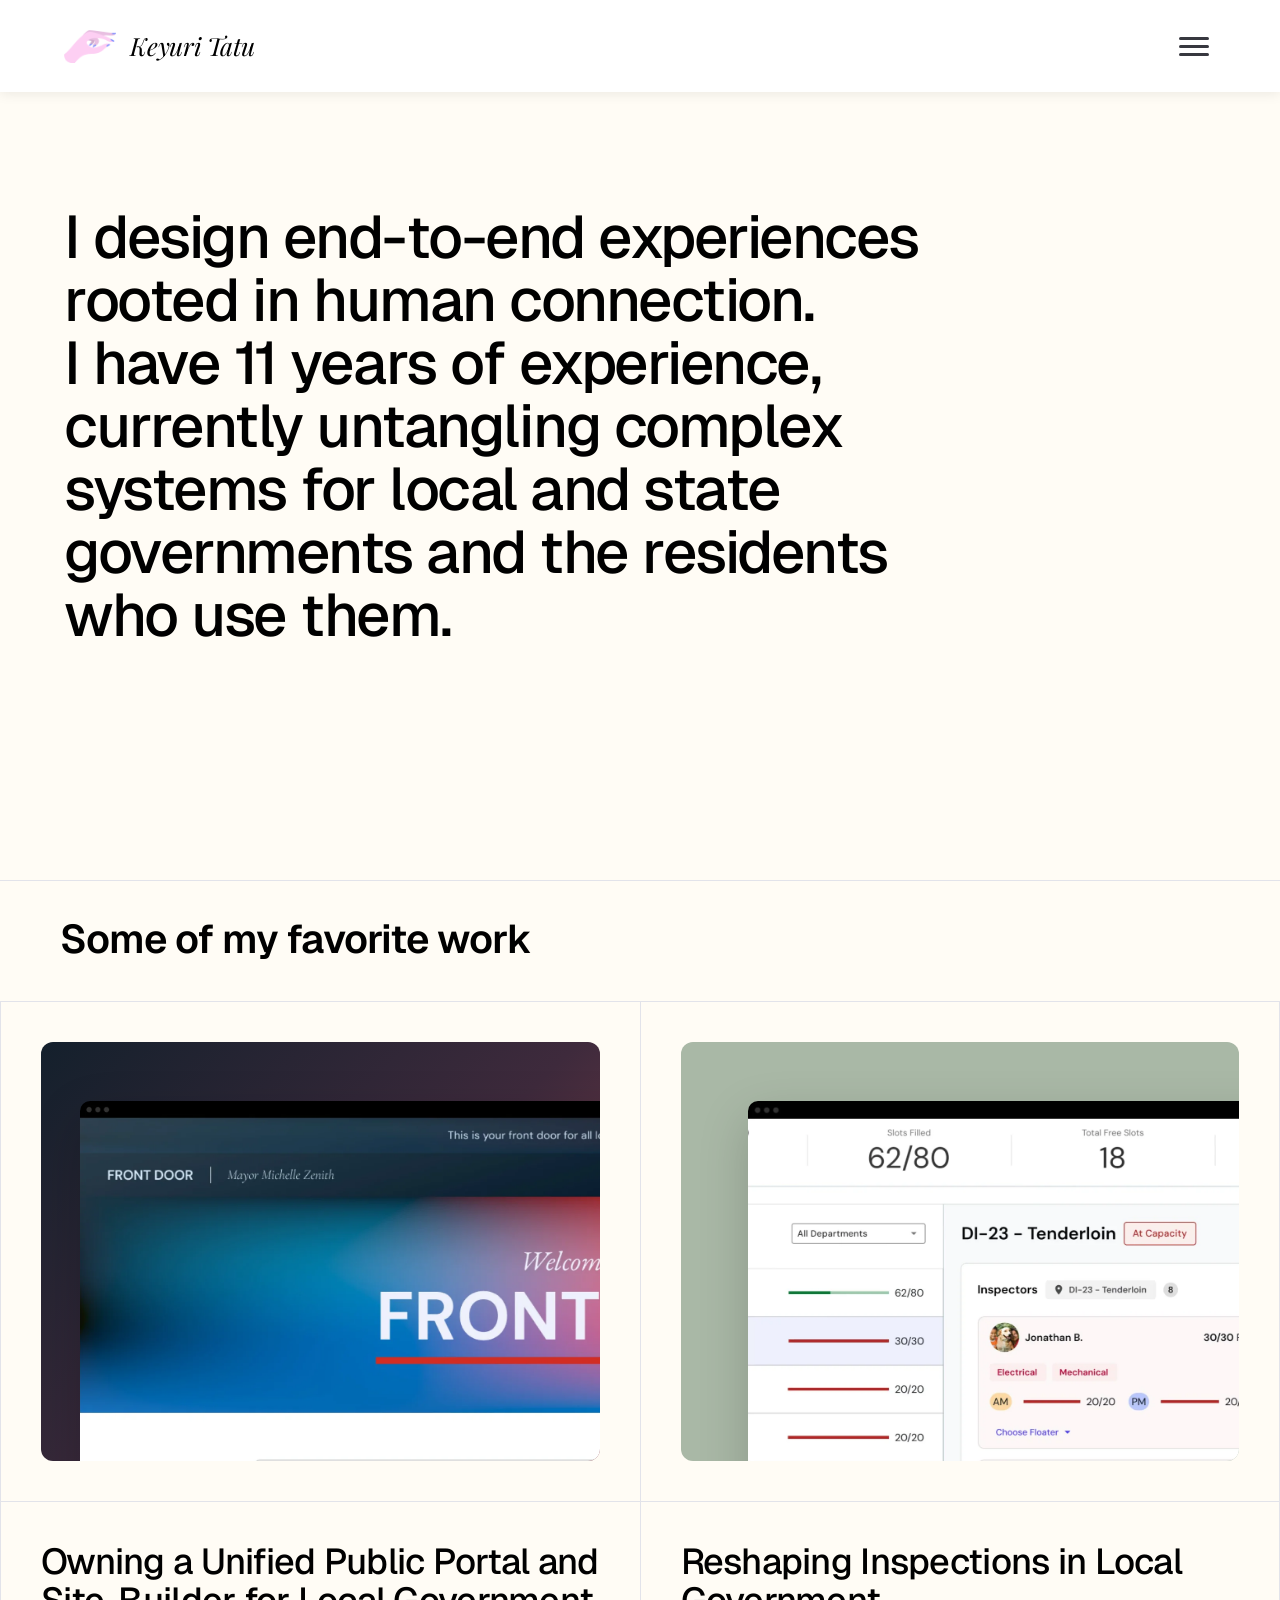
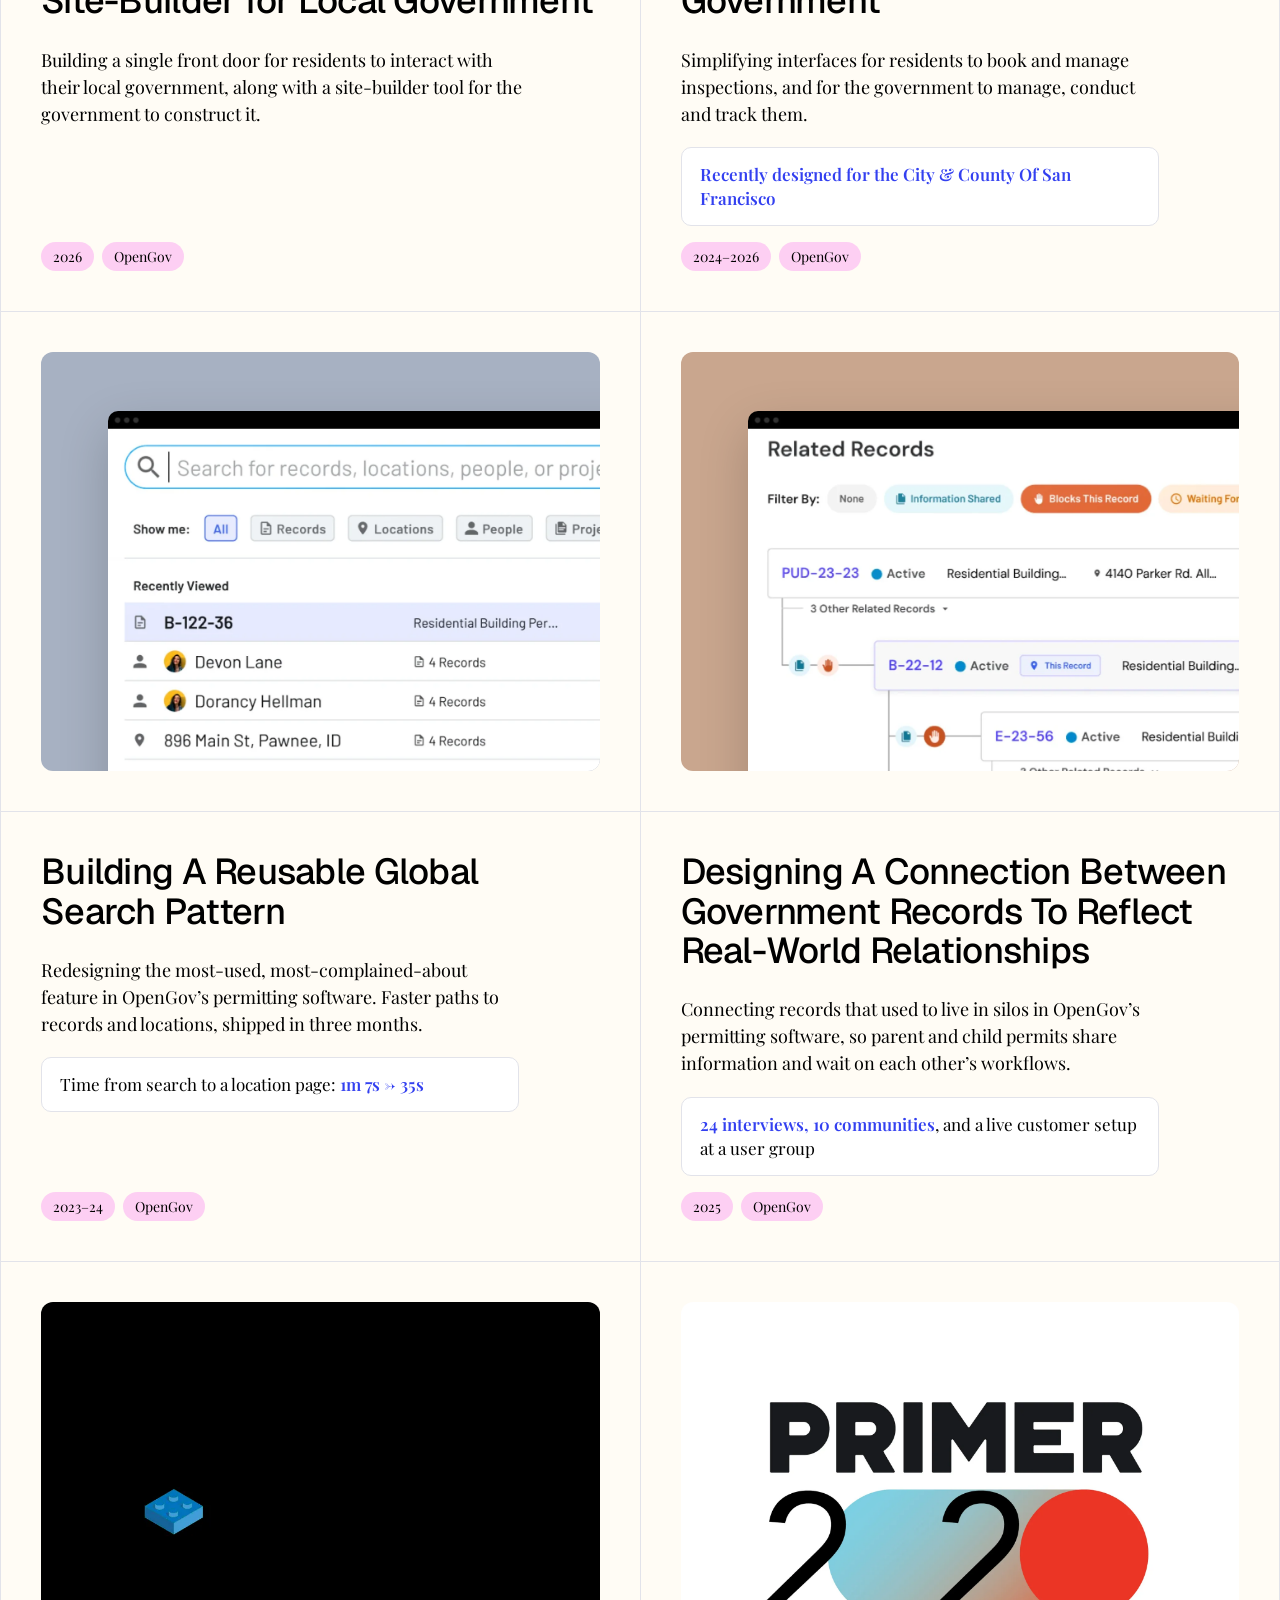
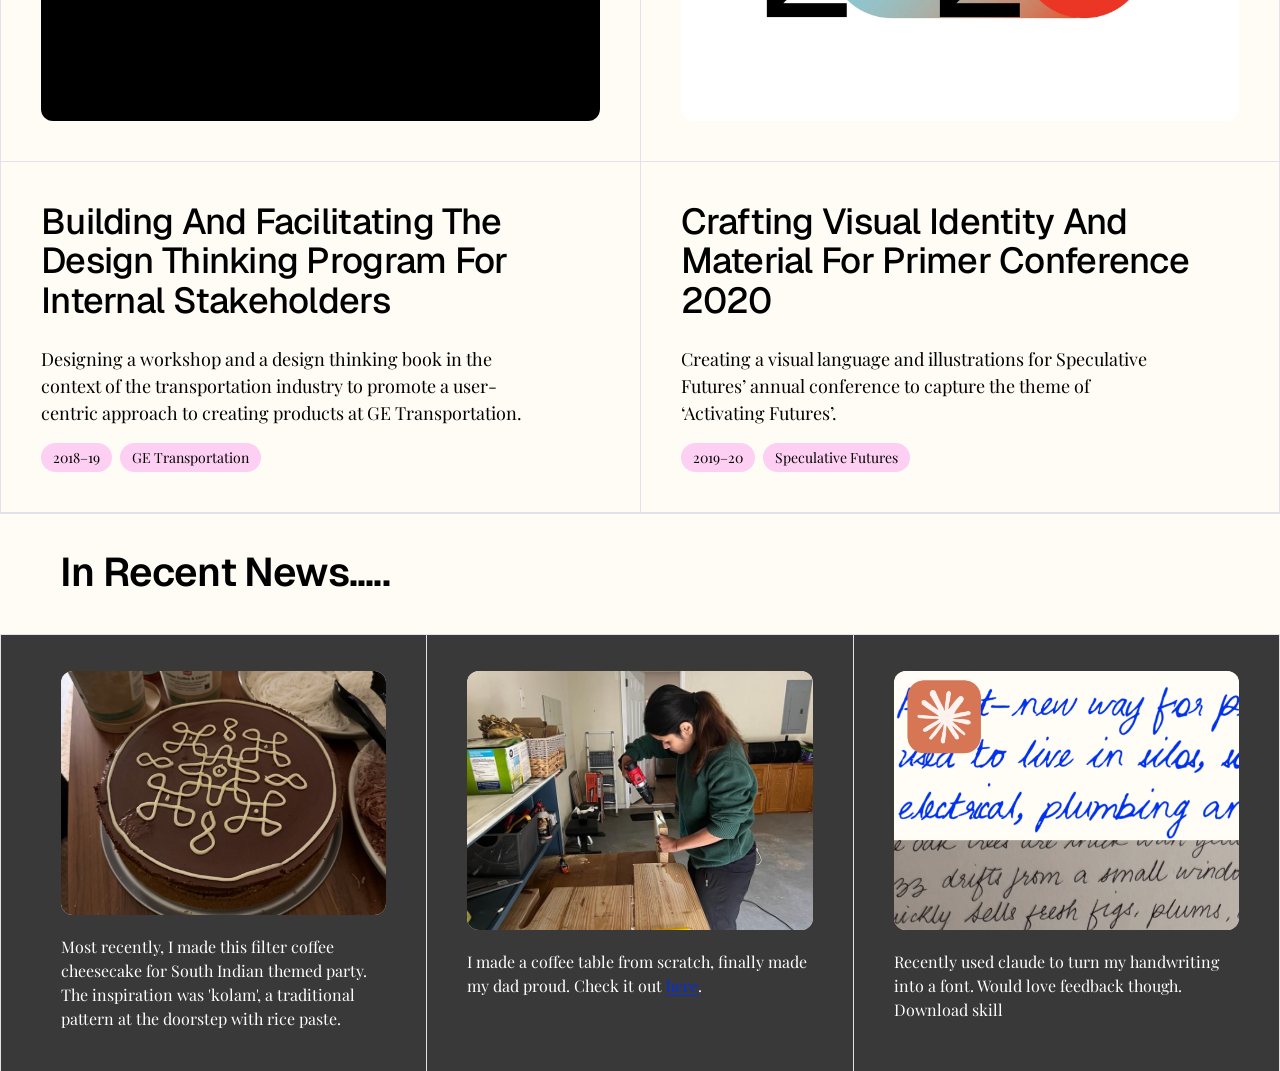
==== index.html @ e8cea738 "Homepage headline: 60px with line break Co-Authored-By: Claude Opus 5.5 <noreply@anthropic.com> Clau" ====
<!doctype html>
<html lang="en">
<head>
<meta charset="utf-8">
<meta name="viewport" content="width=device-width,initial-scale=1">
<title>Keyuri Tatu – Home</title>
<meta name="description" content="Keyuri Tatu, product designer. Case studies in UX strategy, research and system design.">
<link rel="icon" href="/media/logo-hand.png">
<link rel="preconnect" href="https://fonts.googleapis.com">
<link rel="preconnect" href="https://fonts.gstatic.com" crossorigin="">
<link href="https://fonts.googleapis.com/css2?family=Playfair+Display:ital,wght@0,400;0,500;0,600;0,700;1,400&amp;family=Geist:wght@400;500;600&amp;display=swap" rel="stylesheet">
<style>
body{margin:0;background:#FFFCF5}
a{color:inherit}
@font-face{font-family:"My Hand";src:url("/fonts/MyHand.woff2") format("woff2");font-weight:400;font-style:normal;font-display:swap}
a:focus-visible{outline:3px solid #3340F0;outline-offset:-3px}
.sr-only{position:absolute;width:1px;height:1px;padding:0;margin:-1px;overflow:hidden;clip:rect(0,0,0,0);white-space:nowrap;border:0}
.cards{display:grid;grid-template-columns:repeat(2,minmax(0,1fr))}
.card .shot img,.card .shot video{transition:transform .5s}
.card:hover .shot img,.card:hover .shot video{transform:scale(1.03)}
.card{transition:background-color .25s}
.card:hover{background:#FDCFF3}
.stats{display:grid;grid-template-columns:repeat(4,minmax(0,1fr));border-top:1px solid #E2E3EA;border-left:1px solid #E2E3EA}
.stat{padding:36px 40px 40px;border-right:1px solid #E2E3EA;display:flex;flex-direction:column;gap:.6rem}
.stat b{font-family:'Geist',system-ui,sans-serif;font-style:normal;font-weight:500;font-size:clamp(2.6rem,4.2vw,3.75rem);line-height:1;letter-spacing:-.02em;color:#002FE5}
.stat span{font-size:16px;line-height:1.45;color:#000000;max-width:24ch}
@media(max-width:1000px){.stats{grid-template-columns:repeat(2,minmax(0,1fr))}.stat{border-bottom:1px solid #E2E3EA}}
@media(max-width:520px){.stats{grid-template-columns:minmax(0,1fr)}}
.facts{display:flex;flex-wrap:wrap;align-items:center;column-gap:clamp(2rem,5vw,4.5rem);row-gap:1rem;padding:36px 60px 40px;border-top:1px solid #E2E3EA;color:#000000}
.fact{display:inline-flex;align-items:center;gap:12px}
.fact svg{flex:none;color:#F7A8E4}
.fact .dot{flex:none;width:8px;height:8px;border-radius:50%;background:#F7A8E4}
.fact b{font-family:'Geist',system-ui,sans-serif;font-style:normal;font-weight:500;font-size:40px;line-height:1.1;letter-spacing:-.02em}
@media(max-width:600px){.facts{padding:28px 1.25rem 32px;flex-direction:column;align-items:flex-start}.fact b{font-size:30px}.fact svg{width:26px;height:26px}}
.tags{display:flex;flex-wrap:wrap;gap:.5rem}
.tags span{display:inline-block;padding:4px 12px;border-radius:99px;background:#FDCFF3;color:#000000;font-size:14px;font-weight:400;line-height:1.5;transition:background-color .25s}
.card:hover .tags span{background:#FFFFFF}
.result{margin:.6rem 0 0;padding:14px 18px;border-radius:10px;background:#FFFFFF;border:1px solid #E2E3EA;font-size:17px;line-height:1.45;font-weight:400;color:#000000;max-width:44ch}
.result b{font-weight:600;color:#3340F0}
.mind{display:grid;grid-template-columns:repeat(3,minmax(0,1fr));border-left:1px solid #E2E3EA}
.mind-item{padding:36px 40px 40px;border-right:1px solid #E2E3EA;border-top:1px solid #E2E3EA;display:flex;flex-direction:column;gap:.75rem}
.mind-item .img{aspect-ratio:4/3;border-radius:12px;overflow:hidden;background:#F1EDE3;display:flex;align-items:center;justify-content:center;color:#000000;font-size:14px;margin-bottom:.5rem}
.mind-item .img img{width:100%;height:100%;object-fit:cover;display:block}
.mind-item .img img.pin-tl{object-position:left top}
.mind-item p a{color:#002FE5;text-decoration:underline;text-underline-offset:3px}
.mind-item p a:hover{color:#3340F0}
.mind-item .k{font-family:'Playfair Display',Georgia,serif;font-size:22px;line-height:1.2;color:#002FE5;letter-spacing:.5px}
.mind-item h3{margin:0;font-family:'Geist',system-ui,sans-serif;font-style:normal;font-weight:500;font-size:28px;line-height:1.15;letter-spacing:-.015em;color:#000000}
.mind-item p{margin:0;font-size:16px;line-height:1.5;color:#000000;max-width:36ch}
@media(max-width:900px){.mind{grid-template-columns:minmax(0,1fr)}}
@media(max-width:760px){.cards{grid-template-columns:minmax(0,1fr)}}
@media(prefers-reduced-motion:reduce){.card .shot img,.card .shot video{transition:none}}
.card .shot.a-shot{position:relative}
.card .shot.a-shot img{position:absolute;left:12%;top:14%;width:118%;height:auto;display:block;border-radius:10px 0 0 0;box-shadow:0 18px 50px rgba(0,0,0,.18);transition:transform .7s cubic-bezier(.2,.7,.2,1);transform-origin:0 0}
.card:hover .shot.a-shot img{transform:none}
@media(prefers-reduced-motion:reduce){.card .shot.a-shot img{transition:none}}

.site-header{position:relative;z-index:20;display:flex;justify-content:space-between;align-items:center;padding:1.5rem clamp(1.25rem,5vw,4rem);font-family:'Playfair Display',Georgia,serif;font-size:18px;font-weight:300;color:#FFFFFF}
@font-face{font-family:"My Hand";src:url("/fonts/MyHand.woff2") format("woff2");font-weight:400;font-style:normal;font-display:swap}
.site-header .name{display:flex;align-items:center;gap:14px;text-decoration:none;font-family:'Playfair Display',Georgia,serif;font-weight:400;font-style:italic;font-size:25px;line-height:1.1;letter-spacing:-.01em;color:#FFFFFF}
.site-header .name img{width:52px;height:33px;display:block}
.menu-btn{display:block;background:transparent;border:0;padding:11px 6px;border-radius:12px;cursor:pointer;line-height:0;min-width:44px;min-height:44px}
.menu-btn .trig{position:relative;display:block;width:32px;height:22px}
.menu-btn .trig i{position:absolute;left:1px;width:30px;height:3px;border-radius:2px;background:#FFFFFF}
.site-header.light .menu-btn .trig i{background:#37383F}
.menu-btn .trig img{position:absolute;left:15.6px;top:5px;width:65px;height:41px;display:block}
.site-menu{position:absolute;top:96px;right:clamp(1.25rem,5vw,4rem);width:280px;display:flex;flex-direction:column;padding:0;background:#2B2B2B;border:1px solid #55527E;border-radius:0;box-shadow:0 12px 32px rgba(0,0,0,.10)}
.site-menu[hidden]{display:none}
.site-menu a{display:flex;align-items:center;gap:12px;padding:16px 24px;border-bottom:1px solid #55527E;text-decoration:none;font-family:'Geist',system-ui,sans-serif;font-style:normal;font-weight:500;font-size:24px;line-height:1.2;letter-spacing:-.015em;color:#FFFFFF;transition:background-color .2s}
.site-menu a:last-child{border-bottom:0}
.site-menu a::before{content:"";flex:none;width:8px;height:8px;border-radius:50%;background:transparent}
.site-menu a[aria-current="page"]::before{background:#F7A8E4}
.site-menu a:hover{background:#FDCFF3;color:#000000}
.site-header.light{color:#000000;background:#FFFFFF;box-shadow:0 2px 12px rgba(0,0,0,.08)}
.site-header.light .name{color:#000000}
.site-header.light .site-menu{background:#FFFCF5;border-color:#E2E3EA}
.site-header.light .site-menu a{color:#000000;border-color:#E2E3EA}
.site-header.light .site-menu a:hover{background:#FDCFF3}
body{overflow-wrap:break-word}
main{overflow-x:clip}
@media(max-width:600px){.lede{font-size:1.45rem!important}.title-wrap{display:block!important}.title-wrap h1{max-width:100%!important}main>div:first-child>div p,main>div:first-child>div h1{width:100%!important;max-width:100%!important}.mind-item{padding-left:1.25rem!important;padding-right:1.25rem!important}}
.video{position:relative;aspect-ratio:16/9;background:#1F1F1F}.video iframe{position:absolute;inset:0;width:100%;height:100%;border:0}
</style>
</head>
<body>
<div style="min-height: 100vh; background: #FFFCF5; color: #000000; font-family: 'Playfair Display', Georgia, serif; font-size: 18px; line-height: 1.6; font-weight: 300">
<div style="position: relative; z-index: 20; background-color: #FFFFFF"><header class="site-header light"><a class="name" href="/" aria-label="Keyuri Tatu, home"><img src="/media/menu-hand.png" alt=""><span>Keyuri Tatu</span></a><button type="button" class="menu-btn" aria-label="Open menu" aria-expanded="false" aria-controls="site-menu"><span class="trig"><i style="top:2px"></i><i style="top:10px"></i><i style="top:18px"></i></span></button><nav id="site-menu" class="site-menu" aria-label="Site" hidden><a href="/" aria-current="page">Case Studies</a><a href="/about">About Me</a><a href="/resume">Resume</a><a href="/other-things">Other Things</a></nav></header></div>
<main style="padding: 0 0 6rem; min-height: 3510px; padding-bottom: 0rem; min-height: 4126px">
<div style="padding: 0 clamp(1.25rem, 5vw, 4rem); margin-top: 0px; margin-bottom: 0px; min-height: 717px">
<h1 class="sr-only">Keyuri Tatu, product designer</h1>
<div style="box-sizing: border-box; display: flex; flex-direction: column; gap: 0px"><div style="box-sizing: border-box; display: flex; flex-direction: column; gap: 24px; min-height: 596px"><p style="max-width: 75%; margin: 3.5rem 0 0; color: #000000; font-family: 'Playfair Display', Georgia, serif; font-size: 24px; line-height: 1.4; width: 75%; font-weight: 400; letter-spacing: 0.5px"><br></p><h1 style="margin: 0 0 2rem; font-family: 'Geist', system-ui, sans-serif; font-weight: 500; font-style: normal; font-size: 60px; line-height: 1.05; letter-spacing: -0.025em; max-width: 75%; width: 1231px; margin-bottom: 2.25rem">I design end-to-end experiences rooted in human connection. <br>I have 11 years of experience, currently untangling complex systems for local and state governments and the residents who use them.</h1></div></div>
<h2 id="work" style="margin: clamp(5rem, 10vw, 8.5rem) 0 0; font-family: 'Geist', system-ui, sans-serif; font-weight: 500; font-size: clamp(2.4rem, 5vw, 4rem); line-height: 1; letter-spacing: -0.025em; font-style: normal"><br></h2>
</div>



<div class="facts" aria-label="Highlights">
<span class="fact"><b style="font-size: 40px; color: rgb(0, 0, 0); font-weight: 600">Some of my favorite work</b></span><span class="fact"></span>
</div>

<div class="cards" style="border-top: 1px solid #E2E3EA; border-left: 1px solid #E2E3EA">

<a class="card" href="/public-portal" style="display: flex; flex-direction: column; text-decoration: none; border-right: 1px solid #E2E3EA; border-bottom: 1px solid #E2E3EA">
<div style="padding: 40px; border-bottom: 1px solid #E2E3EA">
<div class="shot a-shot" style="aspect-ratio: 4 / 3; overflow: hidden; border-radius: 12px; background: linear-gradient(135deg, #14202C 0%, #3E2A3C 55%, #8A4049 100%)">
<img src="/media/thumb-frontdoor-crop.webp" alt="Front Door, the public portal homepage, shown in a browser window: a blue-to-red gradient hero welcoming residents" style="left: 7%; width: 112%">
</div>
</div>
<div style="padding: 40px; display: flex; flex-direction: column; gap: 0.6rem; flex: 1">
<h3 style="margin: 0 0 1rem; font-family: 'Geist', system-ui, sans-serif; font-weight: 500; font-size: 36px; line-height: 1.1; letter-spacing: -0.02em; font-style: normal">Owning a Unified Public Portal and Site-Builder for Local Government</h3>
<p style="margin: 0; font-family: 'Playfair Display', Georgia, serif; font-weight: 300; font-size: 18px; line-height: 1.5; color: #000000; max-width: 44ch">Building a single front door for residents to interact with their local government, along with a site-builder tool for the government to construct it.</p>
<p class="tags" style="margin: auto 0 0; padding-top: 0.4rem"><span>2026</span><span>OpenGov</span></p>
</div>
</a>

<a class="card" href="/inspections" style="display: flex; flex-direction: column; text-decoration: none; border-right: 1px solid #E2E3EA; border-bottom: 1px solid #E2E3EA">
<div style="padding: 40px; border-bottom: 1px solid #E2E3EA">
<div class="shot a-shot" style="aspect-ratio: 4 / 3; overflow: hidden; border-radius: 12px; background: #A9B8A6">
<img src="/media/thumb-inspections-crop.webp" alt="The Capacity Planning screen in a browser window: slots filled, free slots and districts at capacity, with the Tenderloin district's inspectors">
</div>
</div>
<div style="padding: 40px; display: flex; flex-direction: column; gap: 0.6rem; flex: 1">
<h3 style="margin: 0 0 1rem; font-family: 'Geist', system-ui, sans-serif; font-weight: 500; font-size: 36px; line-height: 1.1; letter-spacing: -0.02em; font-style: normal">Reshaping Inspections in Local Government</h3>
<p style="margin: 0; font-family: 'Playfair Display', Georgia, serif; font-weight: 300; font-size: 18px; line-height: 1.5; color: #000000; max-width: 44ch">Simplifying interfaces for residents to book and manage inspections, and for the government to manage, conduct and track them.&nbsp;</p>
<p class="result" style="width: 524px"><b>Recently designed for the City &amp; County Of San Francisco</b></p><p class="tags" style="margin: auto 0 0; padding-top: 0.4rem"><span>2024–2026</span><span>OpenGov</span></p>
</div>
</a>

<a class="card" href="/global-search" style="display: flex; flex-direction: column; text-decoration: none; border-right: 1px solid #E2E3EA; border-bottom: 1px solid #E2E3EA">
<div style="padding: 40px; border-bottom: 1px solid #E2E3EA">
<div class="shot a-shot" style="aspect-ratio: 4 / 3; overflow: hidden; border-radius: 12px; background: #A7B1C2">
<img src="/media/thumb-search-crop.webp" alt="Global search in a browser window: a search box with filters for records, locations, people and projects, above recently viewed items">
</div>
</div>
<div style="padding: 40px; display: flex; flex-direction: column; gap: 0.6rem; flex: 1">
<h3 style="margin: 0 0 1rem; font-family: 'Geist', system-ui, sans-serif; font-weight: 500; font-size: 36px; line-height: 1.1; letter-spacing: -0.02em; font-style: normal">Building A Reusable Global Search Pattern</h3>
<p style="margin: 0; font-family: 'Playfair Display', Georgia, serif; font-weight: 300; font-size: 18px; line-height: 1.5; color: #000000; max-width: 44ch">Redesigning the most-used, most-complained-about feature in OpenGov’s permitting software. Faster paths to records and locations, shipped in three months.</p>
<p class="result">Time from search to a location page: <b>1m 7s → 35s</b></p>
<p class="tags" style="margin: auto 0 0; padding-top: 0.4rem"><span>2023–24</span><span>OpenGov</span></p>
</div>
</a>

<a class="card" href="/related-records" style="display: flex; flex-direction: column; text-decoration: none; border-right: 1px solid #E2E3EA; border-bottom: 1px solid #E2E3EA">
<div style="padding: 40px; border-bottom: 1px solid #E2E3EA">
<div class="shot a-shot" style="aspect-ratio: 4 / 3; overflow: hidden; border-radius: 12px; background: #C9A68E">
<img src="/media/thumb-related-crop.webp" alt="Related Records in a browser window: a tree of connected permits with filters for shared information, blocking and waiting records">
</div>
</div>
<div style="padding: 40px; display: flex; flex-direction: column; gap: 0.6rem; flex: 1">
<h3 style="margin: 0 0 1rem; font-family: 'Geist', system-ui, sans-serif; font-weight: 500; font-size: 36px; line-height: 1.1; letter-spacing: -0.02em; font-style: normal">Designing A Connection Between Government Records To Reflect Real-World Relationships</h3>
<p style="margin: 0; font-family: 'Playfair Display', Georgia, serif; font-weight: 300; font-size: 18px; line-height: 1.5; color: #000000; max-width: 44ch">Connecting records that used to live in silos in OpenGov’s permitting software, so parent and child permits share information and wait on each other’s workflows.</p>
<p class="result"><b>24 interviews, 10 communities</b>, and a live customer setup at a user group</p>
<p class="tags" style="margin: auto 0 0; padding-top: 0.4rem"><span>2025</span><span>OpenGov</span></p>
</div>
</a>

<a class="card" href="/the-design-thinking-program" style="display: flex; flex-direction: column; text-decoration: none; border-right: 1px solid #E2E3EA; border-bottom: 1px solid #E2E3EA">
<div style="padding: 40px; border-bottom: 1px solid #E2E3EA">
<div class="shot" style="aspect-ratio: 4 / 3; overflow: hidden; border-radius: 12px; background: #000000">
<video autoplay="" loop="" muted="" playsinline="" preload="metadata" poster="/media/design-thinking-gif-poster.webp" aria-label="Design Thinking Program building blocks" style="width: 100%; height: 100%; object-fit: cover; display: block">
<source src="/media/design-thinking-gif.mp4" type="video/mp4">
</video>
</div>
</div>
<div style="padding: 40px; display: flex; flex-direction: column; gap: 0.6rem; flex: 1">
<h3 style="margin: 0 0 1rem; font-family: 'Geist', system-ui, sans-serif; font-weight: 500; font-size: 36px; line-height: 1.1; letter-spacing: -0.02em; font-style: normal">Building And Facilitating The Design Thinking Program For Internal Stakeholders</h3>
<p style="margin: 0; font-family: 'Playfair Display', Georgia, serif; font-weight: 300; font-size: 18px; line-height: 1.5; color: #000000; max-width: 44ch">Designing a workshop and a design thinking book in the context of the transportation industry to promote a user-centric approach to creating products at GE Transportation.</p>
<p class="tags" style="margin: auto 0 0; padding-top: 0.4rem"><span>2018–19</span><span>GE Transportation</span></p>
</div>
</a>

<a class="card" href="/primer-conference" style="display: flex; flex-direction: column; text-decoration: none; border-right: 1px solid #E2E3EA; border-bottom: 1px solid #E2E3EA">
<div style="padding: 40px; border-bottom: 1px solid #E2E3EA">
<div class="shot" style="aspect-ratio: 4 / 3; overflow: hidden; border-radius: 12px; background: #3A3A3A">
<img src="/media/p2020-s6-avatar-1.webp" alt="Primer 2020 logo" style="width: 100%; height: 100%; object-fit: cover; display: block">
</div>
</div>
<div style="padding: 40px; display: flex; flex-direction: column; gap: 0.6rem; flex: 1">
<h3 style="margin: 0 0 1rem; font-family: 'Geist', system-ui, sans-serif; font-weight: 500; font-size: 36px; line-height: 1.1; letter-spacing: -0.02em; font-style: normal">Crafting Visual Identity And Material For Primer Conference 2020</h3>
<p style="margin: 0; font-family: 'Playfair Display', Georgia, serif; font-weight: 300; font-size: 18px; line-height: 1.5; color: #000000; max-width: 44ch">Creating a visual language and illustrations for Speculative Futures’ annual conference to capture the theme of ‘Activating Futures’.</p>
<p class="tags" style="margin: auto 0 0; padding-top: 0.4rem"><span>2019–20</span><span>Speculative Futures</span></p>
</div>
</a>

</div><div class="facts" aria-label="Highlights">
<span class="fact"><b style="font-size: 40px; color: #000000; font-weight: 600">In Recent News.....</b></span><span class="fact"></span>
</div><div class="mind" aria-label="Top of mind" style="background-color: #393939">
<div class="mind-item" style="padding-left: 60px"><div class="img"><img src="/media/mind-3.jpg" alt="A filter coffee cheesecake with a white kolam pattern piped on top, next to plates of string hoppers" style="object-position: center 60%"></div><p style="color: #ffffff">Most recently, I made this filter coffee cheesecake for South Indian themed party. The inspiration was 'kolam', a traditional pattern at the doorstep with rice paste.&nbsp;</p></div>
<div class="mind-item"><div class="img"><img src="/media/mind-1.jpg" alt="Keyuri drilling into a wooden board in her garage workshop, with long pine planks laid out on the workbench" style="object-position: center 30%"></div><p style="color: #ffffff">I made a coffee table from scratch, finally made my dad proud. Check it out <a href="/other-things#table-video">here</a>.</p></div>
<div class="mind-item"><div class="img"><img src="/media/mind-font.webp" alt="The Claude logo over a sentence typed in Keyuri's handwriting font in blue, above a photo of her handwritten sample page" class="pin-tl" style="object-position: left top"></div><p style="color: #ffffff">Recently used claude to turn my handwriting into a font. Would love feedback though. Download skill</p></div>
</div>
</main>
</div>
<script>
(function(){var b=document.querySelector('.menu-btn'),m=document.getElementById('site-menu');
function set(o){m.hidden=!o;b.setAttribute('aria-expanded',o);b.setAttribute('aria-label',o?'Close menu':'Open menu')}
b.addEventListener('click',function(e){e.stopPropagation();set(m.hidden)});
document.addEventListener('click',function(e){if(!m.hidden&&!m.contains(e.target))set(false)});
document.addEventListener('keydown',function(e){if(e.key==='Escape'&&!m.hidden){set(false);b.focus()}});})();
</script>
</body>
</html>
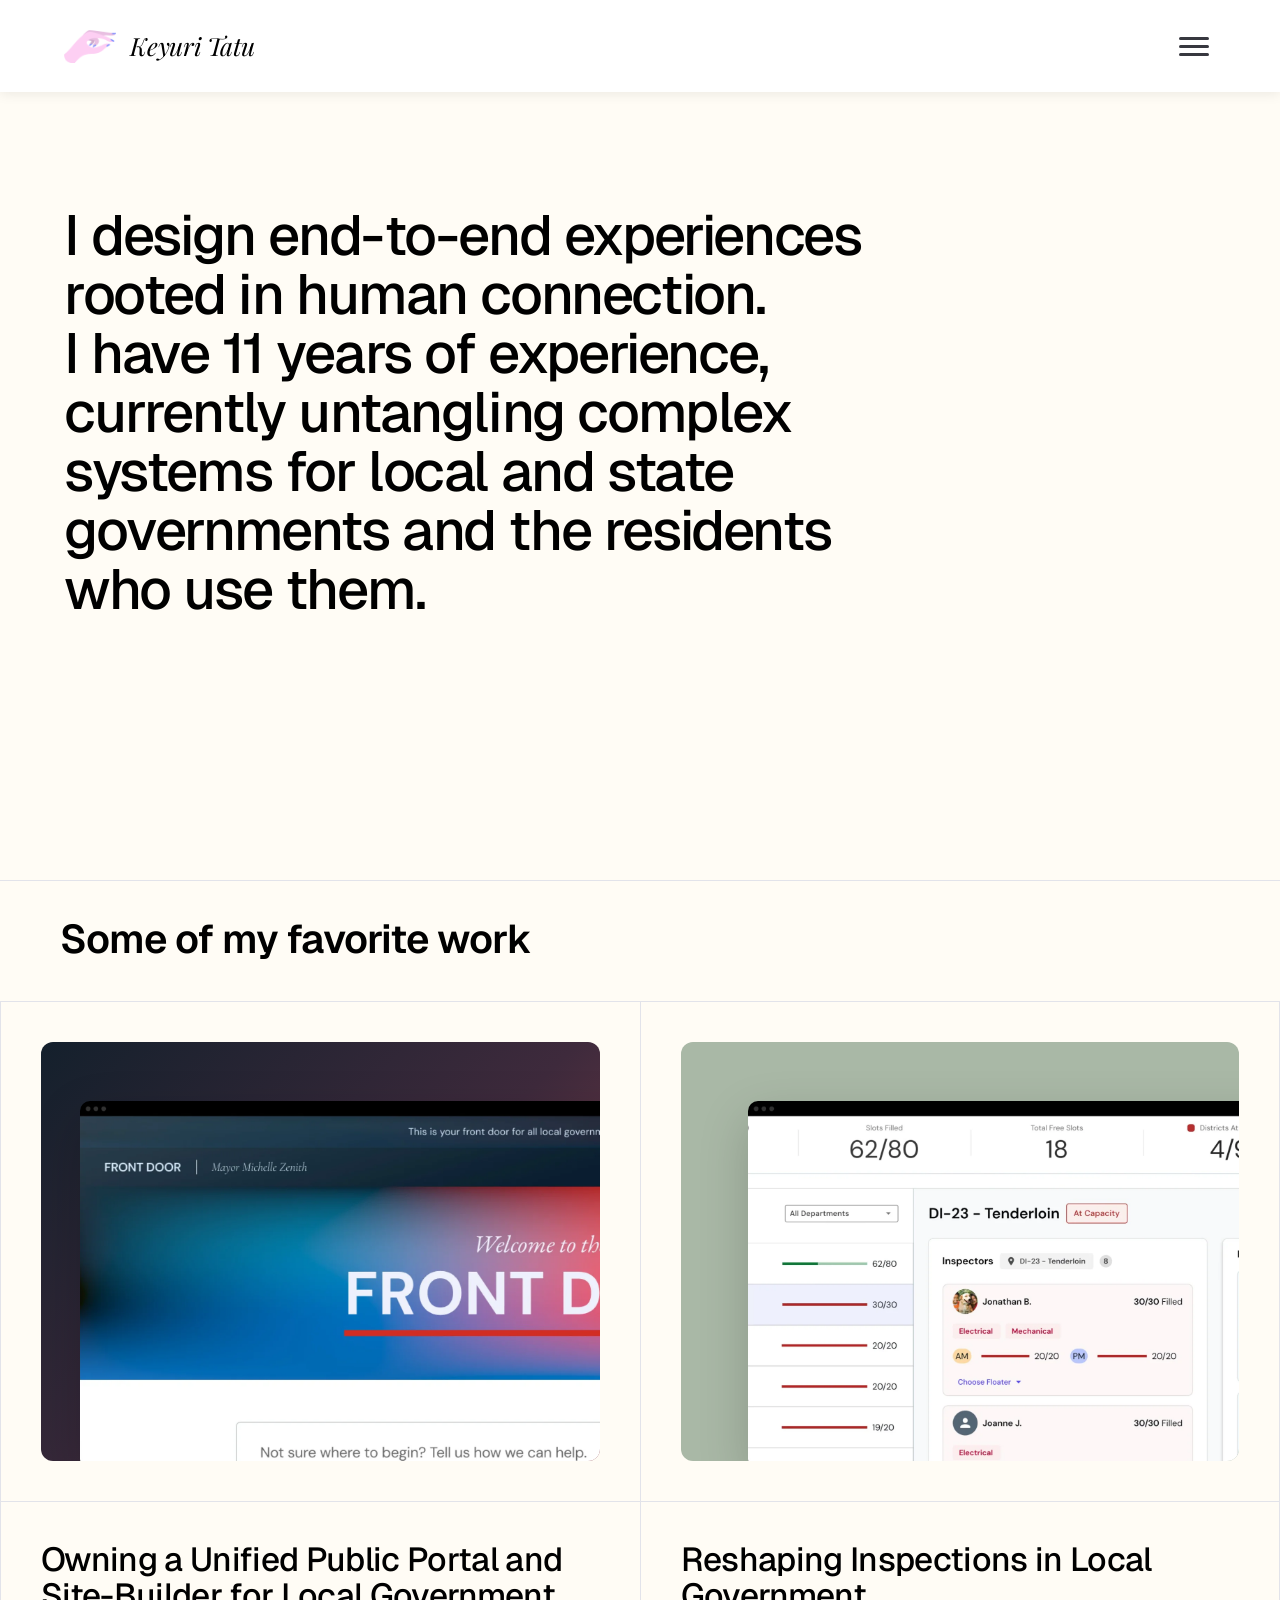
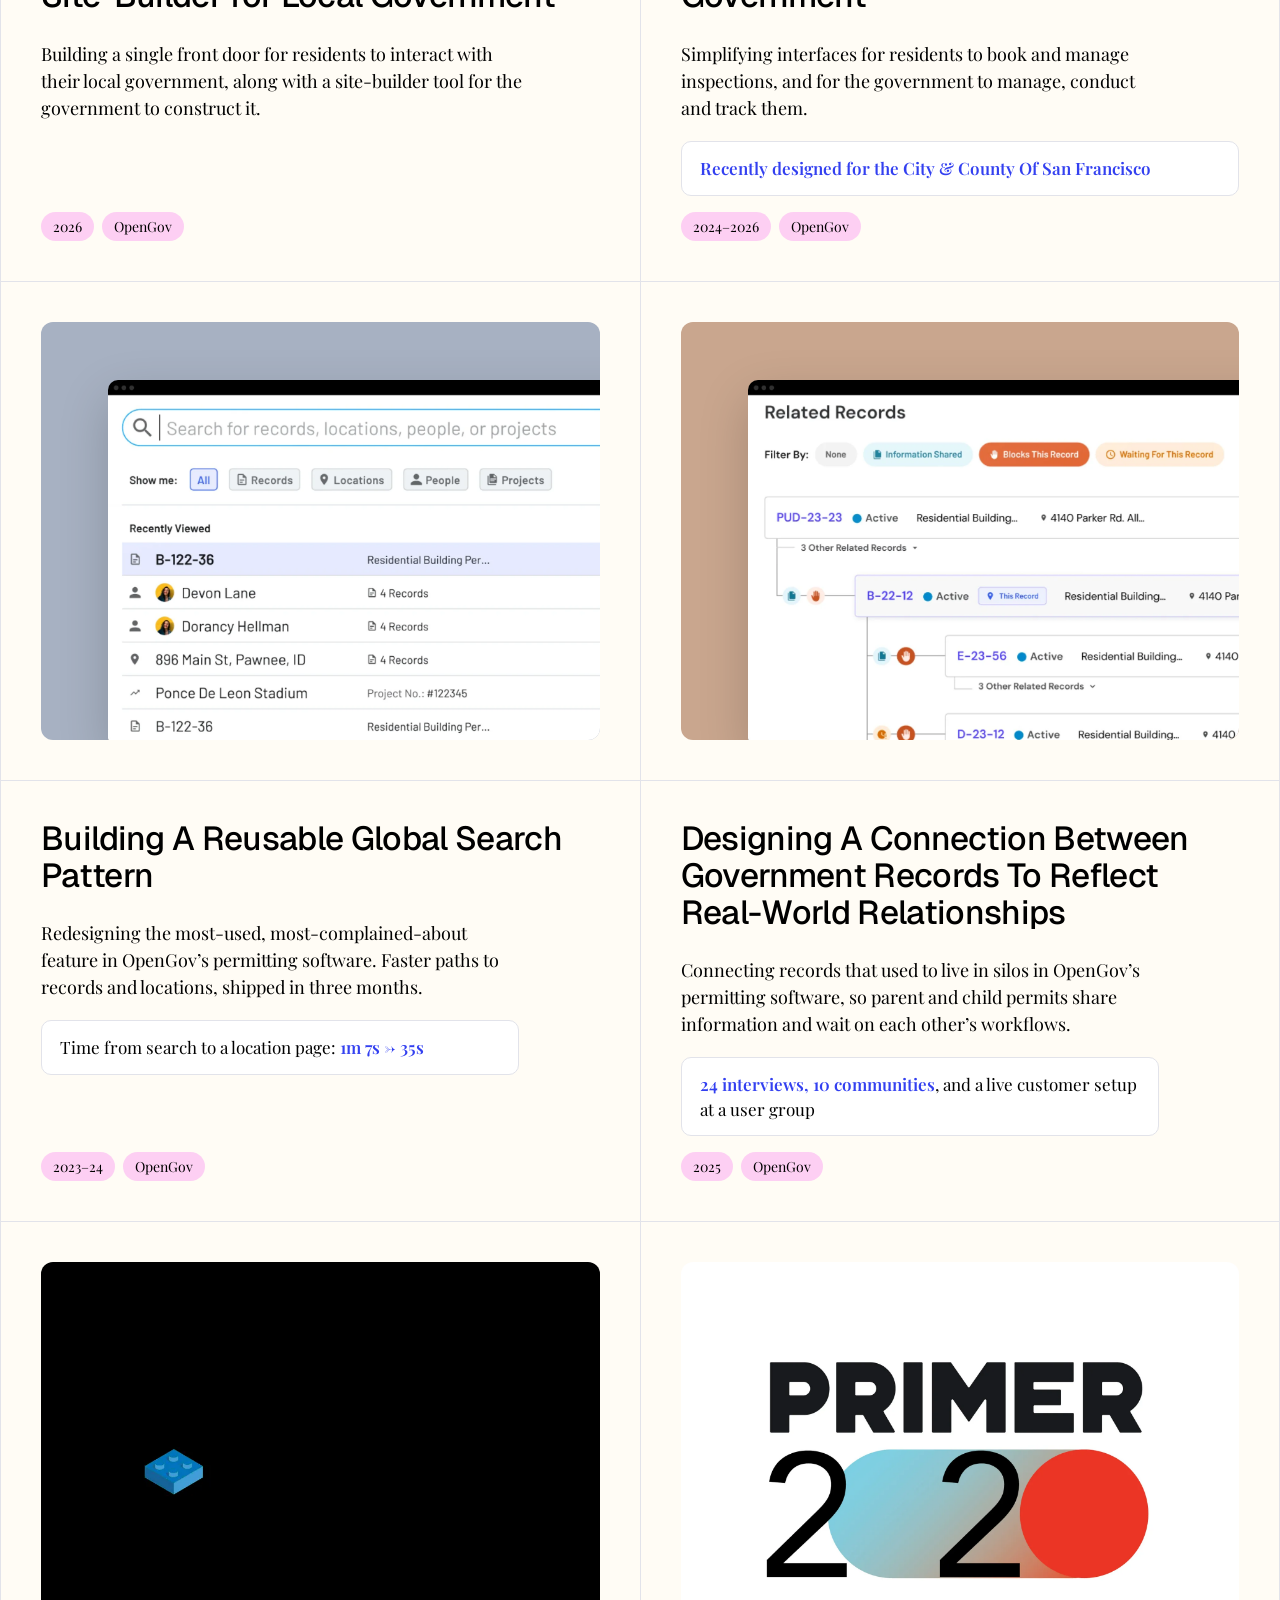
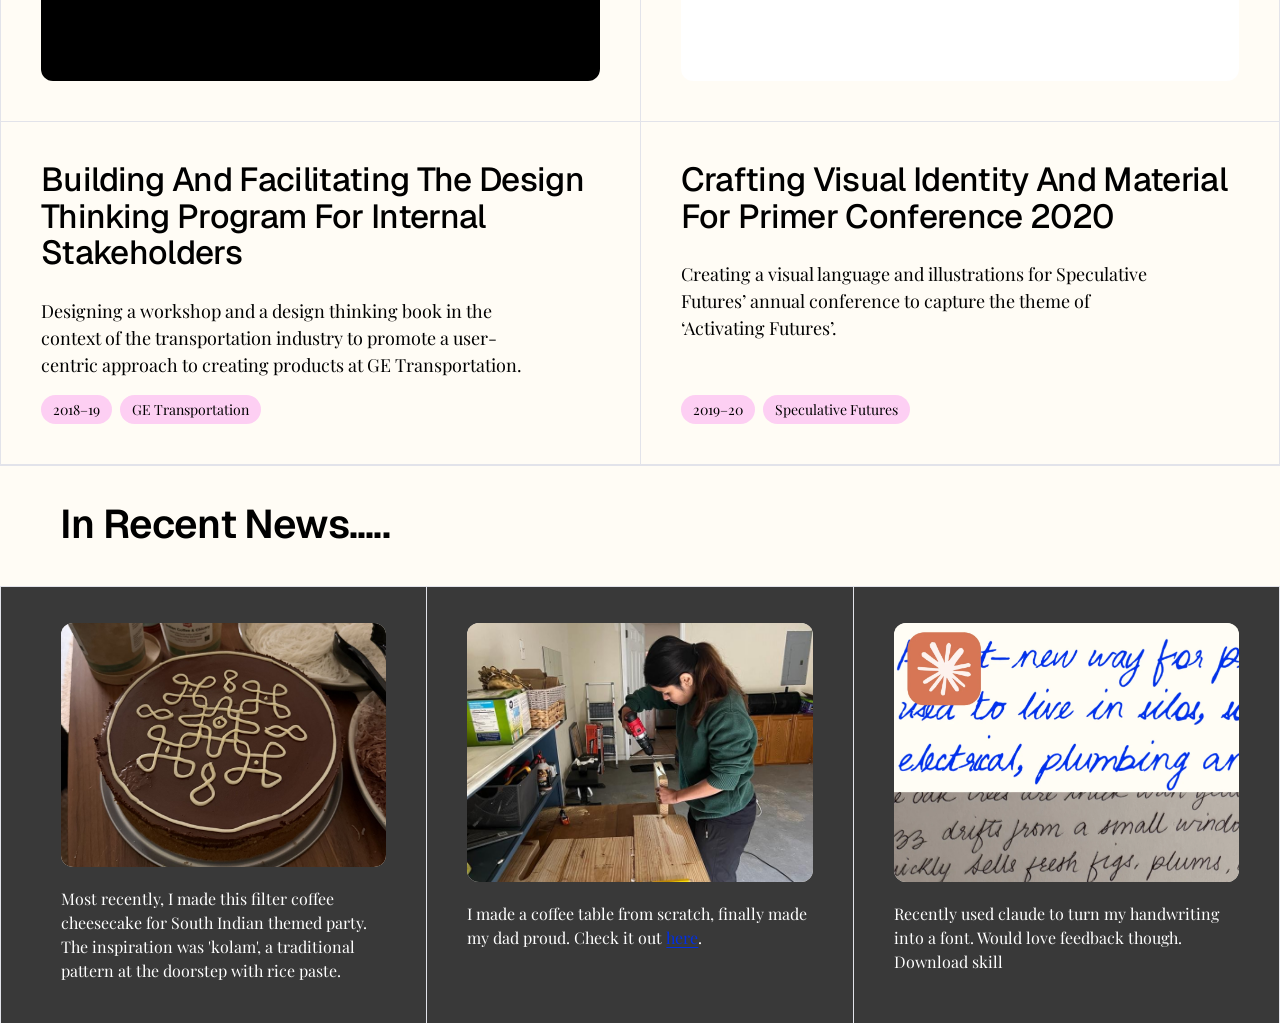
==== commit 91bfd075: "Responsive pass: fluid headline and card titles, no fixed widths or heights on small screens Co-Auth" ====
--- a/index.html
+++ b/index.html
@@ -79,6 +79,11 @@
 body{overflow-wrap:break-word}
 main{overflow-x:clip}
 @media(max-width:600px){.lede{font-size:1.45rem!important}.title-wrap{display:block!important}.title-wrap h1{max-width:100%!important}main>div:first-child>div p,main>div:first-child>div h1{width:100%!important;max-width:100%!important}.mind-item{padding-left:1.25rem!important;padding-right:1.25rem!important}}
+@media(max-width:760px){main,main [style*="min-height"]{min-height:0!important}#work{margin-top:1.5rem!important}main>div:first-child p:empty,main>div:first-child p:has(>br:only-child){display:none}main h1:not(.sr-only){max-width:100%!important;width:auto!important}.card h3{font-size:clamp(1.5rem,6.5vw,2.25rem)!important}main>div:first-child h1:not(.sr-only){font-size:clamp(2rem,8.5vw,3.25rem)!important}.card>div{padding:24px 20px!important}.result{max-width:100%!important;width:auto!important}.facts{padding-left:1.25rem!important;padding-right:1.25rem!important}.meta{grid-template-columns:repeat(2,minmax(0,1fr))!important}.site-header .name span{font-size:21px}.site-header .name img{width:42px;height:27px}}
+img,video,iframe{max-width:100%}
+main>div:first-child h1:not(.sr-only){font-size:clamp(2rem,4.4vw,60px)!important}
+.card h3{font-size:clamp(1.5rem,2.6vw,36px)!important}
+@media(max-width:1024px){main,main>div:first-child,main>div:first-child [style*="min-height"]{min-height:0!important}#work{margin-top:2rem!important}main>div:first-child h1:not(.sr-only){max-width:100%!important;width:auto!important}main>div:first-child p:has(>br:only-child){display:none}main>div:first-child h1:not(.sr-only){margin-top:2.5rem!important}}
 .video{position:relative;aspect-ratio:16/9;background:#1F1F1F}.video iframe{position:absolute;inset:0;width:100%;height:100%;border:0}
 </style>
 </head>
@@ -88,7 +93,7 @@
 <main style="padding: 0 0 6rem; min-height: 3510px; padding-bottom: 0rem; min-height: 4126px">
 <div style="padding: 0 clamp(1.25rem, 5vw, 4rem); margin-top: 0px; margin-bottom: 0px; min-height: 717px">
 <h1 class="sr-only">Keyuri Tatu, product designer</h1>
-<div style="box-sizing: border-box; display: flex; flex-direction: column; gap: 0px"><div style="box-sizing: border-box; display: flex; flex-direction: column; gap: 24px; min-height: 596px"><p style="max-width: 75%; margin: 3.5rem 0 0; color: #000000; font-family: 'Playfair Display', Georgia, serif; font-size: 24px; line-height: 1.4; width: 75%; font-weight: 400; letter-spacing: 0.5px"><br></p><h1 style="margin: 0 0 2rem; font-family: 'Geist', system-ui, sans-serif; font-weight: 500; font-style: normal; font-size: 60px; line-height: 1.05; letter-spacing: -0.025em; max-width: 75%; width: 1231px; margin-bottom: 2.25rem">I design end-to-end experiences rooted in human connection. <br>I have 11 years of experience, currently untangling complex systems for local and state governments and the residents who use them.</h1></div></div>
+<div style="box-sizing: border-box; display: flex; flex-direction: column; gap: 0px"><div style="box-sizing: border-box; display: flex; flex-direction: column; gap: 24px; min-height: 596px"><p style="max-width: 75%; margin: 3.5rem 0 0; color: #000000; font-family: 'Playfair Display', Georgia, serif; font-size: 24px; line-height: 1.4; width: 75%; font-weight: 400; letter-spacing: 0.5px"><br></p><h1 style="margin: 0 0 2rem; font-family: 'Geist', system-ui, sans-serif; font-weight: 500; font-style: normal; font-size: 60px; line-height: 1.05; letter-spacing: -0.025em; max-width: 75%; margin-bottom: 2.25rem">I design end-to-end experiences rooted in human connection. <br>I have 11 years of experience, currently untangling complex systems for local and state governments and the residents who use them.</h1></div></div>
 <h2 id="work" style="margin: clamp(5rem, 10vw, 8.5rem) 0 0; font-family: 'Geist', system-ui, sans-serif; font-weight: 500; font-size: clamp(2.4rem, 5vw, 4rem); line-height: 1; letter-spacing: -0.025em; font-style: normal"><br></h2>
 </div>
 
@@ -122,7 +127,7 @@
 <div style="padding: 40px; display: flex; flex-direction: column; gap: 0.6rem; flex: 1">
 <h3 style="margin: 0 0 1rem; font-family: 'Geist', system-ui, sans-serif; font-weight: 500; font-size: 36px; line-height: 1.1; letter-spacing: -0.02em; font-style: normal">Reshaping Inspections in Local Government</h3>
 <p style="margin: 0; font-family: 'Playfair Display', Georgia, serif; font-weight: 300; font-size: 18px; line-height: 1.5; color: #000000; max-width: 44ch">Simplifying interfaces for residents to book and manage inspections, and for the government to manage, conduct and track them.&nbsp;</p>
-<p class="result" style="width: 524px"><b>Recently designed for the City &amp; County Of San Francisco</b></p><p class="tags" style="margin: auto 0 0; padding-top: 0.4rem"><span>2024–2026</span><span>OpenGov</span></p>
+<p class="result" style="max-width: 524px"><b>Recently designed for the City &amp; County Of San Francisco</b></p><p class="tags" style="margin: auto 0 0; padding-top: 0.4rem"><span>2024–2026</span><span>OpenGov</span></p>
 </div>
 </a>
 
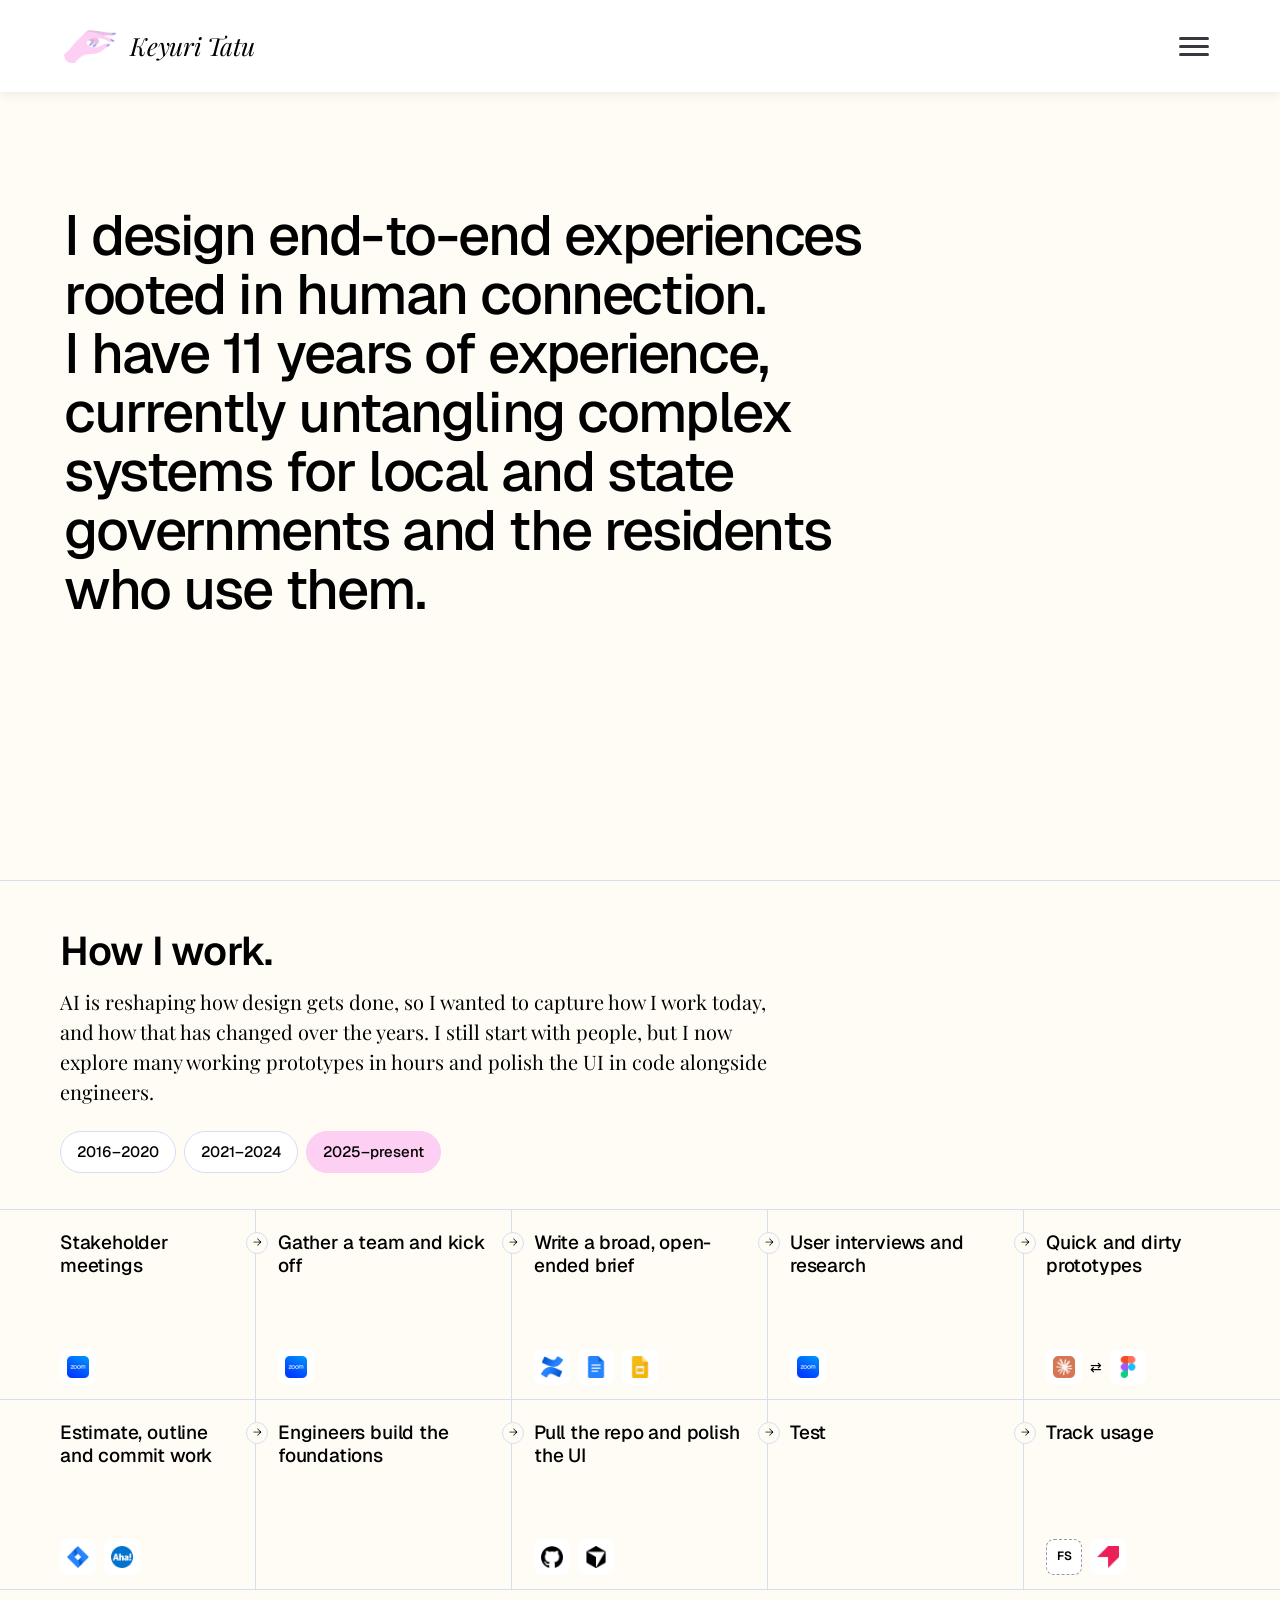
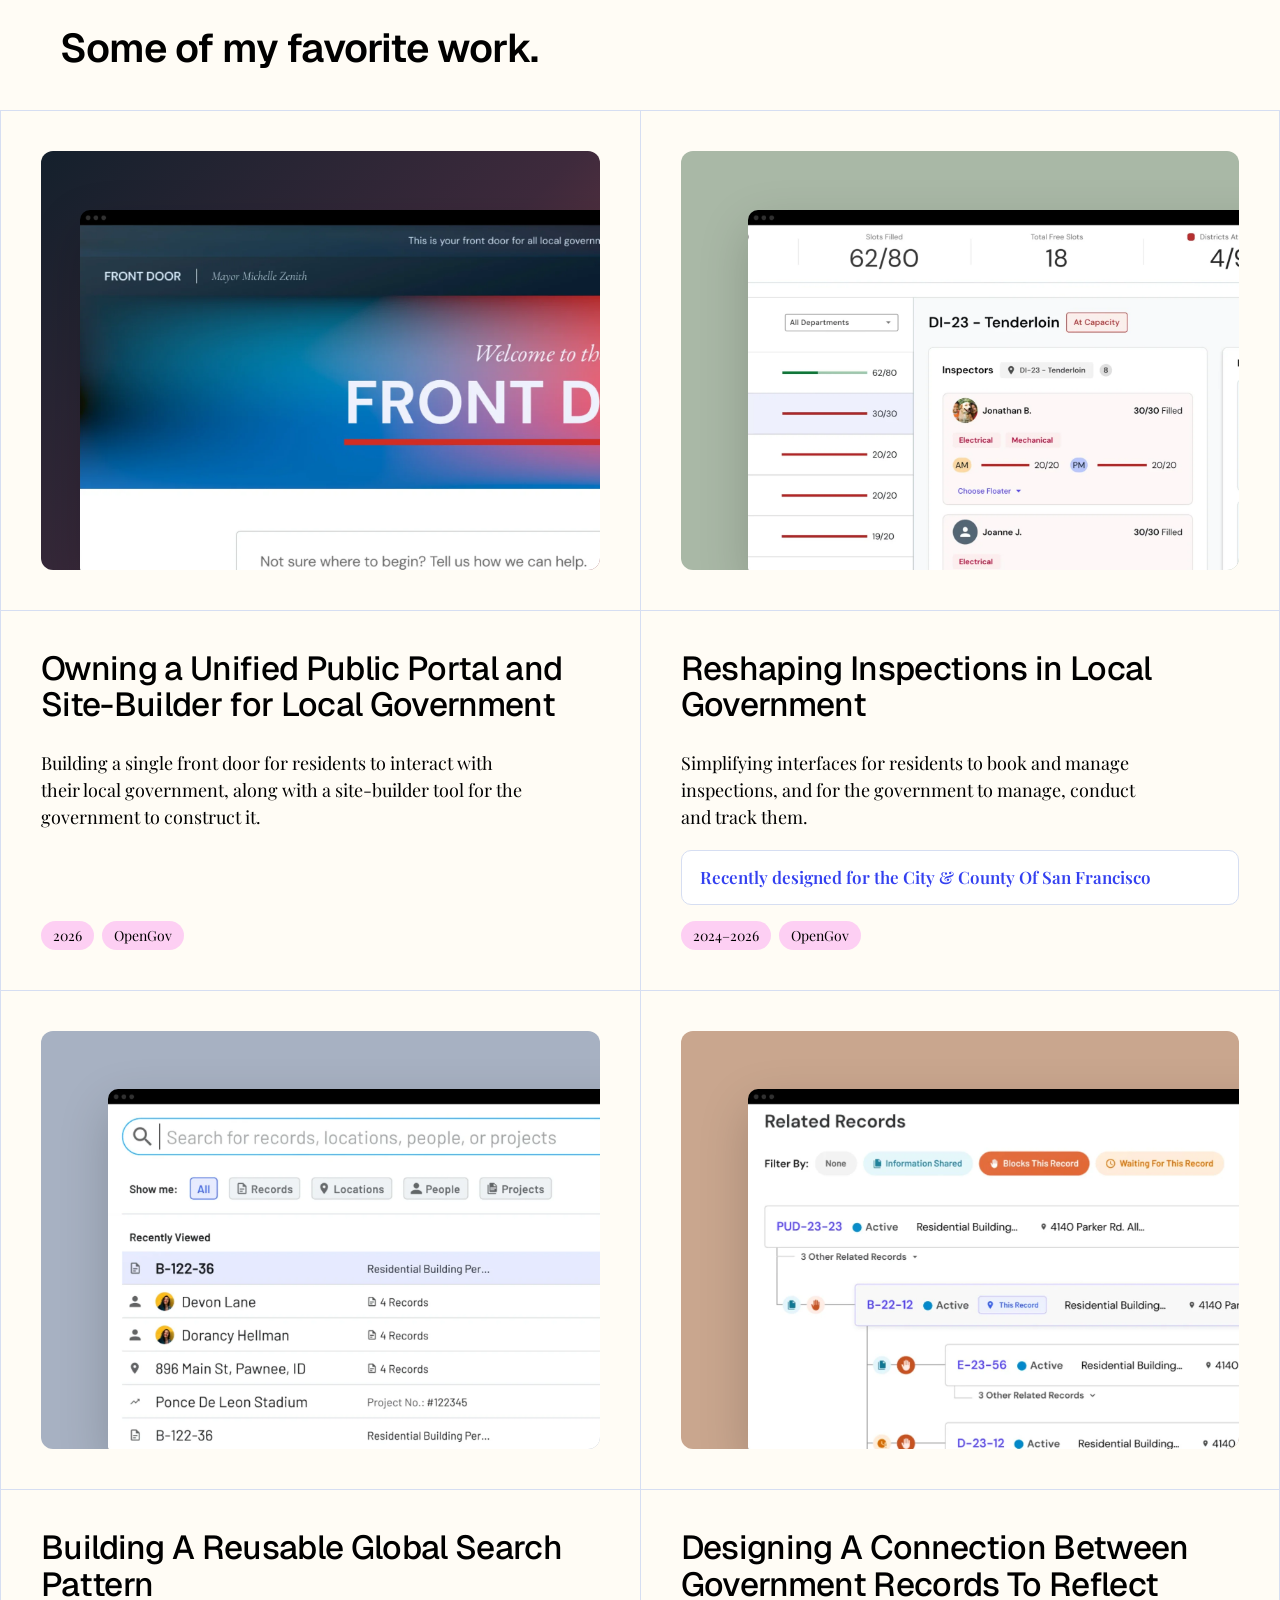
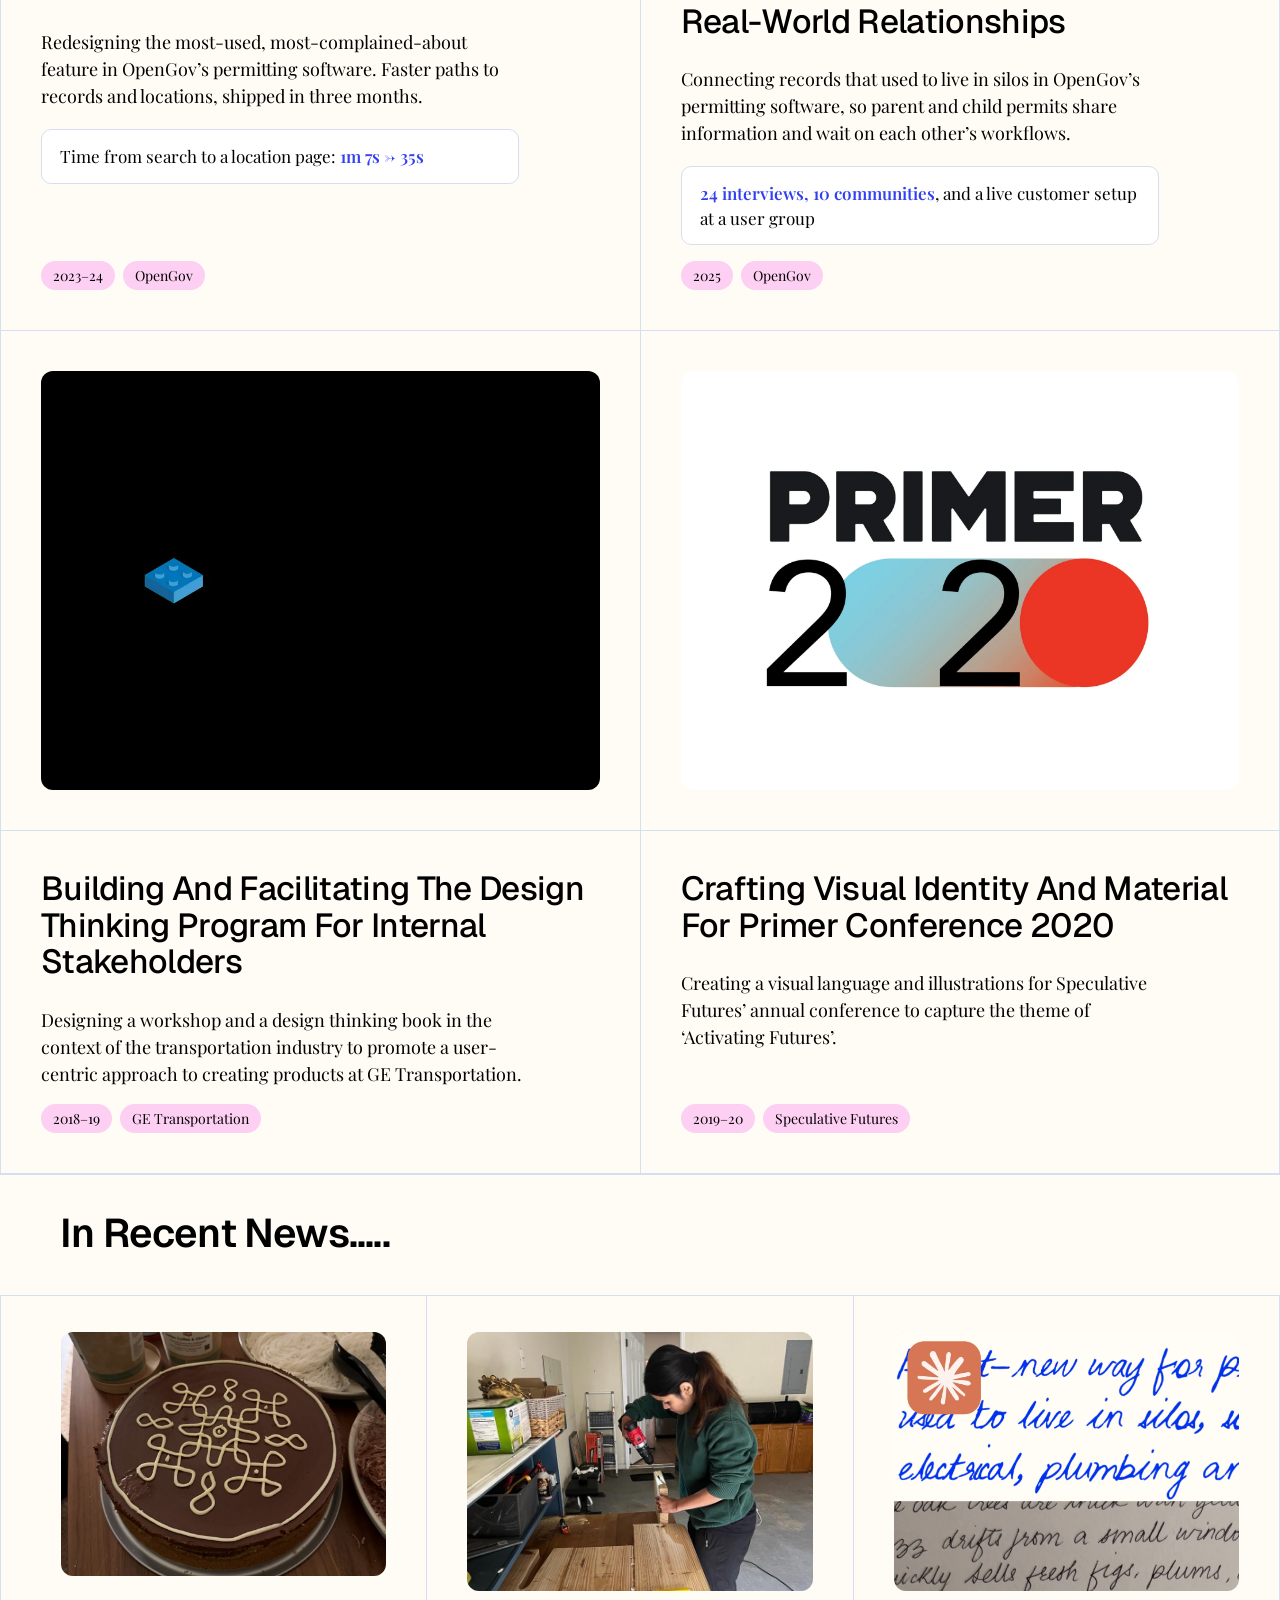
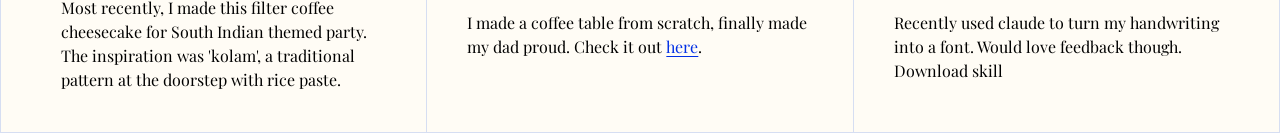
==== commit 91d15755: "Homepage: How I work section with era chips, tool logos and mobile rows; blue-tinted lines - New "Ho" ====
--- a/index.html
+++ b/index.html
@@ -20,13 +20,13 @@
 .card:hover .shot img,.card:hover .shot video{transform:scale(1.03)}
 .card{transition:background-color .25s}
 .card:hover{background:#FDCFF3}
-.stats{display:grid;grid-template-columns:repeat(4,minmax(0,1fr));border-top:1px solid #E2E3EA;border-left:1px solid #E2E3EA}
-.stat{padding:36px 40px 40px;border-right:1px solid #E2E3EA;display:flex;flex-direction:column;gap:.6rem}
+.stats{display:grid;grid-template-columns:repeat(4,minmax(0,1fr));border-top:1px solid #D6DEF2;border-left:1px solid #D6DEF2}
+.stat{padding:36px 40px 40px;border-right:1px solid #D6DEF2;display:flex;flex-direction:column;gap:.6rem}
 .stat b{font-family:'Geist',system-ui,sans-serif;font-style:normal;font-weight:500;font-size:clamp(2.6rem,4.2vw,3.75rem);line-height:1;letter-spacing:-.02em;color:#002FE5}
 .stat span{font-size:16px;line-height:1.45;color:#000000;max-width:24ch}
-@media(max-width:1000px){.stats{grid-template-columns:repeat(2,minmax(0,1fr))}.stat{border-bottom:1px solid #E2E3EA}}
+@media(max-width:1000px){.stats{grid-template-columns:repeat(2,minmax(0,1fr))}.stat{border-bottom:1px solid #D6DEF2}}
 @media(max-width:520px){.stats{grid-template-columns:minmax(0,1fr)}}
-.facts{display:flex;flex-wrap:wrap;align-items:center;column-gap:clamp(2rem,5vw,4.5rem);row-gap:1rem;padding:36px 60px 40px;border-top:1px solid #E2E3EA;color:#000000}
+.facts{display:flex;flex-wrap:wrap;align-items:center;column-gap:clamp(2rem,5vw,4.5rem);row-gap:1rem;padding:36px 60px 40px;border-top:1px solid #D6DEF2;color:#000000}
 .fact{display:inline-flex;align-items:center;gap:12px}
 .fact svg{flex:none;color:#F7A8E4}
 .fact .dot{flex:none;width:8px;height:8px;border-radius:50%;background:#F7A8E4}
@@ -35,10 +35,10 @@
 .tags{display:flex;flex-wrap:wrap;gap:.5rem}
 .tags span{display:inline-block;padding:4px 12px;border-radius:99px;background:#FDCFF3;color:#000000;font-size:14px;font-weight:400;line-height:1.5;transition:background-color .25s}
 .card:hover .tags span{background:#FFFFFF}
-.result{margin:.6rem 0 0;padding:14px 18px;border-radius:10px;background:#FFFFFF;border:1px solid #E2E3EA;font-size:17px;line-height:1.45;font-weight:400;color:#000000;max-width:44ch}
+.result{margin:.6rem 0 0;padding:14px 18px;border-radius:10px;background:#FFFFFF;border:1px solid #D6DEF2;font-size:17px;line-height:1.45;font-weight:400;color:#000000;max-width:44ch}
 .result b{font-weight:600;color:#3340F0}
-.mind{display:grid;grid-template-columns:repeat(3,minmax(0,1fr));border-left:1px solid #E2E3EA}
-.mind-item{padding:36px 40px 40px;border-right:1px solid #E2E3EA;border-top:1px solid #E2E3EA;display:flex;flex-direction:column;gap:.75rem}
+.mind{display:grid;grid-template-columns:repeat(3,minmax(0,1fr));border-left:1px solid #D6DEF2}
+.mind-item{padding:36px 40px 40px;border-right:1px solid #D6DEF2;border-top:1px solid #D6DEF2;display:flex;flex-direction:column;gap:.75rem}
 .mind-item .img{aspect-ratio:4/3;border-radius:12px;overflow:hidden;background:#F1EDE3;display:flex;align-items:center;justify-content:center;color:#000000;font-size:14px;margin-bottom:.5rem}
 .mind-item .img img{width:100%;height:100%;object-fit:cover;display:block}
 .mind-item .img img.pin-tl{object-position:left top}
@@ -54,6 +54,74 @@
 .card .shot.a-shot img{position:absolute;left:12%;top:14%;width:118%;height:auto;display:block;border-radius:10px 0 0 0;box-shadow:0 18px 50px rgba(0,0,0,.18);transition:transform .7s cubic-bezier(.2,.7,.2,1);transform-origin:0 0}
 .card:hover .shot.a-shot img{transform:none}
 @media(prefers-reduced-motion:reduce){.card .shot.a-shot img{transition:none}}
+.flow-wrap{border-top:1px solid #D6DEF2;padding:48px 60px 0}
+.flow-wrap+.facts{border-top:0}
+.flow-head{display:flex;align-items:center;gap:12px;margin:0 0 14px}
+.flow-head .dot{width:8px;height:8px;border-radius:50%;background:#F7A8E4;flex:none}
+.flow-head b{font-family:'Geist',system-ui,sans-serif;font-weight:600;font-size:40px;line-height:1.1;letter-spacing:-.02em;color:#000000}
+.flow-blurb{margin:0 0 24px;max-width:46rem;font-size:20px;line-height:1.5;color:#000000}
+.flow{list-style:none;margin:0 -60px;padding:0;display:grid;grid-template-columns:repeat(5,minmax(0,1fr));border-top:1px solid #D6DEF2;border-left:1px solid #D6DEF2;counter-reset:step}
+.flow li{position:relative;padding:22px 22px 26px;border-right:1px solid #D6DEF2;border-bottom:1px solid #D6DEF2;display:flex;flex-direction:column;gap:10px;background:#FFFCF5;counter-increment:step}
+.flow li::before{content:counter(step,decimal-leading-zero);font-family:'Geist',system-ui,sans-serif;font-weight:500;font-size:14px;letter-spacing:.06em;color:#000000}
+.flow li::after{content:"\2192";position:absolute;right:-10px;top:20px;z-index:2;width:20px;height:20px;border-radius:50%;background:#FFFCF5;border:1px solid #D6DEF2;font-family:'Geist',system-ui,sans-serif;font-size:11px;line-height:18px;text-align:center;color:#000000}
+.flow li:nth-child(5n)::after,.flow li:last-child::after{display:none}
+.flow li{transition:background-color .2s ease}
+.flow li:nth-child(5n+1){padding-left:60px}
+.flow li:hover,.flow li:focus-within{background:#FDCFF3}
+.flow h4{margin:0;font-family:'Geist',system-ui,sans-serif;font-weight:500;font-size:19px;line-height:1.2;letter-spacing:-.01em;color:#000000}
+.flow .tools{display:flex;flex-wrap:wrap;align-items:flex-start;gap:12px;margin-top:auto;padding-top:16px;opacity:0;transform:translateY(8px);transition:opacity .2s ease,transform .2s ease}
+.flow li:hover .tools,.flow li:focus-within .tools,.flow li:focus .tools{opacity:1;transform:none}
+.flow li[tabindex]{cursor:default;outline:none}
+.flow li[tabindex]:focus-visible{box-shadow:inset 0 0 0 2px #000000}
+.flow .tools span{display:flex;flex-direction:column;align-items:center;gap:6px;width:56px;font-family:'Geist',system-ui,sans-serif;font-size:11px;line-height:1.2;text-align:center;color:#000000}
+.flow .tools b{display:flex;align-items:center;justify-content:center;width:48px;height:48px;border-radius:12px;background:#FFFFFF;border:1px solid #D6DEF2;box-shadow:0 2px 6px rgba(0,0,0,.06)}
+.flow .tools b img{width:28px;height:28px;object-fit:contain;display:block}
+.flow .tools b.txt{font-weight:600;font-size:14px;letter-spacing:-.01em}
+.flow .tools i{font-style:normal;font-family:'Geist',system-ui,sans-serif;font-size:16px;color:#000000;height:48px;display:flex;align-items:center}
+.flow-hint{margin:0 0 36px;font-family:'Geist',system-ui,sans-serif;font-size:14px;color:#6B6B70}
+@media(hover:none){.flow .tools{opacity:1;transform:none}.flow-hint{display:none}}
+.flow-key{display:flex;align-items:center;gap:8px;margin:16px 0 0;font-family:'Geist',system-ui,sans-serif;font-size:14px;color:#000000}
+.flow-key span{width:14px;height:14px;border-radius:3px;background:#FDCFF3;border:1px solid #D6DEF2}
+@media(max-width:1100px){.flow{grid-template-columns:repeat(2,minmax(0,1fr))}.flow li::after{display:none}.flow li:nth-child(5n+1){padding-left:22px}.flow li:nth-child(odd){padding-left:60px}}
+@media(max-width:600px){.flow-wrap{padding:32px 1.25rem 0}.flow{margin:0 -1.25rem}.flow li,.flow li:nth-child(odd){padding-left:1.25rem;padding-right:1.25rem}.flow-hint{margin-bottom:28px}.flow-head b{font-size:30px}.flow-blurb{font-size:18px}.flow{grid-template-columns:minmax(0,1fr)}}
+/* E eras */
+.er{position:absolute;opacity:0;pointer-events:none}
+.eh{margin:0 0 20px;font-family:'Geist',system-ui,sans-serif;font-size:14px;color:#6B6B70}
+.echips{display:flex;flex-wrap:wrap;gap:8px;margin:0 0 36px}
+.echips label{cursor:pointer;padding:8px 16px;border-radius:99px;border:1px solid #D6DEF2;background:#FFFFFF;font-family:'Geist',system-ui,sans-serif;font-size:15px;font-weight:500;color:#000;transition:background-color .2s,border-color .2s}
+.echips label:hover{border-color:#2B2B2B}
+#e1:checked~.echips label[for=e1],#e2:checked~.echips label[for=e2],#e3:checked~.echips label[for=e3]{background:#FDCFF3;border-color:#FDCFF3}
+#e1:focus-visible~.echips label[for=e1],#e2:focus-visible~.echips label[for=e2],#e3:focus-visible~.echips label[for=e3]{outline:2px solid #000;outline-offset:2px}
+.egrids{margin:0 -60px}
+.ef{display:none;list-style:none;margin:0;padding:0;grid-template-columns:repeat(5,minmax(0,1fr));border-top:1px solid #D6DEF2;counter-reset:step}
+#e1:checked~.egrids .e1,#e2:checked~.egrids .e2,#e3:checked~.egrids .e3{display:grid}
+.ef li{position:relative;padding:22px 22px 14px;border-right:1px solid #D6DEF2;border-bottom:1px solid #D6DEF2;display:flex;flex-direction:column;gap:10px;background:#FFFCF5;counter-increment:step;min-height:190px;box-sizing:border-box;transition:background-color .2s;animation:ein .45s cubic-bezier(.2,.7,.2,1) both}
+.ef li:nth-child(5n+1){padding-left:60px}
+.ef li:nth-child(5n){border-right:0}
+.ef li:nth-child(2){animation-delay:.04s}.ef li:nth-child(3){animation-delay:.08s}.ef li:nth-child(4){animation-delay:.12s}.ef li:nth-child(5){animation-delay:.16s}.ef li:nth-child(6){animation-delay:.2s}.ef li:nth-child(7){animation-delay:.24s}.ef li:nth-child(8){animation-delay:.28s}.ef li:nth-child(9){animation-delay:.32s}.ef li:nth-child(10){animation-delay:.36s}
+@keyframes ein{from{opacity:0;transform:translateY(10px)}to{opacity:1;transform:none}}
+.ef li::before{content:none}
+.ef li::after{content:"\2192";position:absolute;left:-10px;top:22px;z-index:2;width:20px;height:20px;border-radius:50%;background:#FFFCF5;border:1px solid #D6DEF2;font-family:'Geist',system-ui,sans-serif;font-size:11px;line-height:18px;text-align:center}
+.ef li:nth-child(5n+1)::after{display:none}
+.ef li:hover,.ef li:focus-within{background:#FDCFF3}
+.ef li[tabindex]{outline:none}
+.ef li[tabindex]:focus-visible{box-shadow:inset 0 0 0 2px #000}
+.ef h4{margin:0;font-family:'Geist',system-ui,sans-serif;font-weight:500;font-size:19px;line-height:1.2;letter-spacing:-.01em;color:#000000}
+.ef .tools{display:flex;flex-wrap:wrap;align-items:center;gap:8px;margin-top:auto;padding-top:16px;}
+.ef .tools span{position:relative;display:flex}
+.ef .tools span::after{content:attr(data-tip);position:absolute;left:50%;bottom:calc(100% + 8px);transform:translate(-50%,4px);padding:5px 9px;border-radius:6px;background:#2B2B2B;color:#FFFFFF;font-family:'Geist',system-ui,sans-serif;font-size:12px;font-weight:500;line-height:1.2;white-space:nowrap;opacity:0;pointer-events:none;transition:opacity .15s,transform .15s;z-index:5}
+.ef .tools span:hover::after{opacity:1;transform:translate(-50%,0)}
+.ef .tools b{display:flex;align-items:center;justify-content:center;width:36px;height:36px;border-radius:8px;background:#FFF}
+.ef .tools b img{width:22px;height:22px;object-fit:contain;display:block}
+.ef .tools b.txt{font-family:'Geist',system-ui,sans-serif;font-weight:600;font-size:12px}
+.ef .tools b.ph{border:1px dashed #9A9AA0;box-sizing:border-box}
+.ef .tools i{font-style:normal;font-family:'Geist',system-ui,sans-serif;font-size:14px;height:36px;display:flex;align-items:center}
+@media(prefers-reduced-motion:reduce){.ef li{animation:none}}
+@media(max-width:1100px){.ef{grid-template-columns:repeat(2,minmax(0,1fr))}.ef li::after{display:none}.ef li:nth-child(5n+1){padding-left:22px}.ef li:nth-child(odd){padding-left:60px}.ef li:nth-child(5n){border-right:1px solid #D6DEF2}.ef li:nth-child(even){border-right:0}}
+@media(max-width:600px){.egrids{margin:0 -1.25rem}.ef{grid-template-columns:1fr}.ef li,.ef li:nth-child(odd){padding-left:1.25rem;padding-right:1.25rem;border-right:0;min-height:0}}
+@media(max-width:600px){.echips{margin-bottom:28px;gap:6px;flex-wrap:nowrap}.echips label{padding:6px 10px;font-size:13px;white-space:nowrap}}
+@media(max-width:600px){.ef li,.ef li:nth-child(odd){flex-direction:row;align-items:center;justify-content:space-between;gap:12px;padding:14px 1.25rem;min-height:0}
+.ef h4{font-size:17px}.ef .tools{margin-top:0;padding-top:0;flex-wrap:nowrap;flex:none;gap:6px}.ef .tools b{width:30px;height:30px}.ef .tools b img{width:18px;height:18px}.ef .tools i{height:30px}.ef .tools span::after{left:auto;right:0;transform:translate(0,4px)}.ef .tools span:hover::after{transform:none}}
 
 .site-header{position:relative;z-index:20;display:flex;justify-content:space-between;align-items:center;padding:1.5rem clamp(1.25rem,5vw,4rem);font-family:'Playfair Display',Georgia,serif;font-size:18px;font-weight:300;color:#FFFFFF}
 @font-face{font-family:"My Hand";src:url("/fonts/MyHand.woff2") format("woff2");font-weight:400;font-style:normal;font-display:swap}
@@ -64,17 +132,17 @@
 .menu-btn .trig i{position:absolute;left:1px;width:30px;height:3px;border-radius:2px;background:#FFFFFF}
 .site-header.light .menu-btn .trig i{background:#37383F}
 .menu-btn .trig img{position:absolute;left:15.6px;top:5px;width:65px;height:41px;display:block}
-.site-menu{position:absolute;top:96px;right:clamp(1.25rem,5vw,4rem);width:280px;display:flex;flex-direction:column;padding:0;background:#2B2B2B;border:1px solid #55527E;border-radius:0;box-shadow:0 12px 32px rgba(0,0,0,.10)}
+.site-menu{position:absolute;top:96px;right:clamp(1.25rem,5vw,4rem);width:280px;display:flex;flex-direction:column;padding:0;background:#2B2B2B;border:1px solid #4B5577;border-radius:0;box-shadow:0 12px 32px rgba(0,0,0,.10)}
 .site-menu[hidden]{display:none}
-.site-menu a{display:flex;align-items:center;gap:12px;padding:16px 24px;border-bottom:1px solid #55527E;text-decoration:none;font-family:'Geist',system-ui,sans-serif;font-style:normal;font-weight:500;font-size:24px;line-height:1.2;letter-spacing:-.015em;color:#FFFFFF;transition:background-color .2s}
+.site-menu a{display:flex;align-items:center;gap:12px;padding:16px 24px;border-bottom:1px solid #4B5577;text-decoration:none;font-family:'Geist',system-ui,sans-serif;font-style:normal;font-weight:500;font-size:24px;line-height:1.2;letter-spacing:-.015em;color:#FFFFFF;transition:background-color .2s}
 .site-menu a:last-child{border-bottom:0}
 .site-menu a::before{content:"";flex:none;width:8px;height:8px;border-radius:50%;background:transparent}
 .site-menu a[aria-current="page"]::before{background:#F7A8E4}
 .site-menu a:hover{background:#FDCFF3;color:#000000}
 .site-header.light{color:#000000;background:#FFFFFF;box-shadow:0 2px 12px rgba(0,0,0,.08)}
 .site-header.light .name{color:#000000}
-.site-header.light .site-menu{background:#FFFCF5;border-color:#E2E3EA}
-.site-header.light .site-menu a{color:#000000;border-color:#E2E3EA}
+.site-header.light .site-menu{background:#FFFCF5;border-color:#D6DEF2}
+.site-header.light .site-menu a{color:#000000;border-color:#D6DEF2}
 .site-header.light .site-menu a:hover{background:#FDCFF3}
 body{overflow-wrap:break-word}
 main{overflow-x:clip}
@@ -90,8 +158,8 @@
 <body>
 <div style="min-height: 100vh; background: #FFFCF5; color: #000000; font-family: 'Playfair Display', Georgia, serif; font-size: 18px; line-height: 1.6; font-weight: 300">
 <div style="position: relative; z-index: 20; background-color: #FFFFFF"><header class="site-header light"><a class="name" href="/" aria-label="Keyuri Tatu, home"><img src="/media/menu-hand.png" alt=""><span>Keyuri Tatu</span></a><button type="button" class="menu-btn" aria-label="Open menu" aria-expanded="false" aria-controls="site-menu"><span class="trig"><i style="top:2px"></i><i style="top:10px"></i><i style="top:18px"></i></span></button><nav id="site-menu" class="site-menu" aria-label="Site" hidden><a href="/" aria-current="page">Case Studies</a><a href="/about">About Me</a><a href="/resume">Resume</a><a href="/other-things">Other Things</a></nav></header></div>
-<main style="padding: 0 0 6rem; min-height: 3510px; padding-bottom: 0rem; min-height: 4126px">
-<div style="padding: 0 clamp(1.25rem, 5vw, 4rem); margin-top: 0px; margin-bottom: 0px; min-height: 717px">
+<main style="padding: 0 0 6rem; min-height: 3510px; padding-bottom: 0rem; background-color: transparent">
+<div style="padding: 0 clamp(1.25rem, 5vw, 4rem); margin-top: 0px; margin-bottom: 0px; min-height: 717px; background-color: transparent">
 <h1 class="sr-only">Keyuri Tatu, product designer</h1>
 <div style="box-sizing: border-box; display: flex; flex-direction: column; gap: 0px"><div style="box-sizing: border-box; display: flex; flex-direction: column; gap: 24px; min-height: 596px"><p style="max-width: 75%; margin: 3.5rem 0 0; color: #000000; font-family: 'Playfair Display', Georgia, serif; font-size: 24px; line-height: 1.4; width: 75%; font-weight: 400; letter-spacing: 0.5px"><br></p><h1 style="margin: 0 0 2rem; font-family: 'Geist', system-ui, sans-serif; font-weight: 500; font-style: normal; font-size: 60px; line-height: 1.05; letter-spacing: -0.025em; max-width: 75%; margin-bottom: 2.25rem">I design end-to-end experiences rooted in human connection. <br>I have 11 years of experience, currently untangling complex systems for local and state governments and the residents who use them.</h1></div></div>
 <h2 id="work" style="margin: clamp(5rem, 10vw, 8.5rem) 0 0; font-family: 'Geist', system-ui, sans-serif; font-weight: 500; font-size: clamp(2.4rem, 5vw, 4rem); line-height: 1; letter-spacing: -0.025em; font-style: normal"><br></h2>
@@ -99,14 +167,20 @@
 
 
 
-<div class="facts" aria-label="Highlights">
-<span class="fact"><b style="font-size: 40px; color: rgb(0, 0, 0); font-weight: 600">Some of my favorite work</b></span><span class="fact"></span>
-</div>
-
-<div class="cards" style="border-top: 1px solid #E2E3EA; border-left: 1px solid #E2E3EA">
-
-<a class="card" href="/public-portal" style="display: flex; flex-direction: column; text-decoration: none; border-right: 1px solid #E2E3EA; border-bottom: 1px solid #E2E3EA">
-<div style="padding: 40px; border-bottom: 1px solid #E2E3EA">
+<section class="flow-wrap" aria-labelledby="how-i-work" style="background-color: transparent">
+<div class="flow-head"><b id="how-i-work">How I work.</b></div>
+<p class="flow-blurb">AI is reshaping how design gets done, so I wanted to capture how I work today, and how that has changed over the years. I still start with people, but I now explore many working prototypes in hours and polish the UI in code alongside engineers.</p>
+<input type="radio" name="era" id="e1" class="er"><input type="radio" name="era" id="e2" class="er"><input type="radio" name="era" id="e3" class="er" checked=""><div class="echips" role="group" aria-label="Choose an era"><label for="e1">2016–2020</label><label for="e2">2021–2024</label><label for="e3">2025–present</label></div><div class="egrids"><ol class="ef e1"><li><h4>Research and interviews</h4></li><li><h4>Synthesis</h4><div class="tools"><span data-tip="Sticky notes"><b role="img" aria-label="Sticky notes"><svg aria-hidden="true" viewBox="0 0 28 28" width="28" height="28"><path d="M4 4h20v14l-6 6H4z" fill="#FFE27A" stroke="#2B2B2B" stroke-width="1.2" stroke-linejoin="round"></path><path d="M18 24v-6h6" fill="#F2C94C" stroke="#2B2B2B" stroke-width="1.2" stroke-linejoin="round"></path></svg></b></span></div></li><li><h4>Sketching and wireframing</h4><div class="tools"><span data-tip="Paper"><b role="img" aria-label="Paper"><svg aria-hidden="true" viewBox="0 0 28 28" width="28" height="28"><rect x="4" y="3" width="16" height="22" rx="1.5" fill="#fff" stroke="#2B2B2B" stroke-width="1.2"></rect><path d="M8 9h8M8 13h6" stroke="#2B2B2B" stroke-width="1.2" stroke-linecap="round"></path><path d="M14 22l9-9 2.5 2.5-9 9H14z" fill="#FDCFF3" stroke="#2B2B2B" stroke-width="1.2" stroke-linejoin="round"></path></svg></b></span></div></li><li><h4>Design and prototype</h4><div class="tools"><span data-tip="Sketch"><b><img src="/media/logos/sketch.png" alt="Sketch"></b></span></div></li><li><h4>Testing</h4></li></ol><ol class="ef e2"><li><h4>Research and interviews</h4><div class="tools"><span data-tip="Dovetail"><b><img src="/media/logos/dovetail.png" alt="Dovetail"></b></span><span data-tip="Zoom"><b><img src="/media/logos/zoom.png" alt="Zoom"></b></span><span data-tip="HeyMarvin"><b><img src="/media/logos/heymarvin.png" alt="HeyMarvin"></b></span></div></li><li><h4>Synthesis</h4><div class="tools"><span data-tip="FigJam"><b class="txt ph" role="img" aria-label="FigJam (logo needed)">FJ</b></span><span data-tip="HeyMarvin"><b><img src="/media/logos/heymarvin.png" alt="HeyMarvin"></b></span></div></li><li><h4>Design and prototype</h4><div class="tools"><span data-tip="Figma"><b><img src="/media/logos/figma.png" alt="Figma"></b></span></div></li><li><h4>Testing</h4></li><li><h4>Tracking</h4><div class="tools"><span data-tip="Pendo"><b><img src="/media/logos/pendo.png" alt="Pendo"></b></span></div></li></ol><ol class="ef e3"><li><h4>Stakeholder meetings</h4><div class="tools"><span data-tip="Zoom"><b><img src="/media/logos/zoom.png" alt="Zoom"></b></span></div></li><li><h4>Gather a team and kick off</h4><div class="tools"><span data-tip="Zoom"><b><img src="/media/logos/zoom.png" alt="Zoom"></b></span></div></li><li><h4>Write a broad, open-ended brief</h4><div class="tools"><span data-tip="Confluence"><b><img src="/media/logos/confluence.png" alt="Confluence"></b></span><span data-tip="Google Docs"><b><img src="/media/logos/gdocs.png" alt="Google Docs"></b></span><span data-tip="Google Slides"><b><img src="/media/logos/gslides.png" alt="Google Slides"></b></span></div></li><li><h4>User interviews and research</h4><div class="tools"><span data-tip="Zoom"><b><img src="/media/logos/zoom.png" alt="Zoom"></b></span></div></li><li><h4>Quick and dirty prototypes</h4><div class="tools"><span data-tip="Claude"><b><img src="/media/logos/claude.png" alt="Claude"></b></span><i>⇄</i><span data-tip="Figma"><b><img src="/media/logos/figma.png" alt="Figma"></b></span></div></li><li><h4>Estimate, outline and commit work</h4><div class="tools"><span data-tip="Jira"><b><img src="/media/logos/jira.png" alt="Jira"></b></span><span data-tip="Aha!"><b><img src="/media/logos/aha.png" alt="Aha!"></b></span></div></li><li><h4>Engineers build the foundations</h4></li><li><h4>Pull the repo and polish the UI</h4><div class="tools"><span data-tip="GitHub"><b><img src="/media/logos/github.png" alt="GitHub"></b></span><span data-tip="Cursor"><b><img src="/media/logos/cursor.png" alt="Cursor"></b></span></div></li><li><h4>Test</h4></li><li><h4>Track usage</h4><div class="tools"><span data-tip="FullStory"><b class="txt ph" role="img" aria-label="FullStory (logo needed)">FS</b></span><span data-tip="Pendo"><b><img src="/media/logos/pendo.png" alt="Pendo"></b></span></div></li></ol></div>
+</section>
+
+<div class="facts" aria-label="Highlights" style="background-color: transparent">
+<span class="fact"><b style="font-size: 40px; color: rgb(0, 0, 0); font-weight: 600">Some of my favorite work.</b></span><span class="fact"></span>
+</div>
+
+<div class="cards" style="border-top: 1px solid #D6DEF2; border-left: 1px solid #D6DEF2; background-color: transparent">
+
+<a class="card" href="/public-portal" style="display: flex; flex-direction: column; text-decoration: none; border-right: 1px solid #D6DEF2; border-bottom: 1px solid #D6DEF2">
+<div style="padding: 40px; border-bottom: 1px solid #D6DEF2">
 <div class="shot a-shot" style="aspect-ratio: 4 / 3; overflow: hidden; border-radius: 12px; background: linear-gradient(135deg, #14202C 0%, #3E2A3C 55%, #8A4049 100%)">
 <img src="/media/thumb-frontdoor-crop.webp" alt="Front Door, the public portal homepage, shown in a browser window: a blue-to-red gradient hero welcoming residents" style="left: 7%; width: 112%">
 </div>
@@ -118,8 +192,8 @@
 </div>
 </a>
 
-<a class="card" href="/inspections" style="display: flex; flex-direction: column; text-decoration: none; border-right: 1px solid #E2E3EA; border-bottom: 1px solid #E2E3EA">
-<div style="padding: 40px; border-bottom: 1px solid #E2E3EA">
+<a class="card" href="/inspections" style="display: flex; flex-direction: column; text-decoration: none; border-right: 1px solid #D6DEF2; border-bottom: 1px solid #D6DEF2">
+<div style="padding: 40px; border-bottom: 1px solid #D6DEF2">
 <div class="shot a-shot" style="aspect-ratio: 4 / 3; overflow: hidden; border-radius: 12px; background: #A9B8A6">
 <img src="/media/thumb-inspections-crop.webp" alt="The Capacity Planning screen in a browser window: slots filled, free slots and districts at capacity, with the Tenderloin district's inspectors">
 </div>
@@ -131,8 +205,8 @@
 </div>
 </a>
 
-<a class="card" href="/global-search" style="display: flex; flex-direction: column; text-decoration: none; border-right: 1px solid #E2E3EA; border-bottom: 1px solid #E2E3EA">
-<div style="padding: 40px; border-bottom: 1px solid #E2E3EA">
+<a class="card" href="/global-search" style="display: flex; flex-direction: column; text-decoration: none; border-right: 1px solid #D6DEF2; border-bottom: 1px solid #D6DEF2">
+<div style="padding: 40px; border-bottom: 1px solid #D6DEF2">
 <div class="shot a-shot" style="aspect-ratio: 4 / 3; overflow: hidden; border-radius: 12px; background: #A7B1C2">
 <img src="/media/thumb-search-crop.webp" alt="Global search in a browser window: a search box with filters for records, locations, people and projects, above recently viewed items">
 </div>
@@ -145,8 +219,8 @@
 </div>
 </a>
 
-<a class="card" href="/related-records" style="display: flex; flex-direction: column; text-decoration: none; border-right: 1px solid #E2E3EA; border-bottom: 1px solid #E2E3EA">
-<div style="padding: 40px; border-bottom: 1px solid #E2E3EA">
+<a class="card" href="/related-records" style="display: flex; flex-direction: column; text-decoration: none; border-right: 1px solid #D6DEF2; border-bottom: 1px solid #D6DEF2">
+<div style="padding: 40px; border-bottom: 1px solid #D6DEF2">
 <div class="shot a-shot" style="aspect-ratio: 4 / 3; overflow: hidden; border-radius: 12px; background: #C9A68E">
 <img src="/media/thumb-related-crop.webp" alt="Related Records in a browser window: a tree of connected permits with filters for shared information, blocking and waiting records">
 </div>
@@ -159,8 +233,8 @@
 </div>
 </a>
 
-<a class="card" href="/the-design-thinking-program" style="display: flex; flex-direction: column; text-decoration: none; border-right: 1px solid #E2E3EA; border-bottom: 1px solid #E2E3EA">
-<div style="padding: 40px; border-bottom: 1px solid #E2E3EA">
+<a class="card" href="/the-design-thinking-program" style="display: flex; flex-direction: column; text-decoration: none; border-right: 1px solid #D6DEF2; border-bottom: 1px solid #D6DEF2">
+<div style="padding: 40px; border-bottom: 1px solid #D6DEF2">
 <div class="shot" style="aspect-ratio: 4 / 3; overflow: hidden; border-radius: 12px; background: #000000">
 <video autoplay="" loop="" muted="" playsinline="" preload="metadata" poster="/media/design-thinking-gif-poster.webp" aria-label="Design Thinking Program building blocks" style="width: 100%; height: 100%; object-fit: cover; display: block">
 <source src="/media/design-thinking-gif.mp4" type="video/mp4">
@@ -174,8 +248,8 @@
 </div>
 </a>
 
-<a class="card" href="/primer-conference" style="display: flex; flex-direction: column; text-decoration: none; border-right: 1px solid #E2E3EA; border-bottom: 1px solid #E2E3EA">
-<div style="padding: 40px; border-bottom: 1px solid #E2E3EA">
+<a class="card" href="/primer-conference" style="display: flex; flex-direction: column; text-decoration: none; border-right: 1px solid #D6DEF2; border-bottom: 1px solid #D6DEF2">
+<div style="padding: 40px; border-bottom: 1px solid #D6DEF2">
 <div class="shot" style="aspect-ratio: 4 / 3; overflow: hidden; border-radius: 12px; background: #3A3A3A">
 <img src="/media/p2020-s6-avatar-1.webp" alt="Primer 2020 logo" style="width: 100%; height: 100%; object-fit: cover; display: block">
 </div>
@@ -187,12 +261,12 @@
 </div>
 </a>
 
-</div><div class="facts" aria-label="Highlights">
+</div><div class="facts" aria-label="Highlights" style="background-color: transparent">
 <span class="fact"><b style="font-size: 40px; color: #000000; font-weight: 600">In Recent News.....</b></span><span class="fact"></span>
-</div><div class="mind" aria-label="Top of mind" style="background-color: #393939">
-<div class="mind-item" style="padding-left: 60px"><div class="img"><img src="/media/mind-3.jpg" alt="A filter coffee cheesecake with a white kolam pattern piped on top, next to plates of string hoppers" style="object-position: center 60%"></div><p style="color: #ffffff">Most recently, I made this filter coffee cheesecake for South Indian themed party. The inspiration was 'kolam', a traditional pattern at the doorstep with rice paste.&nbsp;</p></div>
-<div class="mind-item"><div class="img"><img src="/media/mind-1.jpg" alt="Keyuri drilling into a wooden board in her garage workshop, with long pine planks laid out on the workbench" style="object-position: center 30%"></div><p style="color: #ffffff">I made a coffee table from scratch, finally made my dad proud. Check it out <a href="/other-things#table-video">here</a>.</p></div>
-<div class="mind-item"><div class="img"><img src="/media/mind-font.webp" alt="The Claude logo over a sentence typed in Keyuri's handwriting font in blue, above a photo of her handwritten sample page" class="pin-tl" style="object-position: left top"></div><p style="color: #ffffff">Recently used claude to turn my handwriting into a font. Would love feedback though. Download skill</p></div>
+</div><div class="mind" aria-label="Top of mind" style="background-color: transparent; border-top-width: 0px; border-right-width: 0px; border-bottom-width: 0.8px; border-left-width: 0.8px; border-style: solid; border-color: #d6def2">
+<div class="mind-item" style="padding-left: 60px"><div class="img"><img src="/media/mind-3.jpg" alt="A filter coffee cheesecake with a white kolam pattern piped on top, next to plates of string hoppers" style="object-position: center 60%"></div><p>Most recently, I made this filter coffee cheesecake for South Indian themed party. The inspiration was 'kolam', a traditional pattern at the doorstep with rice paste.&nbsp;</p></div>
+<div class="mind-item"><div class="img"><img src="/media/mind-1.jpg" alt="Keyuri drilling into a wooden board in her garage workshop, with long pine planks laid out on the workbench" style="object-position: center 30%"></div><p>I made a coffee table from scratch, finally made my dad proud. Check it out <a href="/other-things#table-video">here</a>.</p></div>
+<div class="mind-item"><div class="img"><img src="/media/mind-font.webp" alt="The Claude logo over a sentence typed in Keyuri's handwriting font in blue, above a photo of her handwritten sample page" class="pin-tl" style="object-position: left top"></div><p>Recently used claude to turn my handwriting into a font. Would love feedback though. Download skill</p></div>
 </div>
 </main>
 </div>
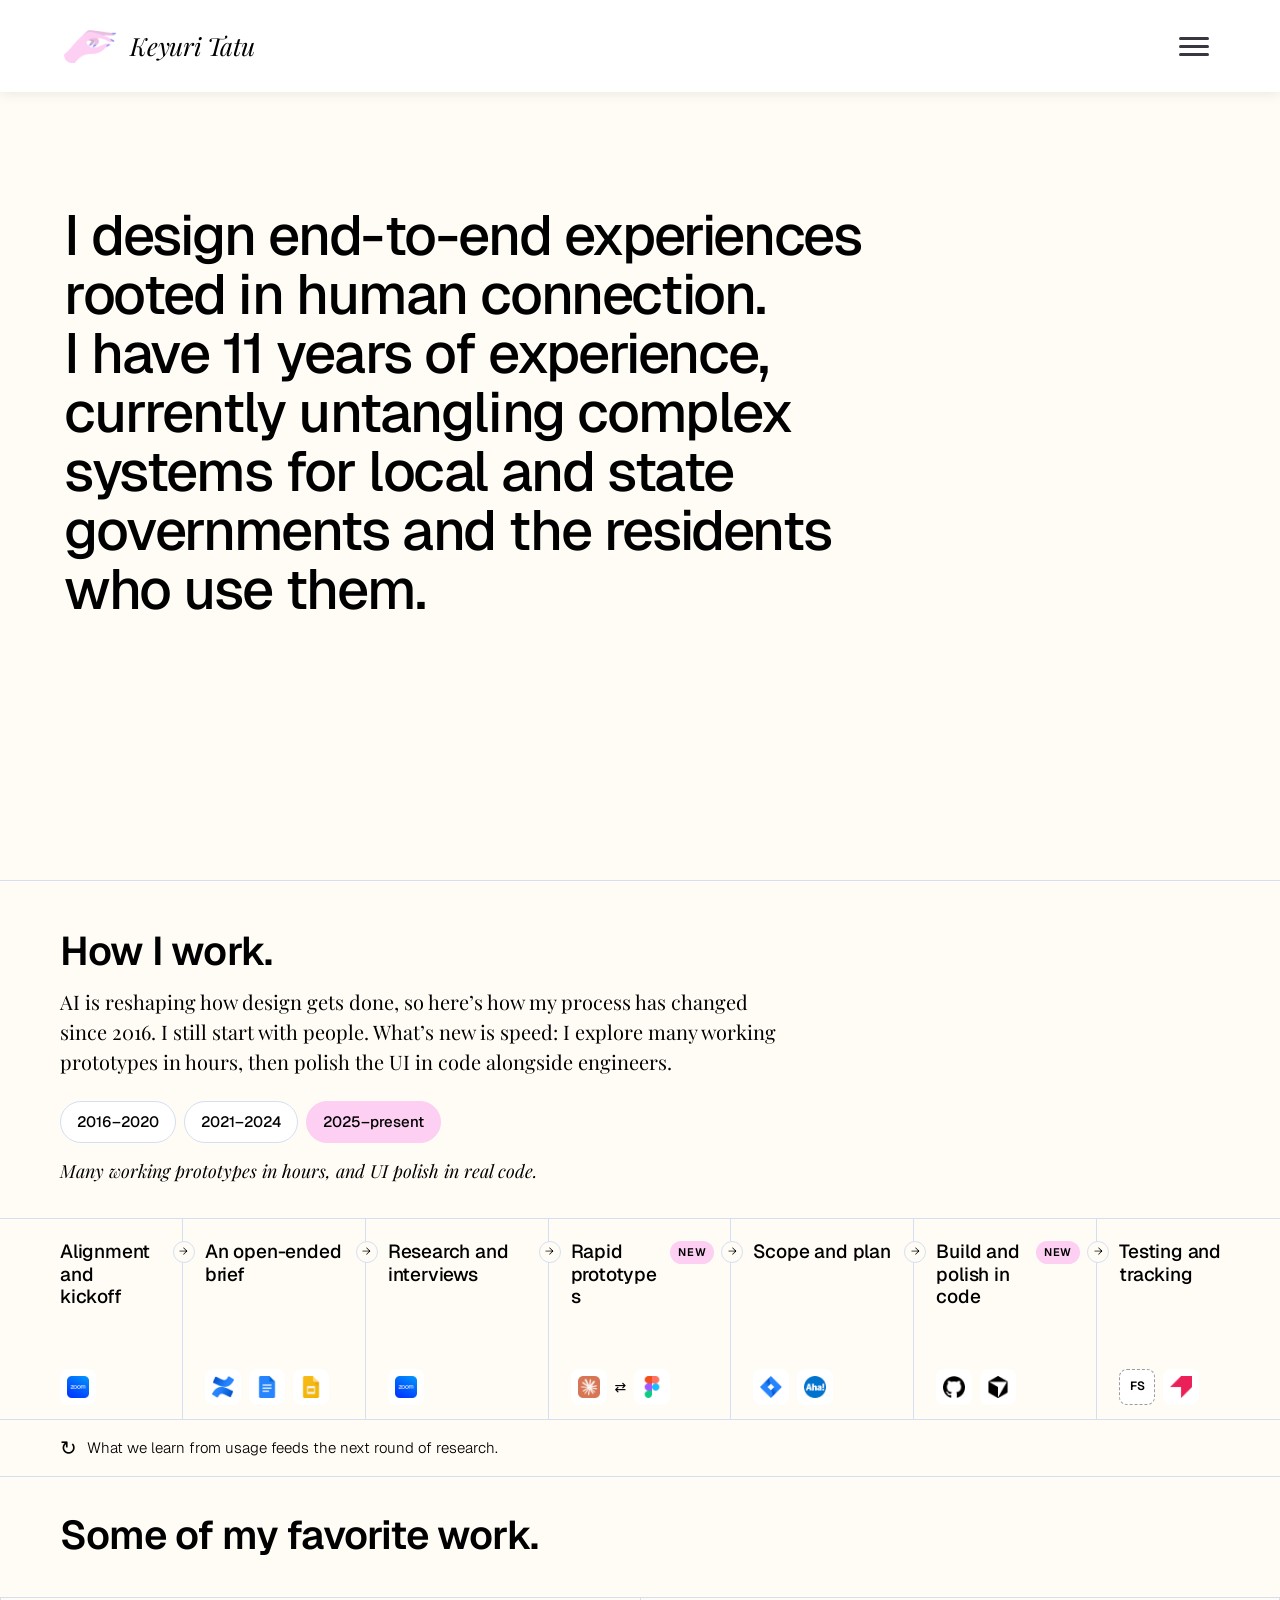
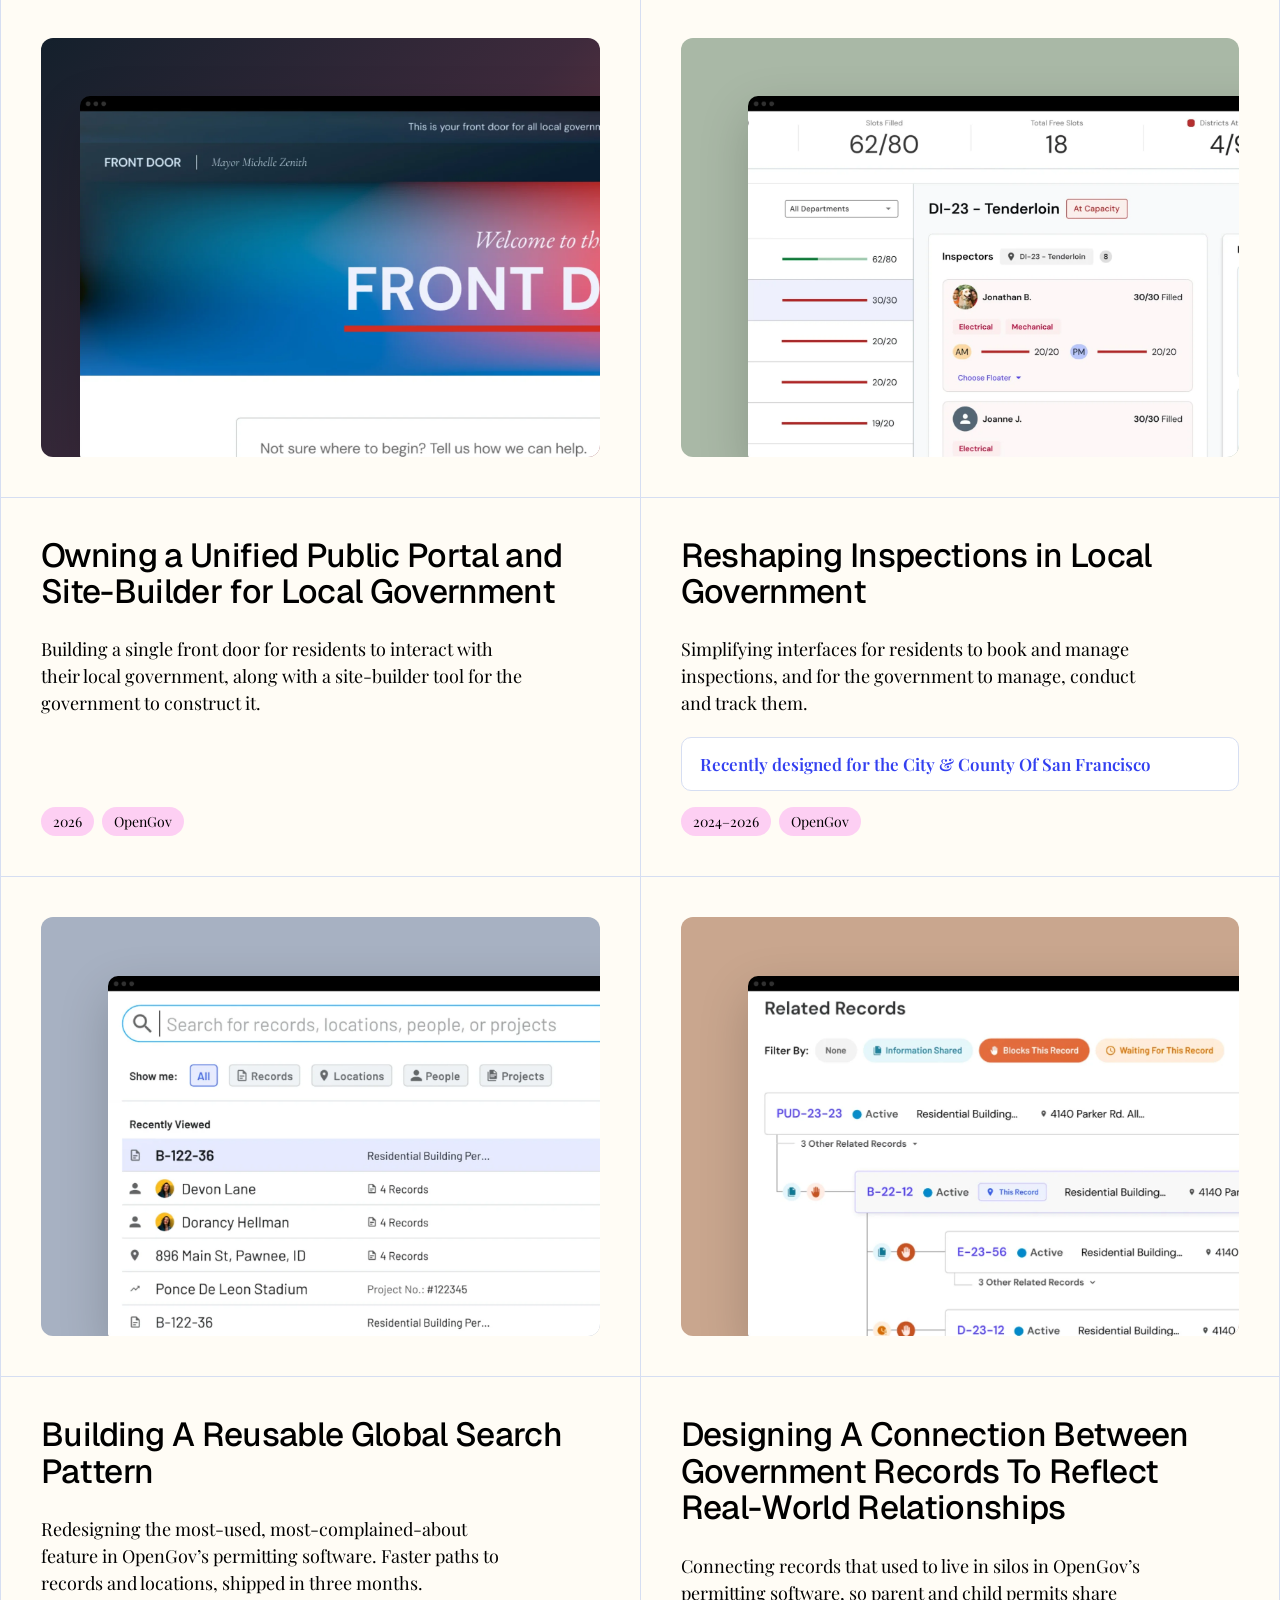
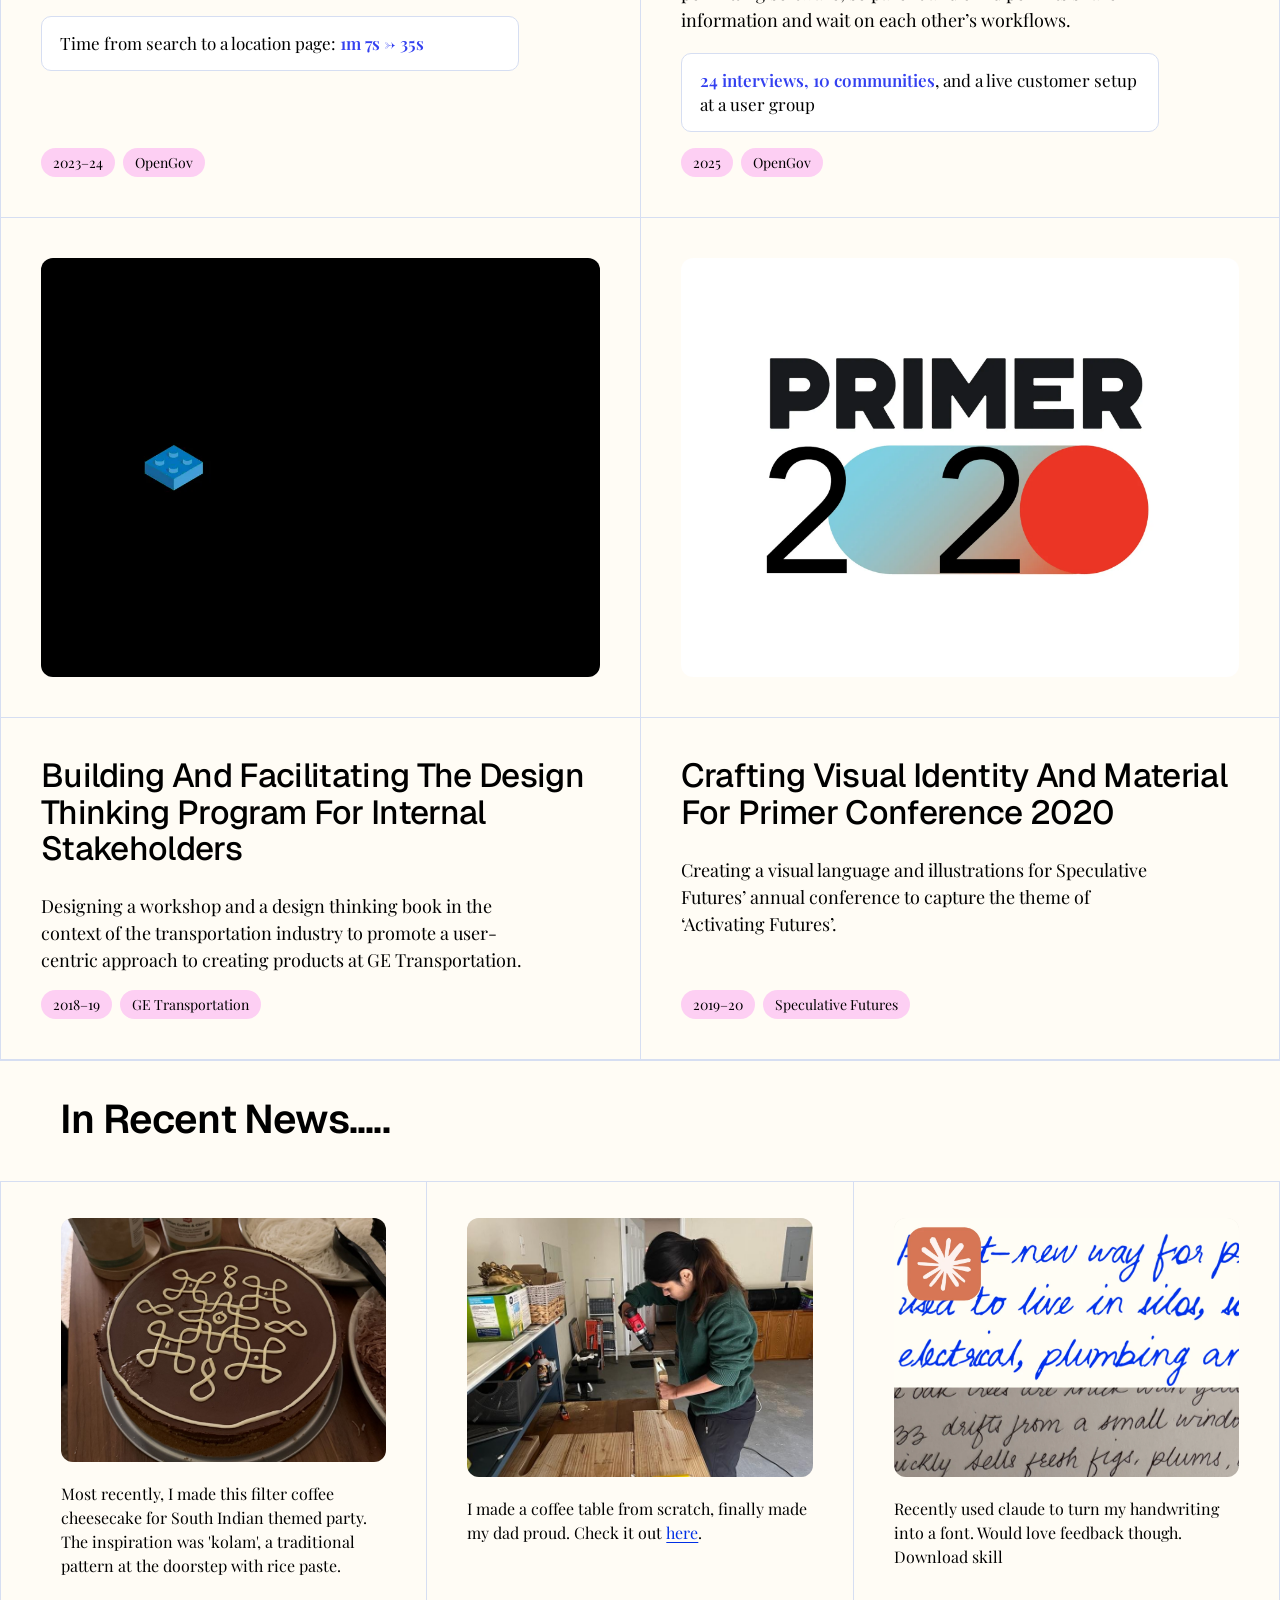
==== commit f7daf0aa: "Homepage: refined How I work section - 2025-present trimmed to 7 steps with New tags on the two AI-d" ====
--- a/index.html
+++ b/index.html
@@ -122,6 +122,46 @@
 @media(max-width:600px){.echips{margin-bottom:28px;gap:6px;flex-wrap:nowrap}.echips label{padding:6px 10px;font-size:13px;white-space:nowrap}}
 @media(max-width:600px){.ef li,.ef li:nth-child(odd){flex-direction:row;align-items:center;justify-content:space-between;gap:12px;padding:14px 1.25rem;min-height:0}
 .ef h4{font-size:17px}.ef .tools{margin-top:0;padding-top:0;flex-wrap:nowrap;flex:none;gap:6px}.ef .tools b{width:30px;height:30px}.ef .tools b img{width:18px;height:18px}.ef .tools i{height:30px}.ef .tools span::after{left:auto;right:0;transform:translate(0,4px)}.ef .tools span:hover::after{transform:none}}
+/* F refined eras */
+.fr{position:absolute;opacity:0;pointer-events:none}
+.fchips{display:flex;flex-wrap:wrap;gap:8px;margin:0 0 14px}
+.fchips label{cursor:pointer;padding:8px 16px;border-radius:99px;border:1px solid #D6DEF2;background:#FFFFFF;font-family:'Geist',system-ui,sans-serif;font-size:15px;font-weight:500;color:#000;transition:background-color .2s,border-color .2s}
+.fchips label:hover{border-color:#2B2B2B}
+#f1:checked~.fchips label[for=f1],#f2:checked~.fchips label[for=f2],#f3:checked~.fchips label[for=f3]{background:#FDCFF3;border-color:#FDCFF3}
+#f1:focus-visible~.fchips label[for=f1],#f2:focus-visible~.fchips label[for=f2],#f3:focus-visible~.fchips label[for=f3]{outline:2px solid #000;outline-offset:2px}
+.ftk{display:none;margin:0 0 32px;font-family:'Playfair Display',Georgia,serif;font-style:italic;font-size:18px;color:#000}
+#f1:checked~.ftks .f1,#f2:checked~.ftks .f2,#f3:checked~.ftks .f3{display:block}
+.fgrids{margin:0 -60px}
+.ff{display:none;list-style:none;margin:0;padding:0;grid-template-columns:repeat(var(--n),minmax(0,1fr));border-top:1px solid #D6DEF2;border-bottom:1px solid #D6DEF2}
+#f1:checked~.fgrids .f1,#f2:checked~.fgrids .f2,#f3:checked~.fgrids .f3{display:grid}
+.floop{display:none;margin:0;padding:16px 60px;border-bottom:1px solid #D6DEF2;font-family:'Geist',system-ui,sans-serif;font-size:15px;color:#000;align-items:center;gap:10px}
+.floop span{font-size:20px;line-height:1}
+#f3:checked~.fgrids .floop{display:flex}
+.ff li{position:relative;padding:22px 22px 14px;border-right:1px solid #D6DEF2;display:flex;flex-direction:column;gap:10px;background:#FFFCF5;min-height:200px;box-sizing:border-box;transition:background-color .2s;animation:fin .45s cubic-bezier(.2,.7,.2,1) both}
+.ff li:first-child{padding-left:60px}
+.ff li:last-child{border-right:0}
+.ff li:nth-child(2){animation-delay:.04s}.ff li:nth-child(3){animation-delay:.08s}.ff li:nth-child(4){animation-delay:.12s}.ff li:nth-child(5){animation-delay:.16s}.ff li:nth-child(6){animation-delay:.2s}.ff li:nth-child(7){animation-delay:.24s}
+@keyframes fin{from{opacity:0;transform:translateY(10px)}to{opacity:1;transform:none}}
+.ff li::after{content:"\2192";position:absolute;left:-10px;top:22px;z-index:2;width:20px;height:20px;border-radius:50%;background:#FFFCF5;border:1px solid #D6DEF2;font-family:'Geist',system-ui,sans-serif;font-size:11px;line-height:18px;text-align:center}
+.ff li:first-child::after{display:none}
+.ff li:hover{background:#FDCFF3}
+.ff li.isnew h4{padding-right:44px}
+.ff h4{margin:0;font-family:'Geist',system-ui,sans-serif;font-weight:500;font-size:19px;line-height:1.2;letter-spacing:-.01em;color:#000}
+.ff .new{position:absolute;top:22px;right:16px;font-style:normal;font-family:'Geist',system-ui,sans-serif;font-size:11px;font-weight:600;letter-spacing:.06em;text-transform:uppercase;padding:3px 8px;border-radius:99px;background:#FDCFF3;color:#000}
+.ff li.isnew:hover .new{background:#FFFFFF}
+.ff .tools{display:flex;flex-wrap:wrap;align-items:center;gap:8px;margin-top:auto;padding-top:16px}
+.ff .tools span{position:relative;display:flex}
+.ff .tools span::after{content:attr(data-tip);position:absolute;left:50%;bottom:calc(100% + 8px);transform:translate(-50%,4px);padding:5px 9px;border-radius:6px;background:#2B2B2B;color:#fff;font-family:'Geist',system-ui,sans-serif;font-size:12px;font-weight:500;white-space:nowrap;opacity:0;pointer-events:none;transition:opacity .15s,transform .15s;z-index:5}
+.ff .tools span:hover::after{opacity:1;transform:translate(-50%,0)}
+.ff .tools b{display:flex;align-items:center;justify-content:center;width:36px;height:36px;border-radius:8px;background:#FFF}
+.ff .tools b img{width:22px;height:22px;object-fit:contain;display:block}
+.ff .tools b svg{width:22px;height:22px}
+.ff .tools b.txt{font-family:'Geist',system-ui,sans-serif;font-weight:600;font-size:12px}
+.ff .tools b.ph{border:1px dashed #9A9AA0;box-sizing:border-box}
+.ff .tools i{font-style:normal;font-family:'Geist',system-ui,sans-serif;font-size:14px}
+@media(prefers-reduced-motion:reduce){.ff li{animation:none}}
+@media(max-width:1100px){.ff{grid-template-columns:repeat(2,minmax(0,1fr))}.ff li::after{display:none}.ff li:first-child{padding-left:22px}.ff li:nth-child(odd){padding-left:60px}.ff li{border-right:1px solid #D6DEF2;border-bottom:1px solid #D6DEF2}.ff li:nth-child(even){border-right:0}.ff{border-bottom:0}}
+@media(max-width:600px){.fgrids{margin:0 -1.25rem}.ff{grid-template-columns:1fr}.ff li,.ff li:nth-child(odd){flex-direction:row;flex-wrap:wrap;align-items:center;justify-content:space-between;gap:8px 12px;padding:14px 1.25rem;min-height:0;border-right:0}.ff .new{position:static;order:-1;flex-basis:100%;flex-grow:0;max-width:max-content}.ff h4,.ff li.isnew h4{font-size:17px;flex:1;padding-right:0}.ff .tools{margin-top:0;padding-top:0;flex-wrap:nowrap;flex:none;gap:6px}.ff .tools b{width:30px;height:30px}.ff .tools b img,.ff .tools b svg{width:18px;height:18px}.ff .tools span::after{left:auto;right:0;transform:translate(0,4px)}.ff .tools span:hover::after{transform:none}.floop{padding:14px 1.25rem}.fchips{flex-wrap:nowrap;gap:6px}.fchips label{padding:6px 10px;font-size:13px;white-space:nowrap}}
 
 .site-header{position:relative;z-index:20;display:flex;justify-content:space-between;align-items:center;padding:1.5rem clamp(1.25rem,5vw,4rem);font-family:'Playfair Display',Georgia,serif;font-size:18px;font-weight:300;color:#FFFFFF}
 @font-face{font-family:"My Hand";src:url("/fonts/MyHand.woff2") format("woff2");font-weight:400;font-style:normal;font-display:swap}
@@ -169,8 +209,8 @@
 
 <section class="flow-wrap" aria-labelledby="how-i-work" style="background-color: transparent">
 <div class="flow-head"><b id="how-i-work">How I work.</b></div>
-<p class="flow-blurb">AI is reshaping how design gets done, so I wanted to capture how I work today, and how that has changed over the years. I still start with people, but I now explore many working prototypes in hours and polish the UI in code alongside engineers.</p>
-<input type="radio" name="era" id="e1" class="er"><input type="radio" name="era" id="e2" class="er"><input type="radio" name="era" id="e3" class="er" checked=""><div class="echips" role="group" aria-label="Choose an era"><label for="e1">2016–2020</label><label for="e2">2021–2024</label><label for="e3">2025–present</label></div><div class="egrids"><ol class="ef e1"><li><h4>Research and interviews</h4></li><li><h4>Synthesis</h4><div class="tools"><span data-tip="Sticky notes"><b role="img" aria-label="Sticky notes"><svg aria-hidden="true" viewBox="0 0 28 28" width="28" height="28"><path d="M4 4h20v14l-6 6H4z" fill="#FFE27A" stroke="#2B2B2B" stroke-width="1.2" stroke-linejoin="round"></path><path d="M18 24v-6h6" fill="#F2C94C" stroke="#2B2B2B" stroke-width="1.2" stroke-linejoin="round"></path></svg></b></span></div></li><li><h4>Sketching and wireframing</h4><div class="tools"><span data-tip="Paper"><b role="img" aria-label="Paper"><svg aria-hidden="true" viewBox="0 0 28 28" width="28" height="28"><rect x="4" y="3" width="16" height="22" rx="1.5" fill="#fff" stroke="#2B2B2B" stroke-width="1.2"></rect><path d="M8 9h8M8 13h6" stroke="#2B2B2B" stroke-width="1.2" stroke-linecap="round"></path><path d="M14 22l9-9 2.5 2.5-9 9H14z" fill="#FDCFF3" stroke="#2B2B2B" stroke-width="1.2" stroke-linejoin="round"></path></svg></b></span></div></li><li><h4>Design and prototype</h4><div class="tools"><span data-tip="Sketch"><b><img src="/media/logos/sketch.png" alt="Sketch"></b></span></div></li><li><h4>Testing</h4></li></ol><ol class="ef e2"><li><h4>Research and interviews</h4><div class="tools"><span data-tip="Dovetail"><b><img src="/media/logos/dovetail.png" alt="Dovetail"></b></span><span data-tip="Zoom"><b><img src="/media/logos/zoom.png" alt="Zoom"></b></span><span data-tip="HeyMarvin"><b><img src="/media/logos/heymarvin.png" alt="HeyMarvin"></b></span></div></li><li><h4>Synthesis</h4><div class="tools"><span data-tip="FigJam"><b class="txt ph" role="img" aria-label="FigJam (logo needed)">FJ</b></span><span data-tip="HeyMarvin"><b><img src="/media/logos/heymarvin.png" alt="HeyMarvin"></b></span></div></li><li><h4>Design and prototype</h4><div class="tools"><span data-tip="Figma"><b><img src="/media/logos/figma.png" alt="Figma"></b></span></div></li><li><h4>Testing</h4></li><li><h4>Tracking</h4><div class="tools"><span data-tip="Pendo"><b><img src="/media/logos/pendo.png" alt="Pendo"></b></span></div></li></ol><ol class="ef e3"><li><h4>Stakeholder meetings</h4><div class="tools"><span data-tip="Zoom"><b><img src="/media/logos/zoom.png" alt="Zoom"></b></span></div></li><li><h4>Gather a team and kick off</h4><div class="tools"><span data-tip="Zoom"><b><img src="/media/logos/zoom.png" alt="Zoom"></b></span></div></li><li><h4>Write a broad, open-ended brief</h4><div class="tools"><span data-tip="Confluence"><b><img src="/media/logos/confluence.png" alt="Confluence"></b></span><span data-tip="Google Docs"><b><img src="/media/logos/gdocs.png" alt="Google Docs"></b></span><span data-tip="Google Slides"><b><img src="/media/logos/gslides.png" alt="Google Slides"></b></span></div></li><li><h4>User interviews and research</h4><div class="tools"><span data-tip="Zoom"><b><img src="/media/logos/zoom.png" alt="Zoom"></b></span></div></li><li><h4>Quick and dirty prototypes</h4><div class="tools"><span data-tip="Claude"><b><img src="/media/logos/claude.png" alt="Claude"></b></span><i>⇄</i><span data-tip="Figma"><b><img src="/media/logos/figma.png" alt="Figma"></b></span></div></li><li><h4>Estimate, outline and commit work</h4><div class="tools"><span data-tip="Jira"><b><img src="/media/logos/jira.png" alt="Jira"></b></span><span data-tip="Aha!"><b><img src="/media/logos/aha.png" alt="Aha!"></b></span></div></li><li><h4>Engineers build the foundations</h4></li><li><h4>Pull the repo and polish the UI</h4><div class="tools"><span data-tip="GitHub"><b><img src="/media/logos/github.png" alt="GitHub"></b></span><span data-tip="Cursor"><b><img src="/media/logos/cursor.png" alt="Cursor"></b></span></div></li><li><h4>Test</h4></li><li><h4>Track usage</h4><div class="tools"><span data-tip="FullStory"><b class="txt ph" role="img" aria-label="FullStory (logo needed)">FS</b></span><span data-tip="Pendo"><b><img src="/media/logos/pendo.png" alt="Pendo"></b></span></div></li></ol></div>
+<p class="flow-blurb">AI is reshaping how design gets done, so here’s how my process has changed since 2016. I still start with people. What’s new is speed: I explore many working prototypes in hours, then polish the UI in code alongside engineers.</p>
+<input type="radio" name="eraF" id="f1" class="fr"><input type="radio" name="eraF" id="f2" class="fr"><input type="radio" name="eraF" id="f3" class="fr" checked><div class="fchips" role="group" aria-label="Choose an era"><label for="f1">2016–2020</label><label for="f2">2021–2024</label><label for="f3">2025–present</label></div><div class="ftks"><p class="ftk f1">Pen, paper and sticky notes first, then Sketch.</p><p class="ftk f2">Research, synthesis and design move into shared tools.</p><p class="ftk f3">Many working prototypes in hours, and UI polish in real code.</p></div><div class="fgrids"><ol class="ff f1" style="--n:5"><li><h4>Research and interviews</h4></li><li><h4>Synthesis</h4><div class="tools"><span data-tip="Sticky notes"><b role="img" aria-label="Sticky notes"><svg aria-hidden="true" viewBox="0 0 28 28" width="28" height="28"><path d="M4 4h20v14l-6 6H4z" fill="#FFE27A" stroke="#2B2B2B" stroke-width="1.2" stroke-linejoin="round"/><path d="M18 24v-6h6" fill="#F2C94C" stroke="#2B2B2B" stroke-width="1.2" stroke-linejoin="round"/></svg></b></span></div></li><li><h4>Sketches and wireframes</h4><div class="tools"><span data-tip="Paper"><b role="img" aria-label="Paper"><svg aria-hidden="true" viewBox="0 0 28 28" width="28" height="28"><rect x="4" y="3" width="16" height="22" rx="1.5" fill="#fff" stroke="#2B2B2B" stroke-width="1.2"/><path d="M8 9h8M8 13h6" stroke="#2B2B2B" stroke-width="1.2" stroke-linecap="round"/><path d="M14 22l9-9 2.5 2.5-9 9H14z" fill="#FDCFF3" stroke="#2B2B2B" stroke-width="1.2" stroke-linejoin="round"/></svg></b></span></div></li><li><h4>Design and prototyping</h4><div class="tools"><span data-tip="Sketch"><b><img src="/media/logos/sketch.png" alt="Sketch"></b></span></div></li><li><h4>Testing</h4></li></ol><ol class="ff f2" style="--n:5"><li><h4>Research and interviews</h4><div class="tools"><span data-tip="Dovetail"><b><img src="/media/logos/dovetail.png" alt="Dovetail"></b></span><span data-tip="Zoom"><b><img src="/media/logos/zoom.png" alt="Zoom"></b></span><span data-tip="HeyMarvin"><b><img src="/media/logos/heymarvin.png" alt="HeyMarvin"></b></span></div></li><li><h4>Synthesis</h4><div class="tools"><span data-tip="FigJam"><b class="txt ph" role="img" aria-label="FigJam (logo needed)">FJ</b></span><span data-tip="HeyMarvin"><b><img src="/media/logos/heymarvin.png" alt="HeyMarvin"></b></span></div></li><li><h4>Design and prototyping</h4><div class="tools"><span data-tip="Figma"><b><img src="/media/logos/figma.png" alt="Figma"></b></span></div></li><li><h4>Testing</h4></li><li><h4>Tracking</h4><div class="tools"><span data-tip="Pendo"><b><img src="/media/logos/pendo.png" alt="Pendo"></b></span></div></li></ol><ol class="ff f3" style="--n:7"><li><h4>Alignment and kickoff</h4><div class="tools"><span data-tip="Zoom"><b><img src="/media/logos/zoom.png" alt="Zoom"></b></span></div></li><li><h4>An open-ended brief</h4><div class="tools"><span data-tip="Confluence"><b><img src="/media/logos/confluence.png" alt="Confluence"></b></span><span data-tip="Google Docs"><b><img src="/media/logos/gdocs.png" alt="Google Docs"></b></span><span data-tip="Google Slides"><b><img src="/media/logos/gslides.png" alt="Google Slides"></b></span></div></li><li><h4>Research and interviews</h4><div class="tools"><span data-tip="Zoom"><b><img src="/media/logos/zoom.png" alt="Zoom"></b></span></div></li><li class="isnew"><em class="new">New</em><h4>Rapid prototypes</h4><div class="tools"><span data-tip="Claude"><b><img src="/media/logos/claude.png" alt="Claude"></b></span><i aria-hidden="true">⇄</i><span data-tip="Figma"><b><img src="/media/logos/figma.png" alt="Figma"></b></span></div></li><li><h4>Scope and plan</h4><div class="tools"><span data-tip="Jira"><b><img src="/media/logos/jira.png" alt="Jira"></b></span><span data-tip="Aha!"><b><img src="/media/logos/aha.png" alt="Aha!"></b></span></div></li><li class="isnew"><em class="new">New</em><h4>Build and polish in code</h4><div class="tools"><span data-tip="GitHub"><b><img src="/media/logos/github.png" alt="GitHub"></b></span><span data-tip="Cursor"><b><img src="/media/logos/cursor.png" alt="Cursor"></b></span></div></li><li><h4>Testing and tracking</h4><div class="tools"><span data-tip="FullStory"><b class="txt ph" role="img" aria-label="FullStory (logo needed)">FS</b></span><span data-tip="Pendo"><b><img src="/media/logos/pendo.png" alt="Pendo"></b></span></div></li></ol><p class="floop f3"><span aria-hidden="true">↻</span>What we learn from usage feeds the next round of research.</p></div>
 </section>
 
 <div class="facts" aria-label="Highlights" style="background-color: transparent">
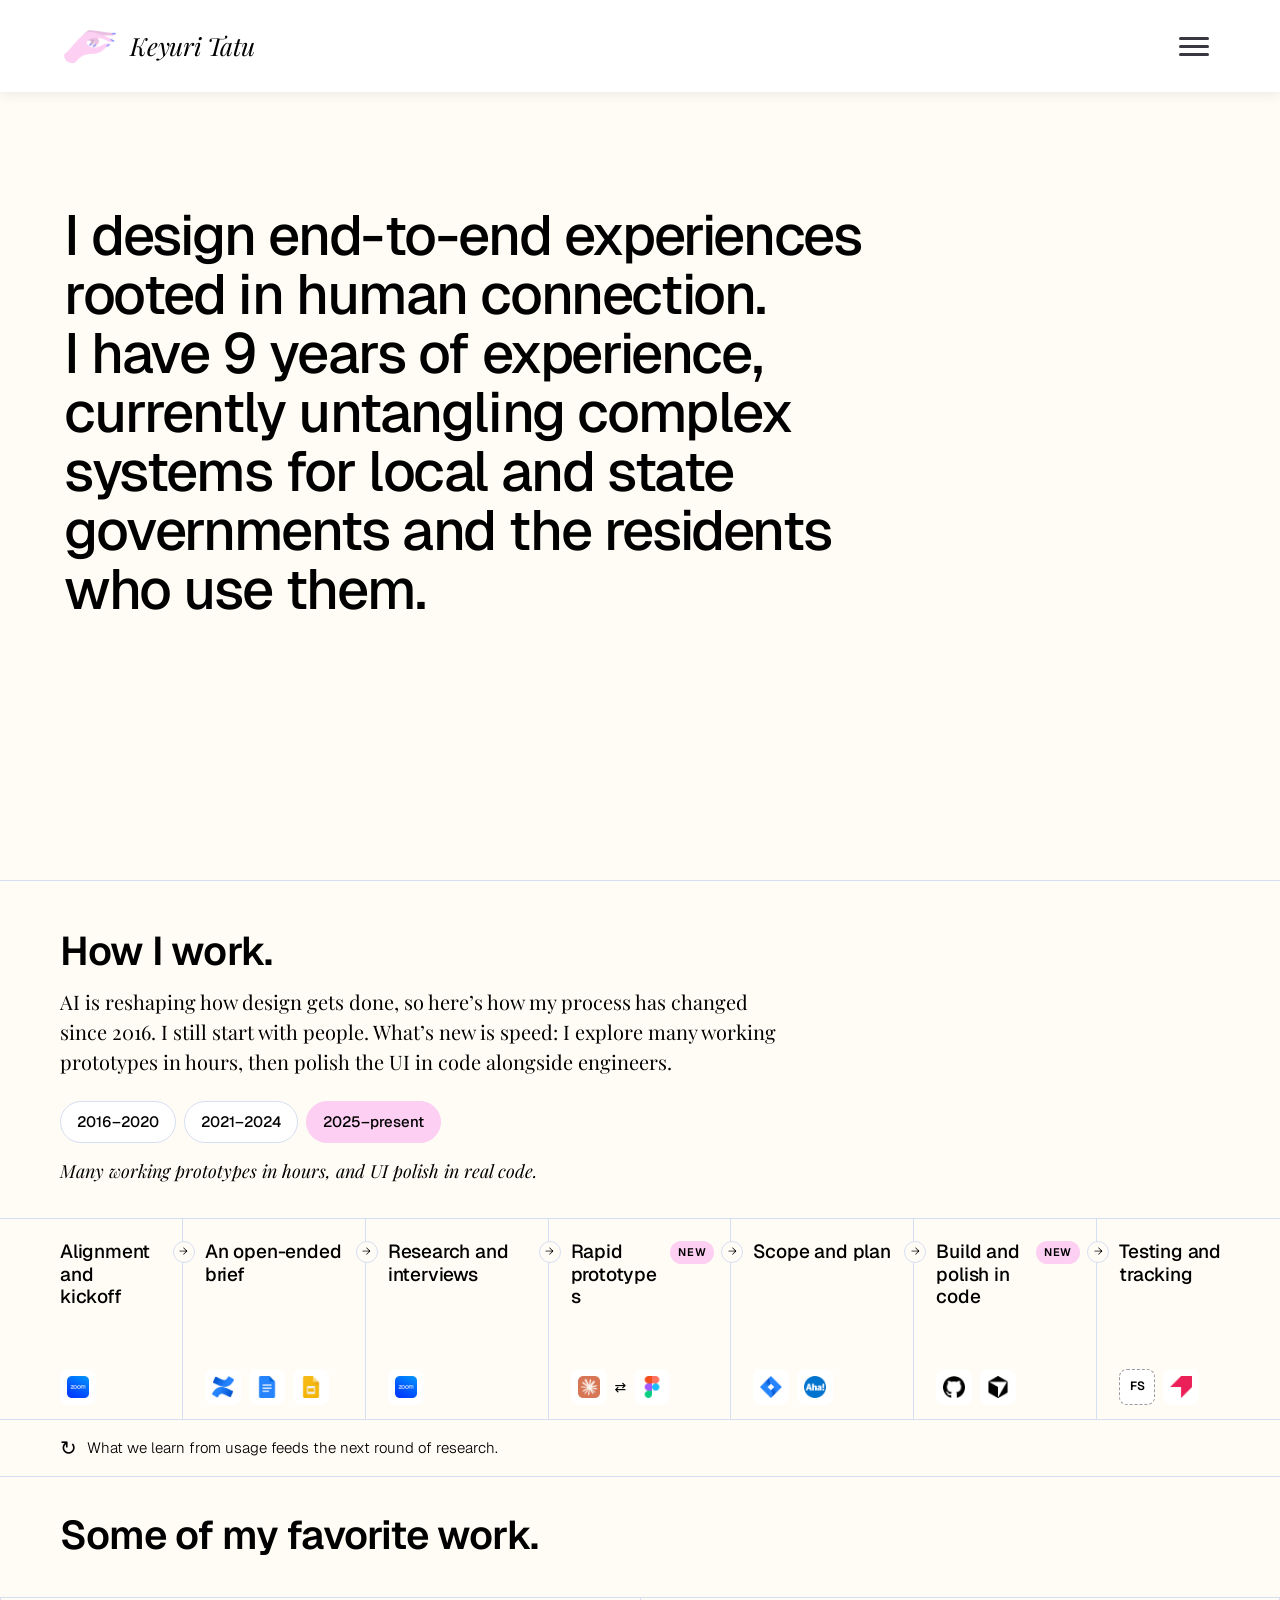
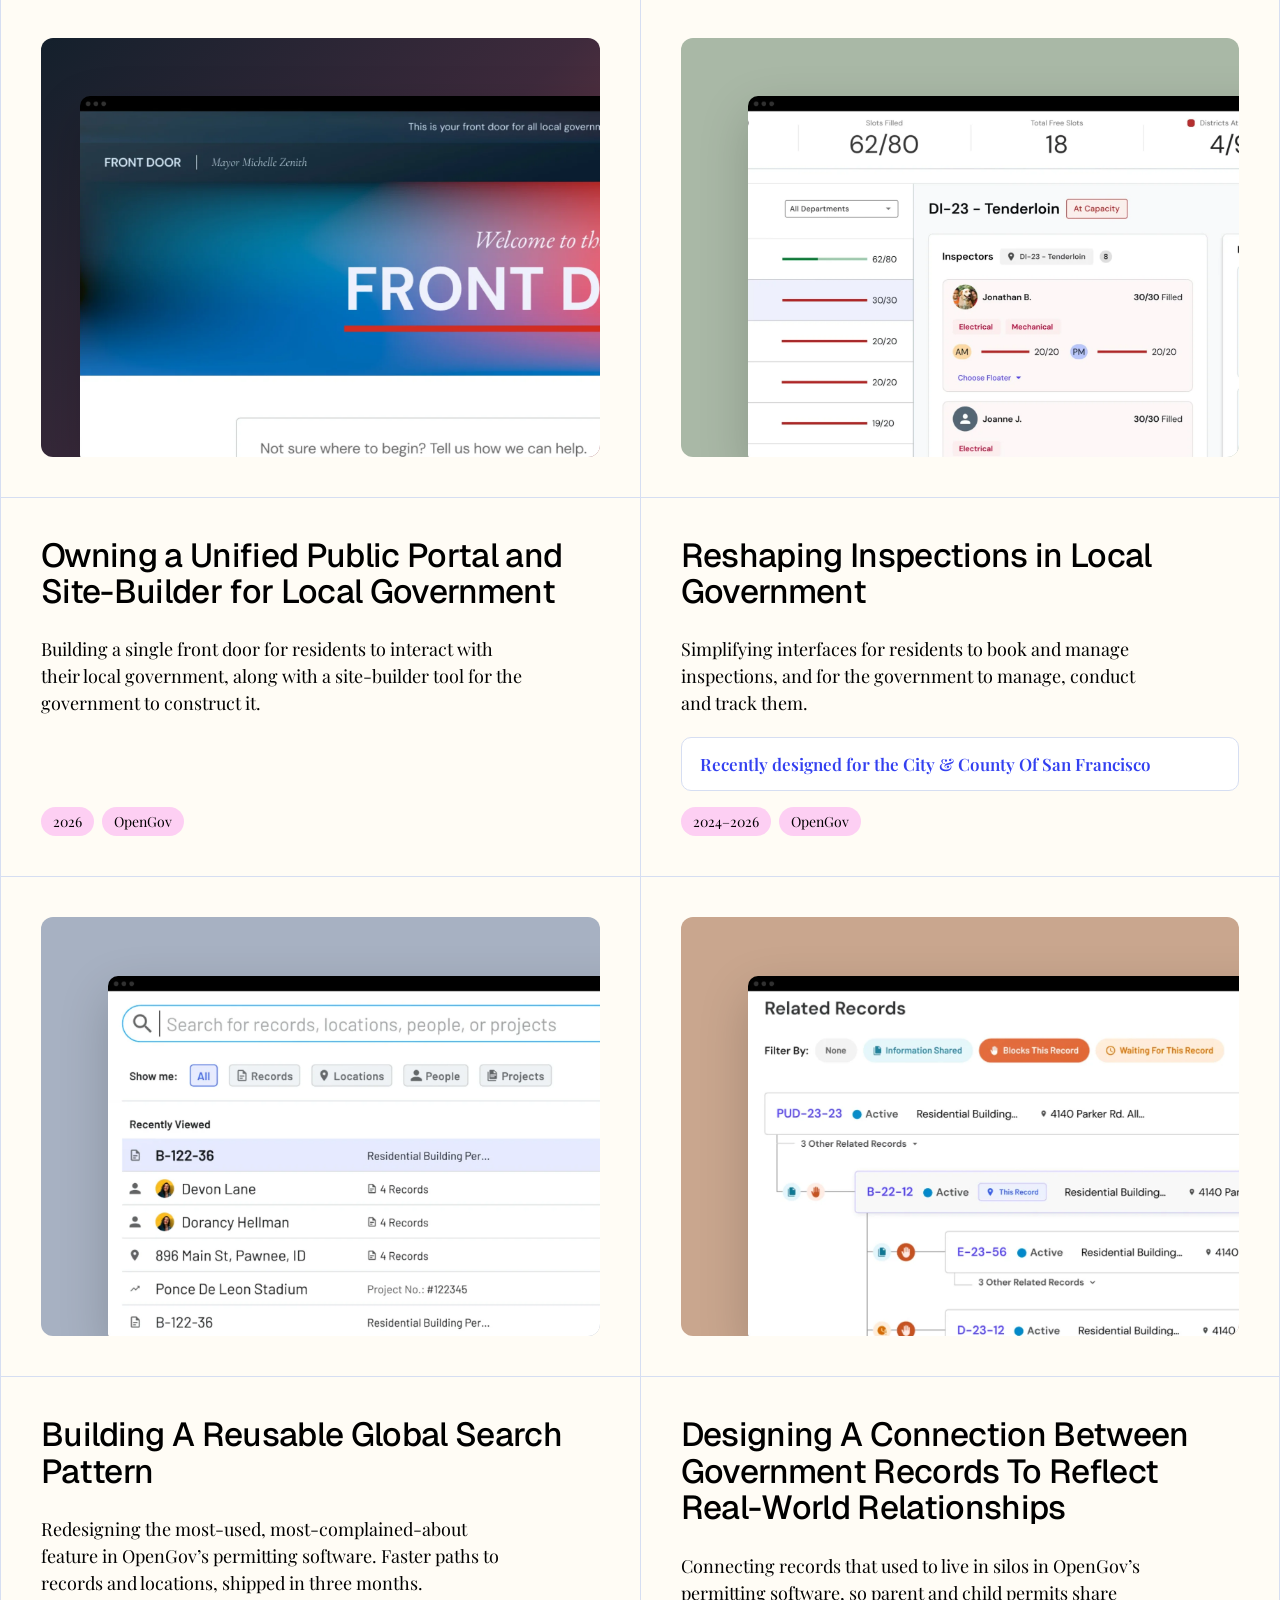
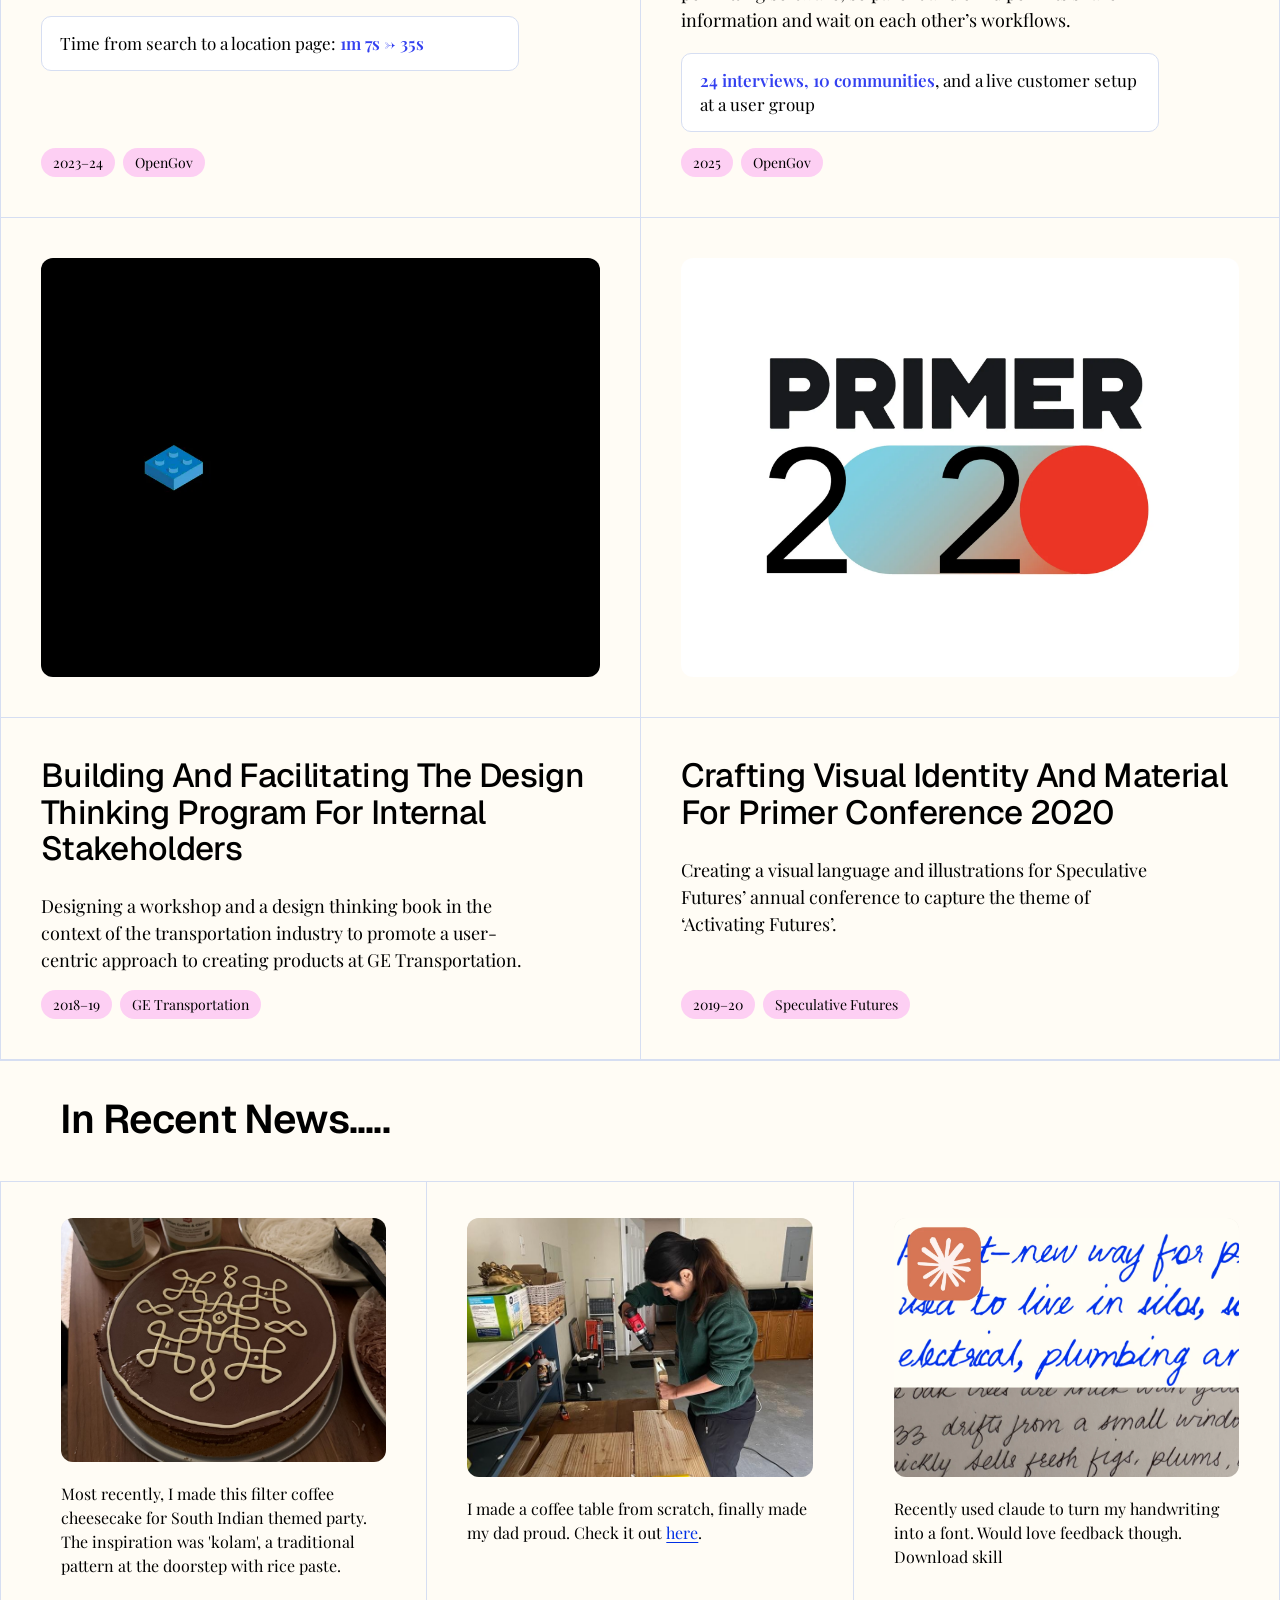
==== commit 34915413: "Homepage: 9 years of experience Co-Authored-By: Claude Opus 5.5 <noreply@anthropic.com> Claude-Sessi" ====
--- a/index.html
+++ b/index.html
@@ -201,7 +201,7 @@
 <main style="padding: 0 0 6rem; min-height: 3510px; padding-bottom: 0rem; background-color: transparent">
 <div style="padding: 0 clamp(1.25rem, 5vw, 4rem); margin-top: 0px; margin-bottom: 0px; min-height: 717px; background-color: transparent">
 <h1 class="sr-only">Keyuri Tatu, product designer</h1>
-<div style="box-sizing: border-box; display: flex; flex-direction: column; gap: 0px"><div style="box-sizing: border-box; display: flex; flex-direction: column; gap: 24px; min-height: 596px"><p style="max-width: 75%; margin: 3.5rem 0 0; color: #000000; font-family: 'Playfair Display', Georgia, serif; font-size: 24px; line-height: 1.4; width: 75%; font-weight: 400; letter-spacing: 0.5px"><br></p><h1 style="margin: 0 0 2rem; font-family: 'Geist', system-ui, sans-serif; font-weight: 500; font-style: normal; font-size: 60px; line-height: 1.05; letter-spacing: -0.025em; max-width: 75%; margin-bottom: 2.25rem">I design end-to-end experiences rooted in human connection. <br>I have 11 years of experience, currently untangling complex systems for local and state governments and the residents who use them.</h1></div></div>
+<div style="box-sizing: border-box; display: flex; flex-direction: column; gap: 0px"><div style="box-sizing: border-box; display: flex; flex-direction: column; gap: 24px; min-height: 596px"><p style="max-width: 75%; margin: 3.5rem 0 0; color: #000000; font-family: 'Playfair Display', Georgia, serif; font-size: 24px; line-height: 1.4; width: 75%; font-weight: 400; letter-spacing: 0.5px"><br></p><h1 style="margin: 0 0 2rem; font-family: 'Geist', system-ui, sans-serif; font-weight: 500; font-style: normal; font-size: 60px; line-height: 1.05; letter-spacing: -0.025em; max-width: 75%; margin-bottom: 2.25rem">I design end-to-end experiences rooted in human connection. <br>I have 9 years of experience, currently untangling complex systems for local and state governments and the residents who use them.</h1></div></div>
 <h2 id="work" style="margin: clamp(5rem, 10vw, 8.5rem) 0 0; font-family: 'Geist', system-ui, sans-serif; font-weight: 500; font-size: clamp(2.4rem, 5vw, 4rem); line-height: 1; letter-spacing: -0.025em; font-style: normal"><br></h2>
 </div>
 
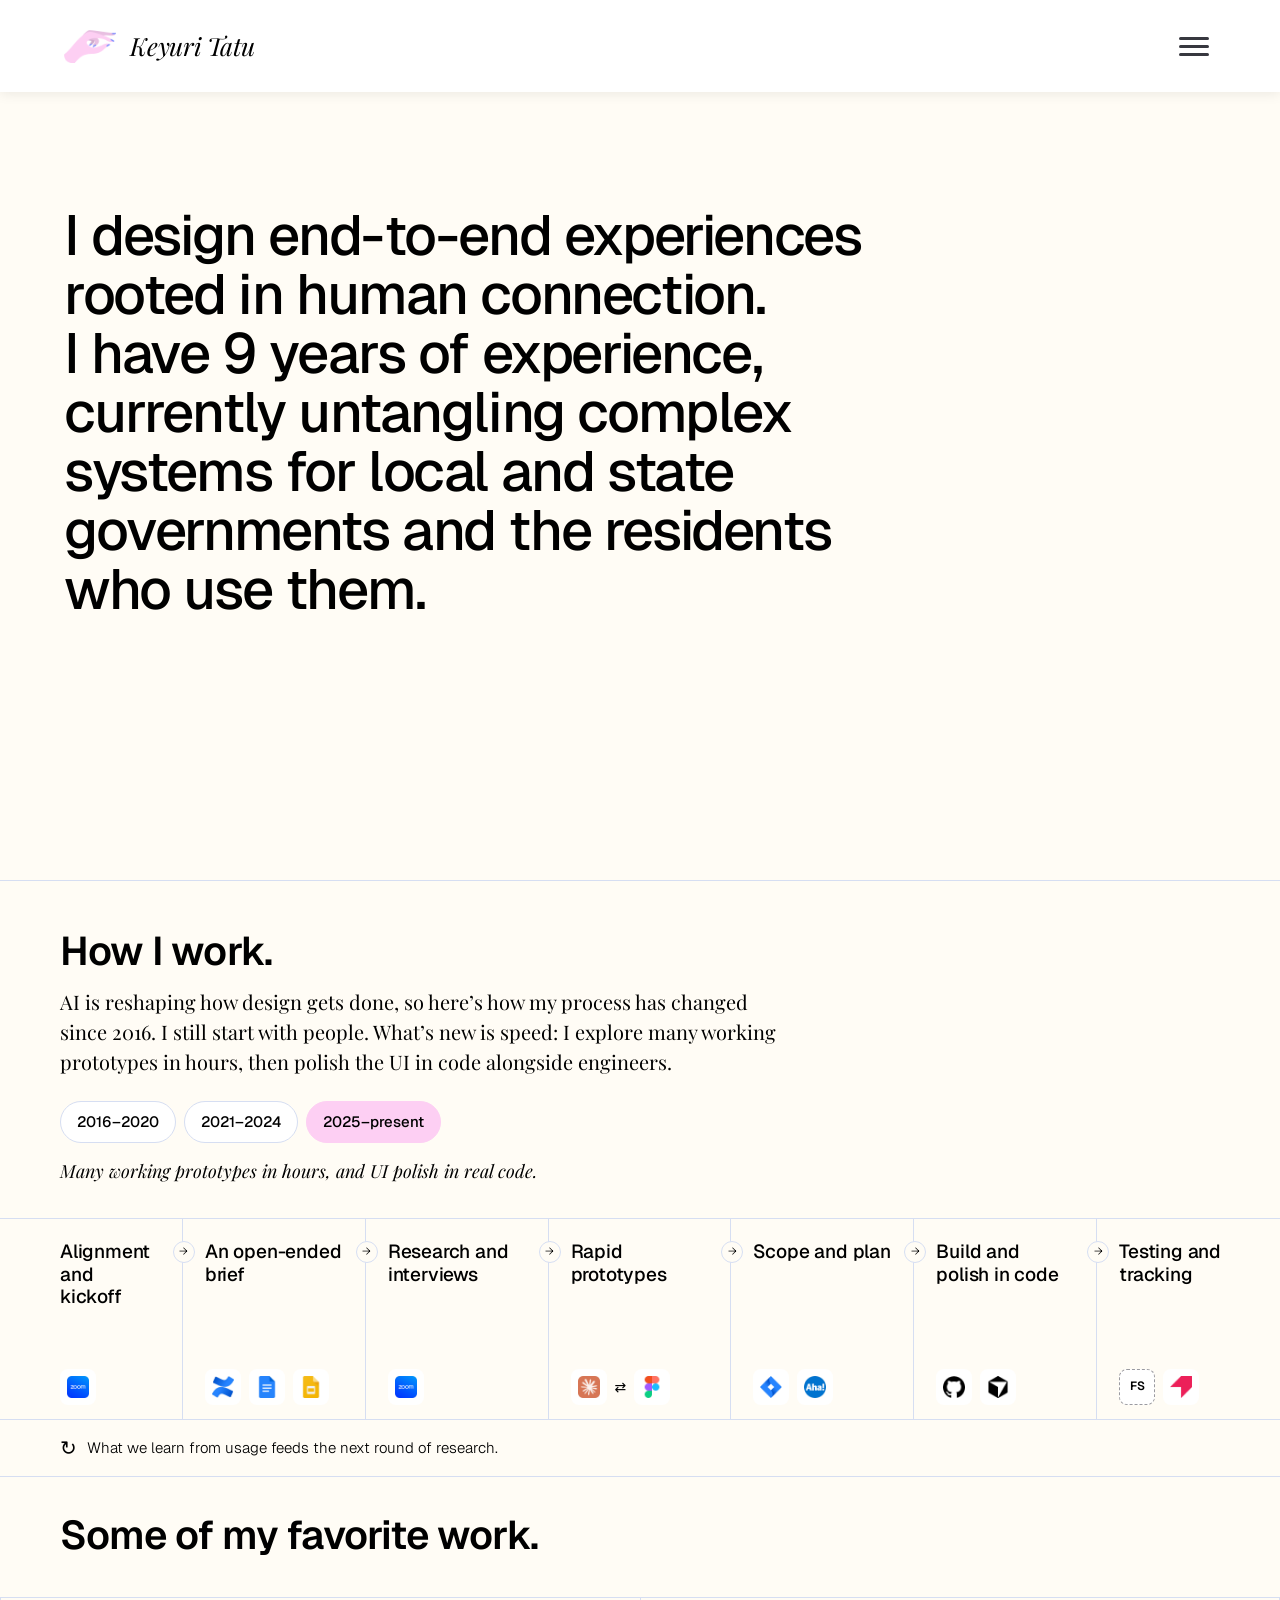
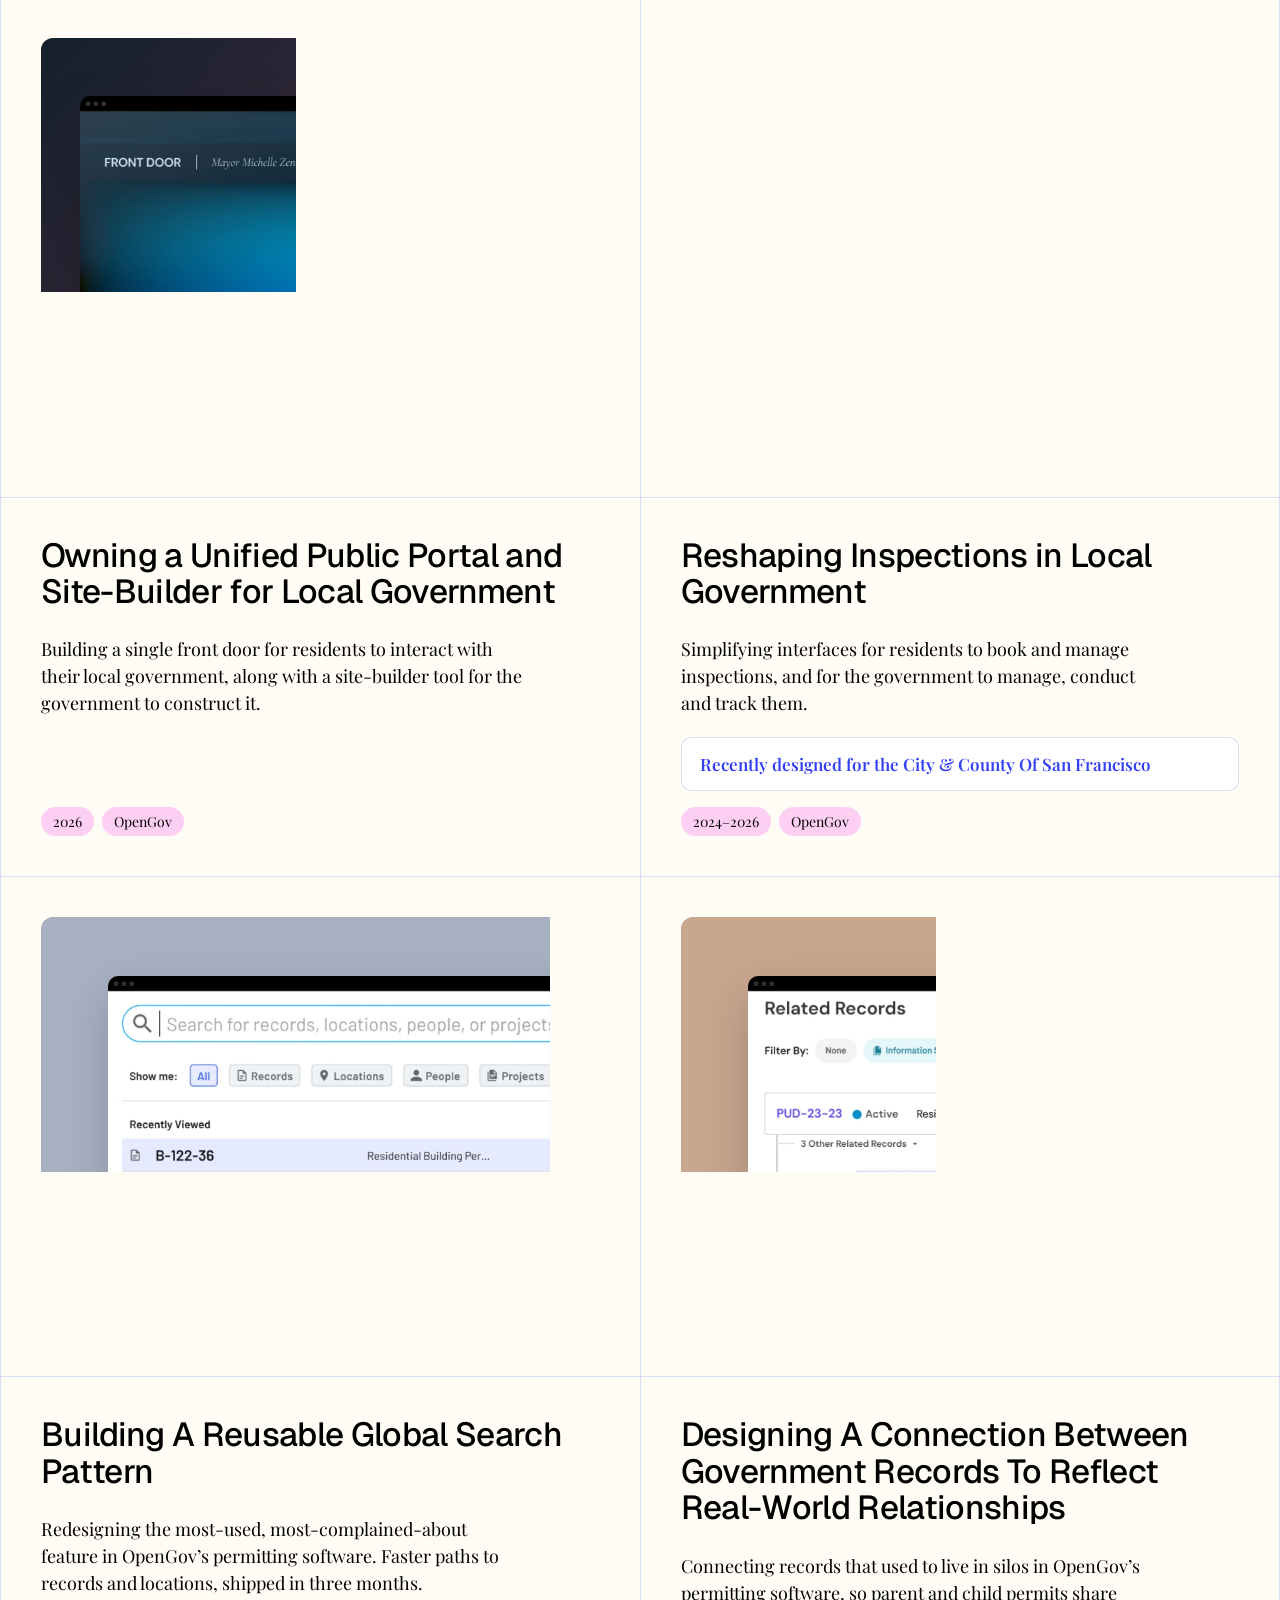
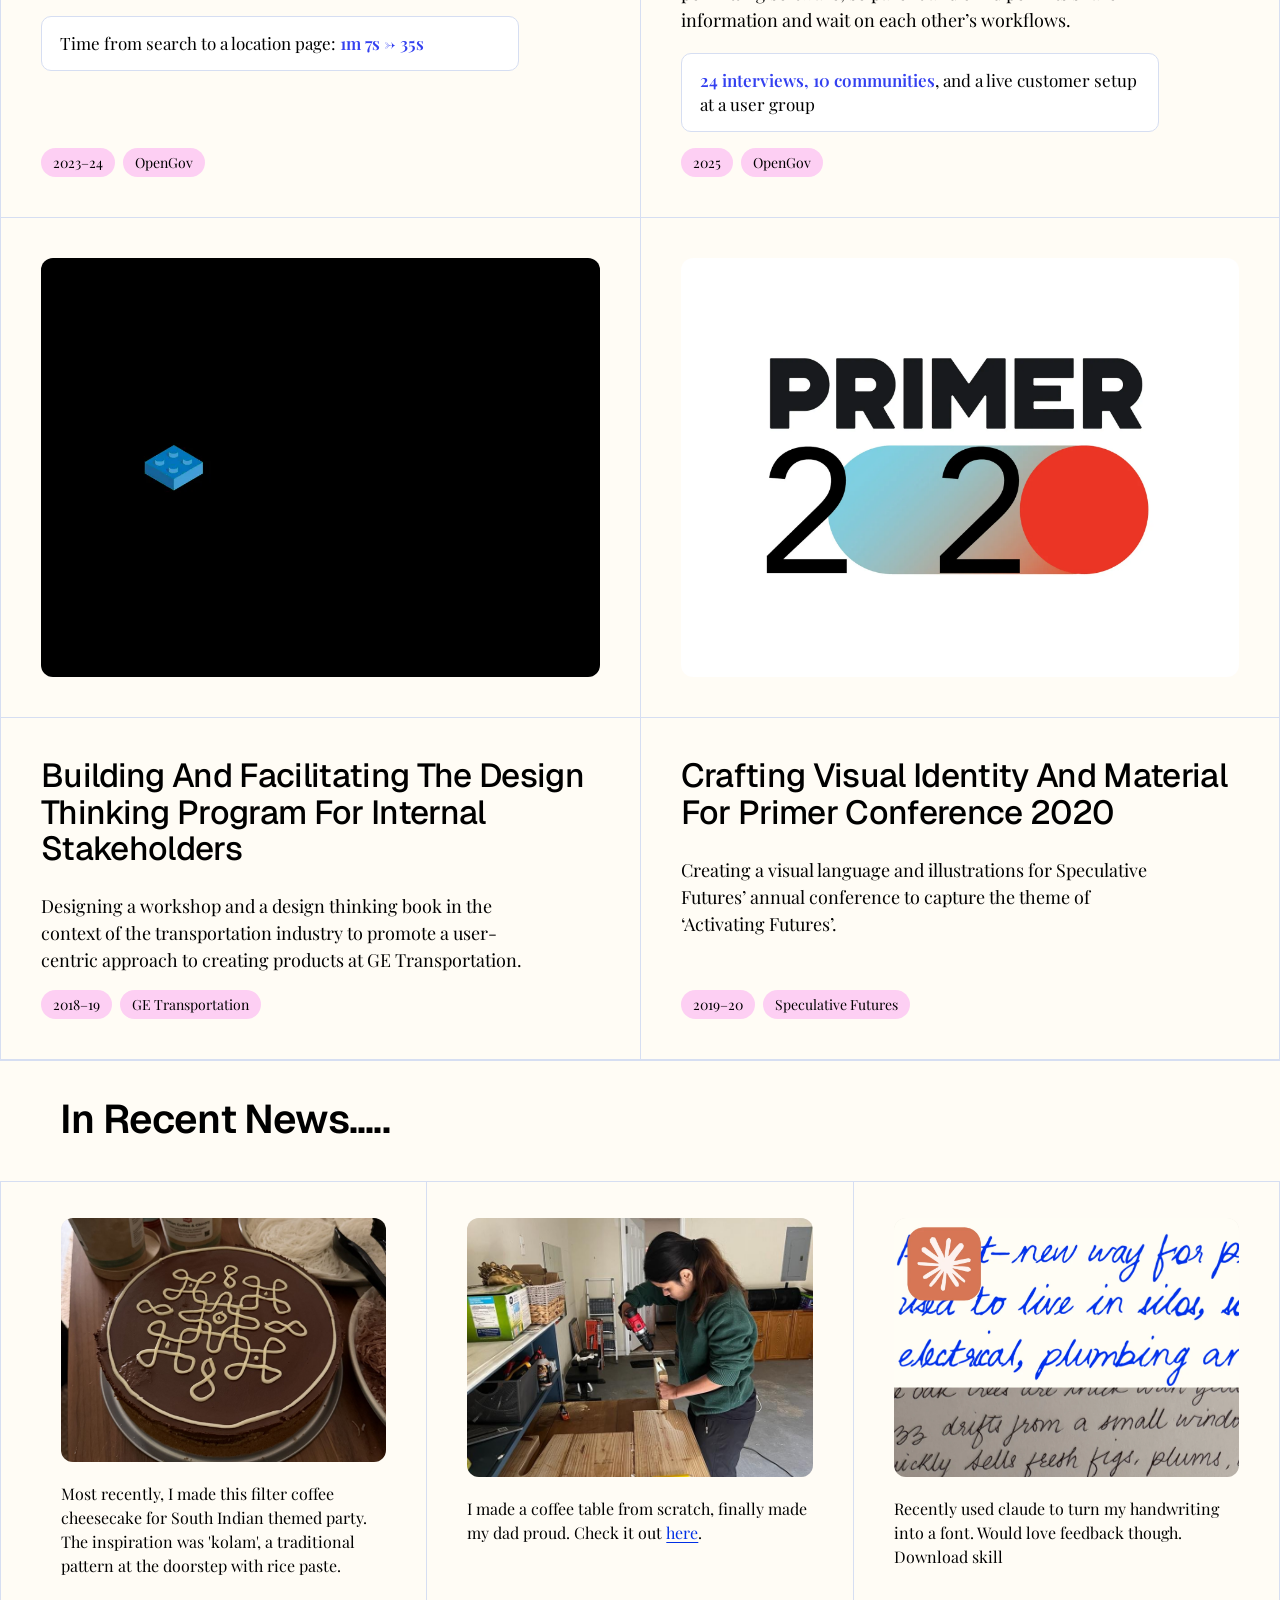
==== commit 8284bfc1: "How I work: remove New tags Co-Authored-By: Claude Opus 5.5 <noreply@anthropic.com> Claude-Session: " ====
--- a/index.html
+++ b/index.html
@@ -5,6 +5,17 @@
 <meta name="viewport" content="width=device-width,initial-scale=1">
 <title>Keyuri Tatu – Home</title>
 <meta name="description" content="Keyuri Tatu, product designer. Case studies in UX strategy, research and system design.">
+<meta property="og:type" content="website">
+<meta property="og:site_name" content="Keyuri Tatu">
+<meta property="og:title" content="Keyuri Tatu – Staff Product Designer">
+<meta property="og:description" content="Keyuri Tatu, product designer. Case studies in UX strategy, research and system design.">
+<meta property="og:url" content="https://keyuritatu.com/">
+<meta property="og:image" content="https://keyuritatu.com/media/social-card.png">
+<meta property="og:image:width" content="1200">
+<meta property="og:image:height" content="630">
+<meta property="og:image:alt" content="Keyuri Tatu, Staff Product Designer, keyuritatu.com">
+<meta name="twitter:card" content="summary_large_image">
+<meta name="twitter:image" content="https://keyuritatu.com/media/social-card.png">
 <link rel="icon" href="/media/logo-hand.png">
 <link rel="preconnect" href="https://fonts.googleapis.com">
 <link rel="preconnect" href="https://fonts.gstatic.com" crossorigin="">
@@ -210,7 +221,7 @@
 <section class="flow-wrap" aria-labelledby="how-i-work" style="background-color: transparent">
 <div class="flow-head"><b id="how-i-work">How I work.</b></div>
 <p class="flow-blurb">AI is reshaping how design gets done, so here’s how my process has changed since 2016. I still start with people. What’s new is speed: I explore many working prototypes in hours, then polish the UI in code alongside engineers.</p>
-<input type="radio" name="eraF" id="f1" class="fr"><input type="radio" name="eraF" id="f2" class="fr"><input type="radio" name="eraF" id="f3" class="fr" checked><div class="fchips" role="group" aria-label="Choose an era"><label for="f1">2016–2020</label><label for="f2">2021–2024</label><label for="f3">2025–present</label></div><div class="ftks"><p class="ftk f1">Pen, paper and sticky notes first, then Sketch.</p><p class="ftk f2">Research, synthesis and design move into shared tools.</p><p class="ftk f3">Many working prototypes in hours, and UI polish in real code.</p></div><div class="fgrids"><ol class="ff f1" style="--n:5"><li><h4>Research and interviews</h4></li><li><h4>Synthesis</h4><div class="tools"><span data-tip="Sticky notes"><b role="img" aria-label="Sticky notes"><svg aria-hidden="true" viewBox="0 0 28 28" width="28" height="28"><path d="M4 4h20v14l-6 6H4z" fill="#FFE27A" stroke="#2B2B2B" stroke-width="1.2" stroke-linejoin="round"/><path d="M18 24v-6h6" fill="#F2C94C" stroke="#2B2B2B" stroke-width="1.2" stroke-linejoin="round"/></svg></b></span></div></li><li><h4>Sketches and wireframes</h4><div class="tools"><span data-tip="Paper"><b role="img" aria-label="Paper"><svg aria-hidden="true" viewBox="0 0 28 28" width="28" height="28"><rect x="4" y="3" width="16" height="22" rx="1.5" fill="#fff" stroke="#2B2B2B" stroke-width="1.2"/><path d="M8 9h8M8 13h6" stroke="#2B2B2B" stroke-width="1.2" stroke-linecap="round"/><path d="M14 22l9-9 2.5 2.5-9 9H14z" fill="#FDCFF3" stroke="#2B2B2B" stroke-width="1.2" stroke-linejoin="round"/></svg></b></span></div></li><li><h4>Design and prototyping</h4><div class="tools"><span data-tip="Sketch"><b><img src="/media/logos/sketch.png" alt="Sketch"></b></span></div></li><li><h4>Testing</h4></li></ol><ol class="ff f2" style="--n:5"><li><h4>Research and interviews</h4><div class="tools"><span data-tip="Dovetail"><b><img src="/media/logos/dovetail.png" alt="Dovetail"></b></span><span data-tip="Zoom"><b><img src="/media/logos/zoom.png" alt="Zoom"></b></span><span data-tip="HeyMarvin"><b><img src="/media/logos/heymarvin.png" alt="HeyMarvin"></b></span></div></li><li><h4>Synthesis</h4><div class="tools"><span data-tip="FigJam"><b class="txt ph" role="img" aria-label="FigJam (logo needed)">FJ</b></span><span data-tip="HeyMarvin"><b><img src="/media/logos/heymarvin.png" alt="HeyMarvin"></b></span></div></li><li><h4>Design and prototyping</h4><div class="tools"><span data-tip="Figma"><b><img src="/media/logos/figma.png" alt="Figma"></b></span></div></li><li><h4>Testing</h4></li><li><h4>Tracking</h4><div class="tools"><span data-tip="Pendo"><b><img src="/media/logos/pendo.png" alt="Pendo"></b></span></div></li></ol><ol class="ff f3" style="--n:7"><li><h4>Alignment and kickoff</h4><div class="tools"><span data-tip="Zoom"><b><img src="/media/logos/zoom.png" alt="Zoom"></b></span></div></li><li><h4>An open-ended brief</h4><div class="tools"><span data-tip="Confluence"><b><img src="/media/logos/confluence.png" alt="Confluence"></b></span><span data-tip="Google Docs"><b><img src="/media/logos/gdocs.png" alt="Google Docs"></b></span><span data-tip="Google Slides"><b><img src="/media/logos/gslides.png" alt="Google Slides"></b></span></div></li><li><h4>Research and interviews</h4><div class="tools"><span data-tip="Zoom"><b><img src="/media/logos/zoom.png" alt="Zoom"></b></span></div></li><li class="isnew"><em class="new">New</em><h4>Rapid prototypes</h4><div class="tools"><span data-tip="Claude"><b><img src="/media/logos/claude.png" alt="Claude"></b></span><i aria-hidden="true">⇄</i><span data-tip="Figma"><b><img src="/media/logos/figma.png" alt="Figma"></b></span></div></li><li><h4>Scope and plan</h4><div class="tools"><span data-tip="Jira"><b><img src="/media/logos/jira.png" alt="Jira"></b></span><span data-tip="Aha!"><b><img src="/media/logos/aha.png" alt="Aha!"></b></span></div></li><li class="isnew"><em class="new">New</em><h4>Build and polish in code</h4><div class="tools"><span data-tip="GitHub"><b><img src="/media/logos/github.png" alt="GitHub"></b></span><span data-tip="Cursor"><b><img src="/media/logos/cursor.png" alt="Cursor"></b></span></div></li><li><h4>Testing and tracking</h4><div class="tools"><span data-tip="FullStory"><b class="txt ph" role="img" aria-label="FullStory (logo needed)">FS</b></span><span data-tip="Pendo"><b><img src="/media/logos/pendo.png" alt="Pendo"></b></span></div></li></ol><p class="floop f3"><span aria-hidden="true">↻</span>What we learn from usage feeds the next round of research.</p></div>
+<input type="radio" name="eraF" id="f1" class="fr"><input type="radio" name="eraF" id="f2" class="fr"><input type="radio" name="eraF" id="f3" class="fr" checked><div class="fchips" role="group" aria-label="Choose an era"><label for="f1">2016–2020</label><label for="f2">2021–2024</label><label for="f3">2025–present</label></div><div class="ftks"><p class="ftk f1">Pen, paper and sticky notes first, then Sketch.</p><p class="ftk f2">Research, synthesis and design move into shared tools.</p><p class="ftk f3">Many working prototypes in hours, and UI polish in real code.</p></div><div class="fgrids"><ol class="ff f1" style="--n:5"><li><h4>Research and interviews</h4></li><li><h4>Synthesis</h4><div class="tools"><span data-tip="Sticky notes"><b role="img" aria-label="Sticky notes"><svg aria-hidden="true" viewBox="0 0 28 28" width="28" height="28"><path d="M4 4h20v14l-6 6H4z" fill="#FFE27A" stroke="#2B2B2B" stroke-width="1.2" stroke-linejoin="round"/><path d="M18 24v-6h6" fill="#F2C94C" stroke="#2B2B2B" stroke-width="1.2" stroke-linejoin="round"/></svg></b></span></div></li><li><h4>Sketches and wireframes</h4><div class="tools"><span data-tip="Paper"><b role="img" aria-label="Paper"><svg aria-hidden="true" viewBox="0 0 28 28" width="28" height="28"><rect x="4" y="3" width="16" height="22" rx="1.5" fill="#fff" stroke="#2B2B2B" stroke-width="1.2"/><path d="M8 9h8M8 13h6" stroke="#2B2B2B" stroke-width="1.2" stroke-linecap="round"/><path d="M14 22l9-9 2.5 2.5-9 9H14z" fill="#FDCFF3" stroke="#2B2B2B" stroke-width="1.2" stroke-linejoin="round"/></svg></b></span></div></li><li><h4>Design and prototyping</h4><div class="tools"><span data-tip="Sketch"><b><img src="/media/logos/sketch.png" alt="Sketch"></b></span></div></li><li><h4>Testing</h4></li></ol><ol class="ff f2" style="--n:5"><li><h4>Research and interviews</h4><div class="tools"><span data-tip="Dovetail"><b><img src="/media/logos/dovetail.png" alt="Dovetail"></b></span><span data-tip="Zoom"><b><img src="/media/logos/zoom.png" alt="Zoom"></b></span><span data-tip="HeyMarvin"><b><img src="/media/logos/heymarvin.png" alt="HeyMarvin"></b></span></div></li><li><h4>Synthesis</h4><div class="tools"><span data-tip="FigJam"><b class="txt ph" role="img" aria-label="FigJam (logo needed)">FJ</b></span><span data-tip="HeyMarvin"><b><img src="/media/logos/heymarvin.png" alt="HeyMarvin"></b></span></div></li><li><h4>Design and prototyping</h4><div class="tools"><span data-tip="Figma"><b><img src="/media/logos/figma.png" alt="Figma"></b></span></div></li><li><h4>Testing</h4></li><li><h4>Tracking</h4><div class="tools"><span data-tip="Pendo"><b><img src="/media/logos/pendo.png" alt="Pendo"></b></span></div></li></ol><ol class="ff f3" style="--n:7"><li><h4>Alignment and kickoff</h4><div class="tools"><span data-tip="Zoom"><b><img src="/media/logos/zoom.png" alt="Zoom"></b></span></div></li><li><h4>An open-ended brief</h4><div class="tools"><span data-tip="Confluence"><b><img src="/media/logos/confluence.png" alt="Confluence"></b></span><span data-tip="Google Docs"><b><img src="/media/logos/gdocs.png" alt="Google Docs"></b></span><span data-tip="Google Slides"><b><img src="/media/logos/gslides.png" alt="Google Slides"></b></span></div></li><li><h4>Research and interviews</h4><div class="tools"><span data-tip="Zoom"><b><img src="/media/logos/zoom.png" alt="Zoom"></b></span></div></li><li><h4>Rapid prototypes</h4><div class="tools"><span data-tip="Claude"><b><img src="/media/logos/claude.png" alt="Claude"></b></span><i aria-hidden="true">⇄</i><span data-tip="Figma"><b><img src="/media/logos/figma.png" alt="Figma"></b></span></div></li><li><h4>Scope and plan</h4><div class="tools"><span data-tip="Jira"><b><img src="/media/logos/jira.png" alt="Jira"></b></span><span data-tip="Aha!"><b><img src="/media/logos/aha.png" alt="Aha!"></b></span></div></li><li><h4>Build and polish in code</h4><div class="tools"><span data-tip="GitHub"><b><img src="/media/logos/github.png" alt="GitHub"></b></span><span data-tip="Cursor"><b><img src="/media/logos/cursor.png" alt="Cursor"></b></span></div></li><li><h4>Testing and tracking</h4><div class="tools"><span data-tip="FullStory"><b class="txt ph" role="img" aria-label="FullStory (logo needed)">FS</b></span><span data-tip="Pendo"><b><img src="/media/logos/pendo.png" alt="Pendo"></b></span></div></li></ol><p class="floop f3"><span aria-hidden="true">↻</span>What we learn from usage feeds the next round of research.</p></div>
 </section>
 
 <div class="facts" aria-label="Highlights" style="background-color: transparent">
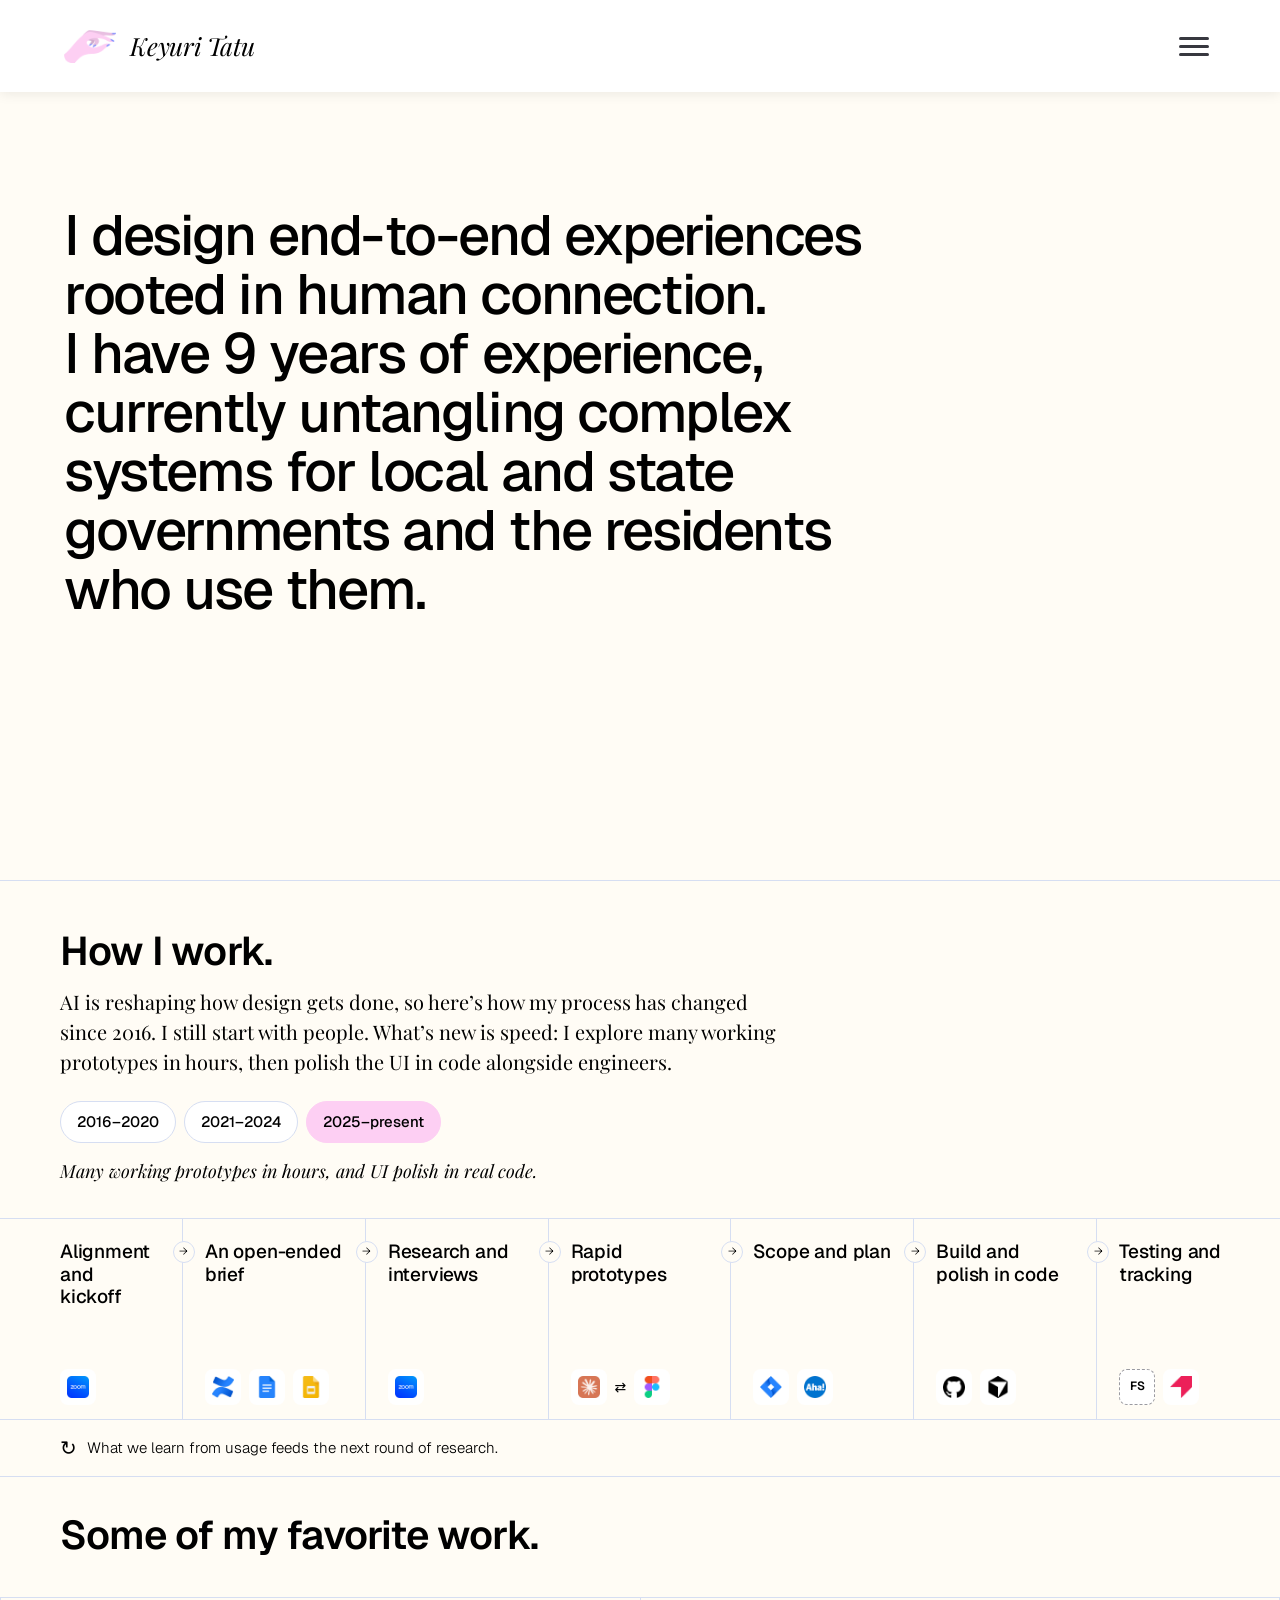
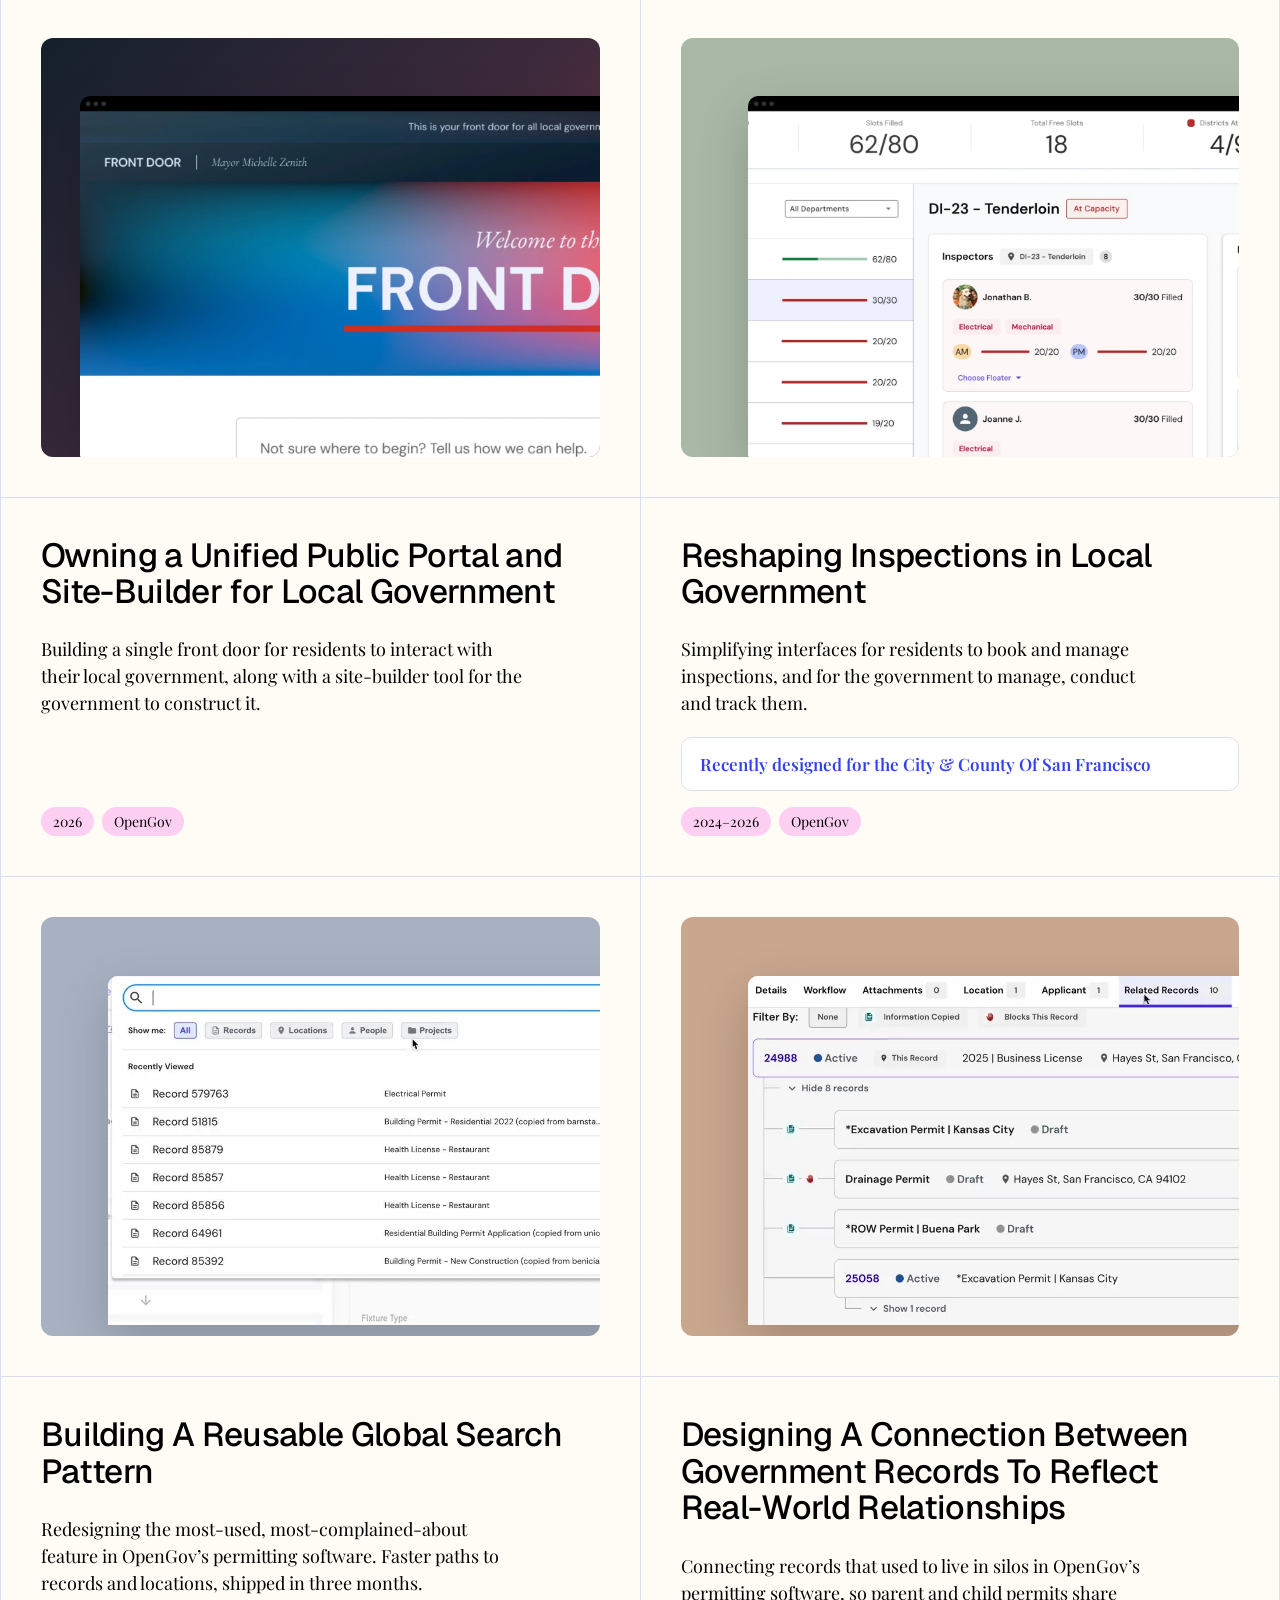
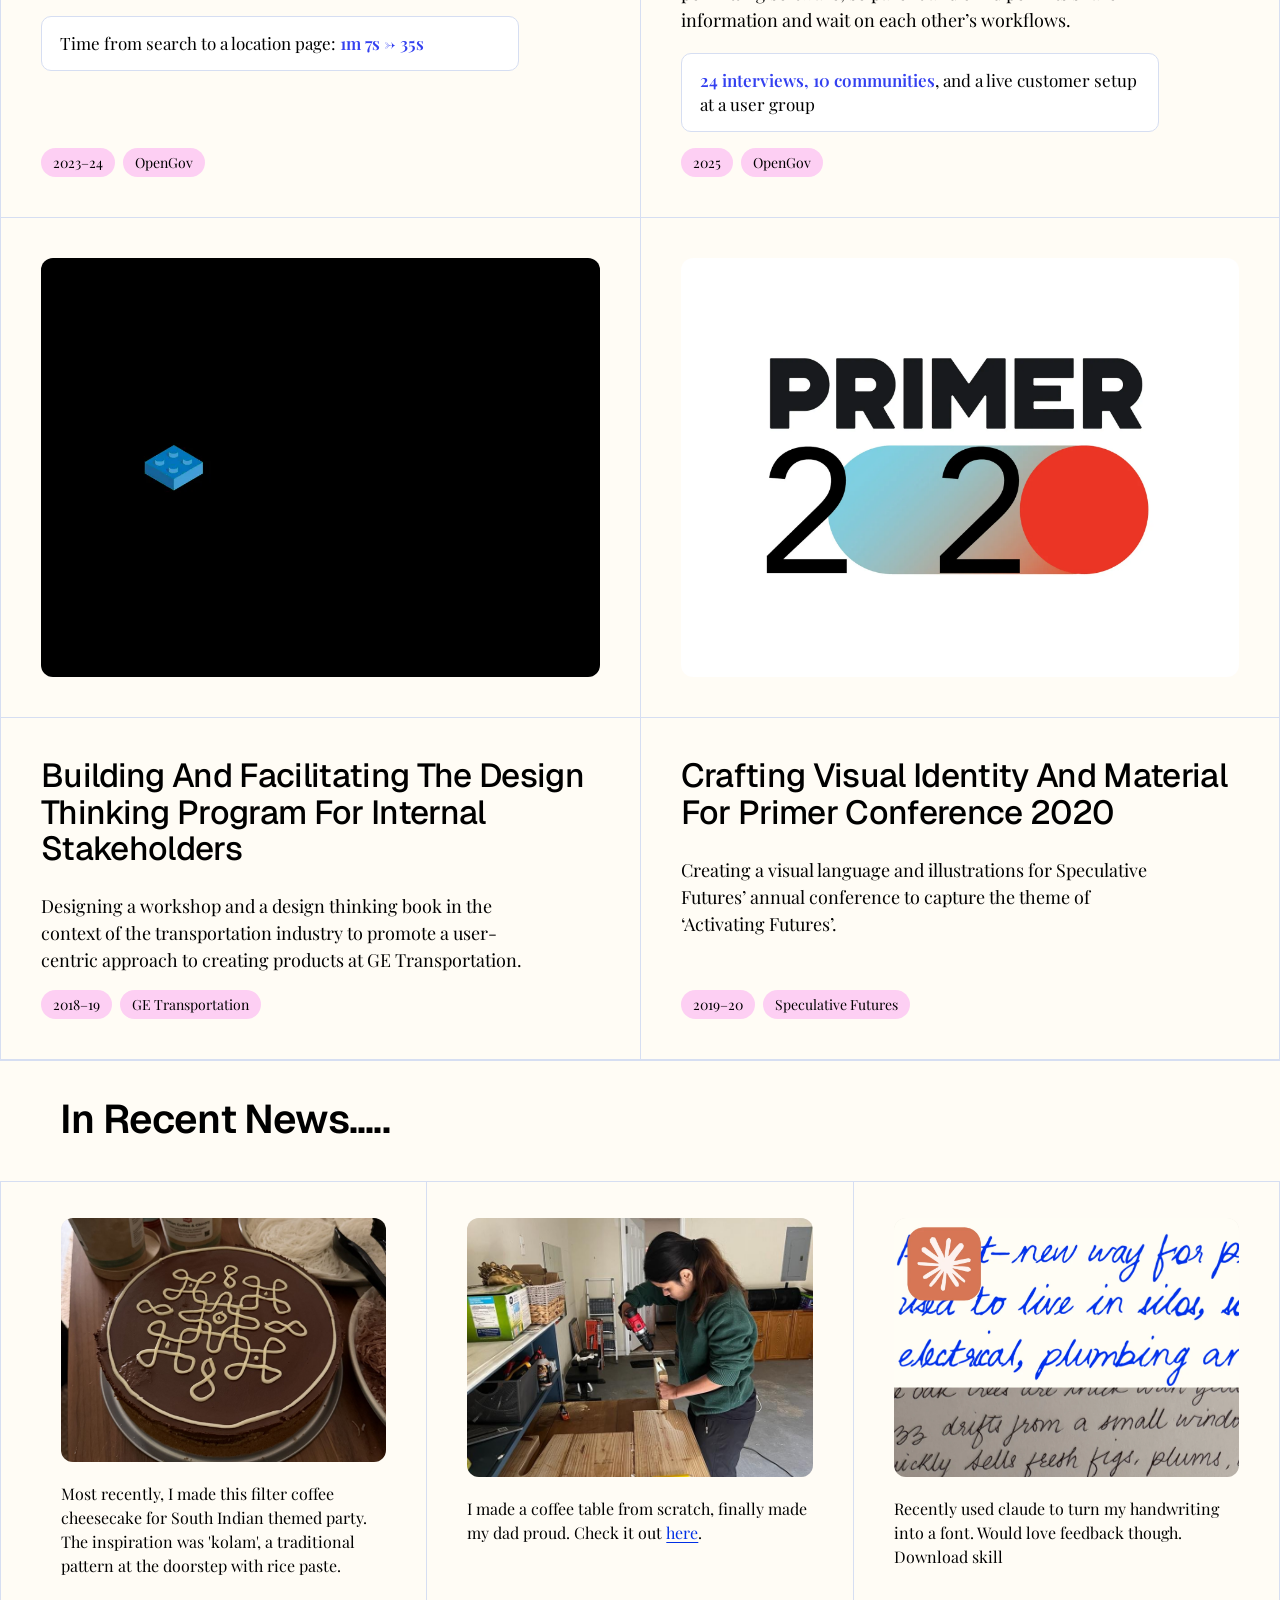
==== commit 6e9b826b: "Add Related Records and Global Search videos, video homepage tiles Co-Authored-By: Claude Opus 5.5 <" ====
--- a/index.html
+++ b/index.html
@@ -173,6 +173,8 @@
 @media(prefers-reduced-motion:reduce){.ff li{animation:none}}
 @media(max-width:1100px){.ff{grid-template-columns:repeat(2,minmax(0,1fr))}.ff li::after{display:none}.ff li:first-child{padding-left:22px}.ff li:nth-child(odd){padding-left:60px}.ff li{border-right:1px solid #D6DEF2;border-bottom:1px solid #D6DEF2}.ff li:nth-child(even){border-right:0}.ff{border-bottom:0}}
 @media(max-width:600px){.fgrids{margin:0 -1.25rem}.ff{grid-template-columns:1fr}.ff li,.ff li:nth-child(odd){flex-direction:row;flex-wrap:wrap;align-items:center;justify-content:space-between;gap:8px 12px;padding:14px 1.25rem;min-height:0;border-right:0}.ff .new{position:static;order:-1;flex-basis:100%;flex-grow:0;max-width:max-content}.ff h4,.ff li.isnew h4{font-size:17px;flex:1;padding-right:0}.ff .tools{margin-top:0;padding-top:0;flex-wrap:nowrap;flex:none;gap:6px}.ff .tools b{width:30px;height:30px}.ff .tools b img,.ff .tools b svg{width:18px;height:18px}.ff .tools span::after{left:auto;right:0;transform:translate(0,4px)}.ff .tools span:hover::after{transform:none}.floop{padding:14px 1.25rem}.fchips{flex-wrap:nowrap;gap:6px}.fchips label{padding:6px 10px;font-size:13px;white-space:nowrap}}
+.hero-wrap{position:relative}
+.card .shot.a-shot video.tile-vid{position:absolute;left:12%;top:14%;width:118%;height:auto;aspect-ratio:8/5;object-fit:cover;object-position:0 0;display:block;background:#FFFFFF;border-radius:10px 0 0 0;box-shadow:0 18px 50px rgba(0,0,0,.18)}
 
 .site-header{position:relative;z-index:20;display:flex;justify-content:space-between;align-items:center;padding:1.5rem clamp(1.25rem,5vw,4rem);font-family:'Playfair Display',Georgia,serif;font-size:18px;font-weight:300;color:#FFFFFF}
 @font-face{font-family:"My Hand";src:url("/fonts/MyHand.woff2") format("woff2");font-weight:400;font-style:normal;font-display:swap}
@@ -210,7 +212,7 @@
 <div style="min-height: 100vh; background: #FFFCF5; color: #000000; font-family: 'Playfair Display', Georgia, serif; font-size: 18px; line-height: 1.6; font-weight: 300">
 <div style="position: relative; z-index: 20; background-color: #FFFFFF"><header class="site-header light"><a class="name" href="/" aria-label="Keyuri Tatu, home"><img src="/media/menu-hand.png" alt=""><span>Keyuri Tatu</span></a><button type="button" class="menu-btn" aria-label="Open menu" aria-expanded="false" aria-controls="site-menu"><span class="trig"><i style="top:2px"></i><i style="top:10px"></i><i style="top:18px"></i></span></button><nav id="site-menu" class="site-menu" aria-label="Site" hidden><a href="/" aria-current="page">Case Studies</a><a href="/about">About Me</a><a href="/resume">Resume</a><a href="/other-things">Other Things</a></nav></header></div>
 <main style="padding: 0 0 6rem; min-height: 3510px; padding-bottom: 0rem; background-color: transparent">
-<div style="padding: 0 clamp(1.25rem, 5vw, 4rem); margin-top: 0px; margin-bottom: 0px; min-height: 717px; background-color: transparent">
+<div class="hero-wrap" style="padding: 0 clamp(1.25rem, 5vw, 4rem); margin-top: 0px; margin-bottom: 0px; min-height: 717px; background-color: transparent">
 <h1 class="sr-only">Keyuri Tatu, product designer</h1>
 <div style="box-sizing: border-box; display: flex; flex-direction: column; gap: 0px"><div style="box-sizing: border-box; display: flex; flex-direction: column; gap: 24px; min-height: 596px"><p style="max-width: 75%; margin: 3.5rem 0 0; color: #000000; font-family: 'Playfair Display', Georgia, serif; font-size: 24px; line-height: 1.4; width: 75%; font-weight: 400; letter-spacing: 0.5px"><br></p><h1 style="margin: 0 0 2rem; font-family: 'Geist', system-ui, sans-serif; font-weight: 500; font-style: normal; font-size: 60px; line-height: 1.05; letter-spacing: -0.025em; max-width: 75%; margin-bottom: 2.25rem">I design end-to-end experiences rooted in human connection. <br>I have 9 years of experience, currently untangling complex systems for local and state governments and the residents who use them.</h1></div></div>
 <h2 id="work" style="margin: clamp(5rem, 10vw, 8.5rem) 0 0; font-family: 'Geist', system-ui, sans-serif; font-weight: 500; font-size: clamp(2.4rem, 5vw, 4rem); line-height: 1; letter-spacing: -0.025em; font-style: normal"><br></h2>
@@ -221,7 +223,7 @@
 <section class="flow-wrap" aria-labelledby="how-i-work" style="background-color: transparent">
 <div class="flow-head"><b id="how-i-work">How I work.</b></div>
 <p class="flow-blurb">AI is reshaping how design gets done, so here’s how my process has changed since 2016. I still start with people. What’s new is speed: I explore many working prototypes in hours, then polish the UI in code alongside engineers.</p>
-<input type="radio" name="eraF" id="f1" class="fr"><input type="radio" name="eraF" id="f2" class="fr"><input type="radio" name="eraF" id="f3" class="fr" checked><div class="fchips" role="group" aria-label="Choose an era"><label for="f1">2016–2020</label><label for="f2">2021–2024</label><label for="f3">2025–present</label></div><div class="ftks"><p class="ftk f1">Pen, paper and sticky notes first, then Sketch.</p><p class="ftk f2">Research, synthesis and design move into shared tools.</p><p class="ftk f3">Many working prototypes in hours, and UI polish in real code.</p></div><div class="fgrids"><ol class="ff f1" style="--n:5"><li><h4>Research and interviews</h4></li><li><h4>Synthesis</h4><div class="tools"><span data-tip="Sticky notes"><b role="img" aria-label="Sticky notes"><svg aria-hidden="true" viewBox="0 0 28 28" width="28" height="28"><path d="M4 4h20v14l-6 6H4z" fill="#FFE27A" stroke="#2B2B2B" stroke-width="1.2" stroke-linejoin="round"/><path d="M18 24v-6h6" fill="#F2C94C" stroke="#2B2B2B" stroke-width="1.2" stroke-linejoin="round"/></svg></b></span></div></li><li><h4>Sketches and wireframes</h4><div class="tools"><span data-tip="Paper"><b role="img" aria-label="Paper"><svg aria-hidden="true" viewBox="0 0 28 28" width="28" height="28"><rect x="4" y="3" width="16" height="22" rx="1.5" fill="#fff" stroke="#2B2B2B" stroke-width="1.2"/><path d="M8 9h8M8 13h6" stroke="#2B2B2B" stroke-width="1.2" stroke-linecap="round"/><path d="M14 22l9-9 2.5 2.5-9 9H14z" fill="#FDCFF3" stroke="#2B2B2B" stroke-width="1.2" stroke-linejoin="round"/></svg></b></span></div></li><li><h4>Design and prototyping</h4><div class="tools"><span data-tip="Sketch"><b><img src="/media/logos/sketch.png" alt="Sketch"></b></span></div></li><li><h4>Testing</h4></li></ol><ol class="ff f2" style="--n:5"><li><h4>Research and interviews</h4><div class="tools"><span data-tip="Dovetail"><b><img src="/media/logos/dovetail.png" alt="Dovetail"></b></span><span data-tip="Zoom"><b><img src="/media/logos/zoom.png" alt="Zoom"></b></span><span data-tip="HeyMarvin"><b><img src="/media/logos/heymarvin.png" alt="HeyMarvin"></b></span></div></li><li><h4>Synthesis</h4><div class="tools"><span data-tip="FigJam"><b class="txt ph" role="img" aria-label="FigJam (logo needed)">FJ</b></span><span data-tip="HeyMarvin"><b><img src="/media/logos/heymarvin.png" alt="HeyMarvin"></b></span></div></li><li><h4>Design and prototyping</h4><div class="tools"><span data-tip="Figma"><b><img src="/media/logos/figma.png" alt="Figma"></b></span></div></li><li><h4>Testing</h4></li><li><h4>Tracking</h4><div class="tools"><span data-tip="Pendo"><b><img src="/media/logos/pendo.png" alt="Pendo"></b></span></div></li></ol><ol class="ff f3" style="--n:7"><li><h4>Alignment and kickoff</h4><div class="tools"><span data-tip="Zoom"><b><img src="/media/logos/zoom.png" alt="Zoom"></b></span></div></li><li><h4>An open-ended brief</h4><div class="tools"><span data-tip="Confluence"><b><img src="/media/logos/confluence.png" alt="Confluence"></b></span><span data-tip="Google Docs"><b><img src="/media/logos/gdocs.png" alt="Google Docs"></b></span><span data-tip="Google Slides"><b><img src="/media/logos/gslides.png" alt="Google Slides"></b></span></div></li><li><h4>Research and interviews</h4><div class="tools"><span data-tip="Zoom"><b><img src="/media/logos/zoom.png" alt="Zoom"></b></span></div></li><li><h4>Rapid prototypes</h4><div class="tools"><span data-tip="Claude"><b><img src="/media/logos/claude.png" alt="Claude"></b></span><i aria-hidden="true">⇄</i><span data-tip="Figma"><b><img src="/media/logos/figma.png" alt="Figma"></b></span></div></li><li><h4>Scope and plan</h4><div class="tools"><span data-tip="Jira"><b><img src="/media/logos/jira.png" alt="Jira"></b></span><span data-tip="Aha!"><b><img src="/media/logos/aha.png" alt="Aha!"></b></span></div></li><li><h4>Build and polish in code</h4><div class="tools"><span data-tip="GitHub"><b><img src="/media/logos/github.png" alt="GitHub"></b></span><span data-tip="Cursor"><b><img src="/media/logos/cursor.png" alt="Cursor"></b></span></div></li><li><h4>Testing and tracking</h4><div class="tools"><span data-tip="FullStory"><b class="txt ph" role="img" aria-label="FullStory (logo needed)">FS</b></span><span data-tip="Pendo"><b><img src="/media/logos/pendo.png" alt="Pendo"></b></span></div></li></ol><p class="floop f3"><span aria-hidden="true">↻</span>What we learn from usage feeds the next round of research.</p></div>
+<input type="radio" name="eraF" id="f1" class="fr"><input type="radio" name="eraF" id="f2" class="fr"><input type="radio" name="eraF" id="f3" class="fr" checked=""><div class="fchips" role="group" aria-label="Choose an era"><label for="f1">2016–2020</label><label for="f2">2021–2024</label><label for="f3">2025–present</label></div><div class="ftks"><p class="ftk f1">Pen, paper and sticky notes first, then Sketch.</p><p class="ftk f2">Research, synthesis and design move into shared tools.</p><p class="ftk f3">Many working prototypes in hours, and UI polish in real code.</p></div><div class="fgrids"><ol class="ff f1" style="--n:5"><li><h4>Research and interviews</h4></li><li><h4>Synthesis</h4><div class="tools"><span data-tip="Sticky notes"><b role="img" aria-label="Sticky notes"><svg aria-hidden="true" viewBox="0 0 28 28" width="28" height="28"><path d="M4 4h20v14l-6 6H4z" fill="#FFE27A" stroke="#2B2B2B" stroke-width="1.2" stroke-linejoin="round"></path><path d="M18 24v-6h6" fill="#F2C94C" stroke="#2B2B2B" stroke-width="1.2" stroke-linejoin="round"></path></svg></b></span></div></li><li><h4>Sketches and wireframes</h4><div class="tools"><span data-tip="Paper"><b role="img" aria-label="Paper"><svg aria-hidden="true" viewBox="0 0 28 28" width="28" height="28"><rect x="4" y="3" width="16" height="22" rx="1.5" fill="#fff" stroke="#2B2B2B" stroke-width="1.2"></rect><path d="M8 9h8M8 13h6" stroke="#2B2B2B" stroke-width="1.2" stroke-linecap="round"></path><path d="M14 22l9-9 2.5 2.5-9 9H14z" fill="#FDCFF3" stroke="#2B2B2B" stroke-width="1.2" stroke-linejoin="round"></path></svg></b></span></div></li><li><h4>Design and prototyping</h4><div class="tools"><span data-tip="Sketch"><b><img src="/media/logos/sketch.png" alt="Sketch"></b></span></div></li><li><h4>Testing</h4></li></ol><ol class="ff f2" style="--n:5"><li><h4>Research and interviews</h4><div class="tools"><span data-tip="Dovetail"><b><img src="/media/logos/dovetail.png" alt="Dovetail"></b></span><span data-tip="Zoom"><b><img src="/media/logos/zoom.png" alt="Zoom"></b></span><span data-tip="HeyMarvin"><b><img src="/media/logos/heymarvin.png" alt="HeyMarvin"></b></span></div></li><li><h4>Synthesis</h4><div class="tools"><span data-tip="FigJam"><b class="txt ph" role="img" aria-label="FigJam (logo needed)">FJ</b></span><span data-tip="HeyMarvin"><b><img src="/media/logos/heymarvin.png" alt="HeyMarvin"></b></span></div></li><li><h4>Design and prototyping</h4><div class="tools"><span data-tip="Figma"><b><img src="/media/logos/figma.png" alt="Figma"></b></span></div></li><li><h4>Testing</h4></li><li><h4>Tracking</h4><div class="tools"><span data-tip="Pendo"><b><img src="/media/logos/pendo.png" alt="Pendo"></b></span></div></li></ol><ol class="ff f3" style="--n:7"><li><h4>Alignment and kickoff</h4><div class="tools"><span data-tip="Zoom"><b><img src="/media/logos/zoom.png" alt="Zoom"></b></span></div></li><li><h4>An open-ended brief</h4><div class="tools"><span data-tip="Confluence"><b><img src="/media/logos/confluence.png" alt="Confluence"></b></span><span data-tip="Google Docs"><b><img src="/media/logos/gdocs.png" alt="Google Docs"></b></span><span data-tip="Google Slides"><b><img src="/media/logos/gslides.png" alt="Google Slides"></b></span></div></li><li><h4>Research and interviews</h4><div class="tools"><span data-tip="Zoom"><b><img src="/media/logos/zoom.png" alt="Zoom"></b></span></div></li><li><h4>Rapid prototypes</h4><div class="tools"><span data-tip="Claude"><b><img src="/media/logos/claude.png" alt="Claude"></b></span><i aria-hidden="true">⇄</i><span data-tip="Figma"><b><img src="/media/logos/figma.png" alt="Figma"></b></span></div></li><li><h4>Scope and plan</h4><div class="tools"><span data-tip="Jira"><b><img src="/media/logos/jira.png" alt="Jira"></b></span><span data-tip="Aha!"><b><img src="/media/logos/aha.png" alt="Aha!"></b></span></div></li><li><h4>Build and polish in code</h4><div class="tools"><span data-tip="GitHub"><b><img src="/media/logos/github.png" alt="GitHub"></b></span><span data-tip="Cursor"><b><img src="/media/logos/cursor.png" alt="Cursor"></b></span></div></li><li><h4>Testing and tracking</h4><div class="tools"><span data-tip="FullStory"><b class="txt ph" role="img" aria-label="FullStory (logo needed)">FS</b></span><span data-tip="Pendo"><b><img src="/media/logos/pendo.png" alt="Pendo"></b></span></div></li></ol><p class="floop f3"><span aria-hidden="true">↻</span>What we learn from usage feeds the next round of research.</p></div>
 </section>
 
 <div class="facts" aria-label="Highlights" style="background-color: transparent">
@@ -259,7 +261,7 @@
 <a class="card" href="/global-search" style="display: flex; flex-direction: column; text-decoration: none; border-right: 1px solid #D6DEF2; border-bottom: 1px solid #D6DEF2">
 <div style="padding: 40px; border-bottom: 1px solid #D6DEF2">
 <div class="shot a-shot" style="aspect-ratio: 4 / 3; overflow: hidden; border-radius: 12px; background: #A7B1C2">
-<img src="/media/thumb-search-crop.webp" alt="Global search in a browser window: a search box with filters for records, locations, people and projects, above recently viewed items">
+<video class="tile-vid" autoplay loop muted playsinline preload="metadata" poster="/media/gs-tile-poster.webp" aria-label="Global search in use: a search box with filters for records, locations, people and projects, above recently viewed items"><source src="/media/gs-tile.mp4" type="video/mp4"></video>
 </div>
 </div>
 <div style="padding: 40px; display: flex; flex-direction: column; gap: 0.6rem; flex: 1">
@@ -273,7 +275,7 @@
 <a class="card" href="/related-records" style="display: flex; flex-direction: column; text-decoration: none; border-right: 1px solid #D6DEF2; border-bottom: 1px solid #D6DEF2">
 <div style="padding: 40px; border-bottom: 1px solid #D6DEF2">
 <div class="shot a-shot" style="aspect-ratio: 4 / 3; overflow: hidden; border-radius: 12px; background: #C9A68E">
-<img src="/media/thumb-related-crop.webp" alt="Related Records in a browser window: a tree of connected permits with filters for shared information, blocking and waiting records">
+<video class="tile-vid" autoplay loop muted playsinline preload="metadata" poster="/media/rr-tile-poster.webp" aria-label="Related Records in use: a tree of connected permits with filters for shared information and blocking records"><source src="/media/rr-tile.mp4" type="video/mp4"></video>
 </div>
 </div>
 <div style="padding: 40px; display: flex; flex-direction: column; gap: 0.6rem; flex: 1">
